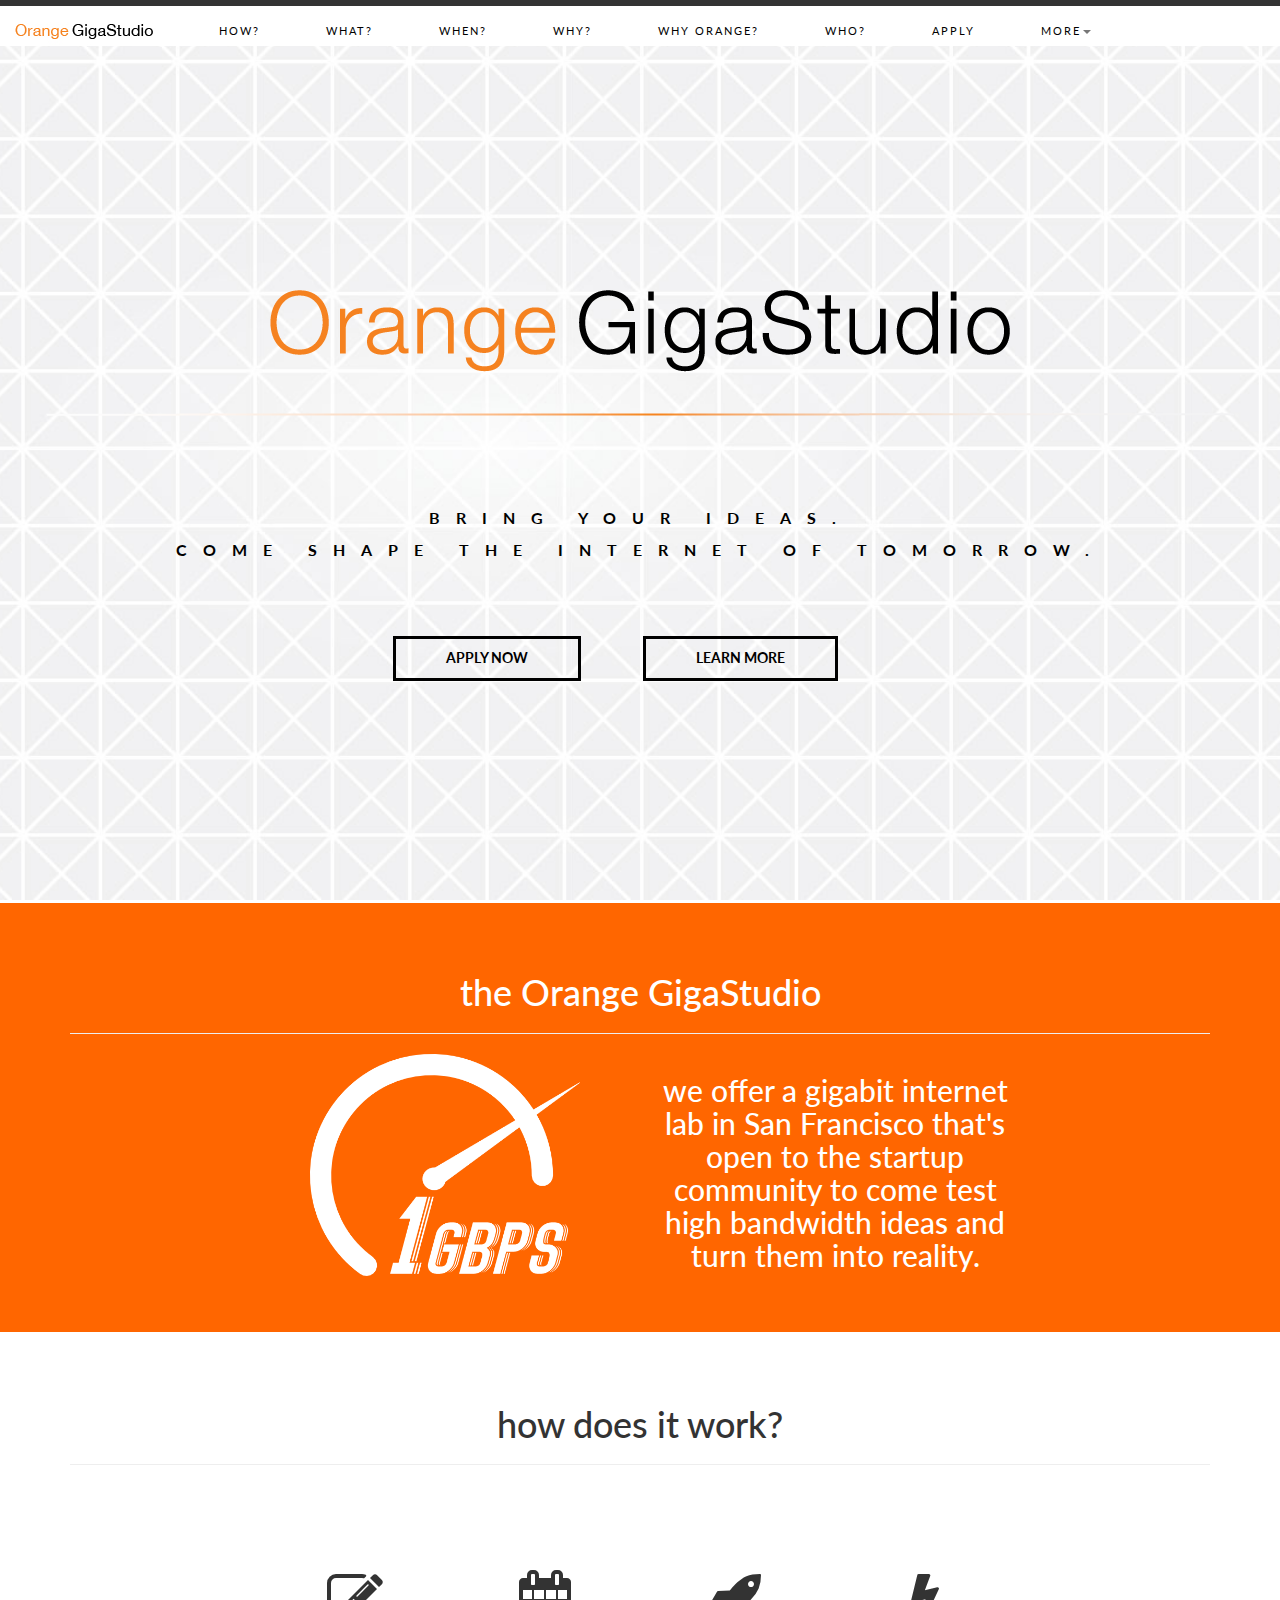
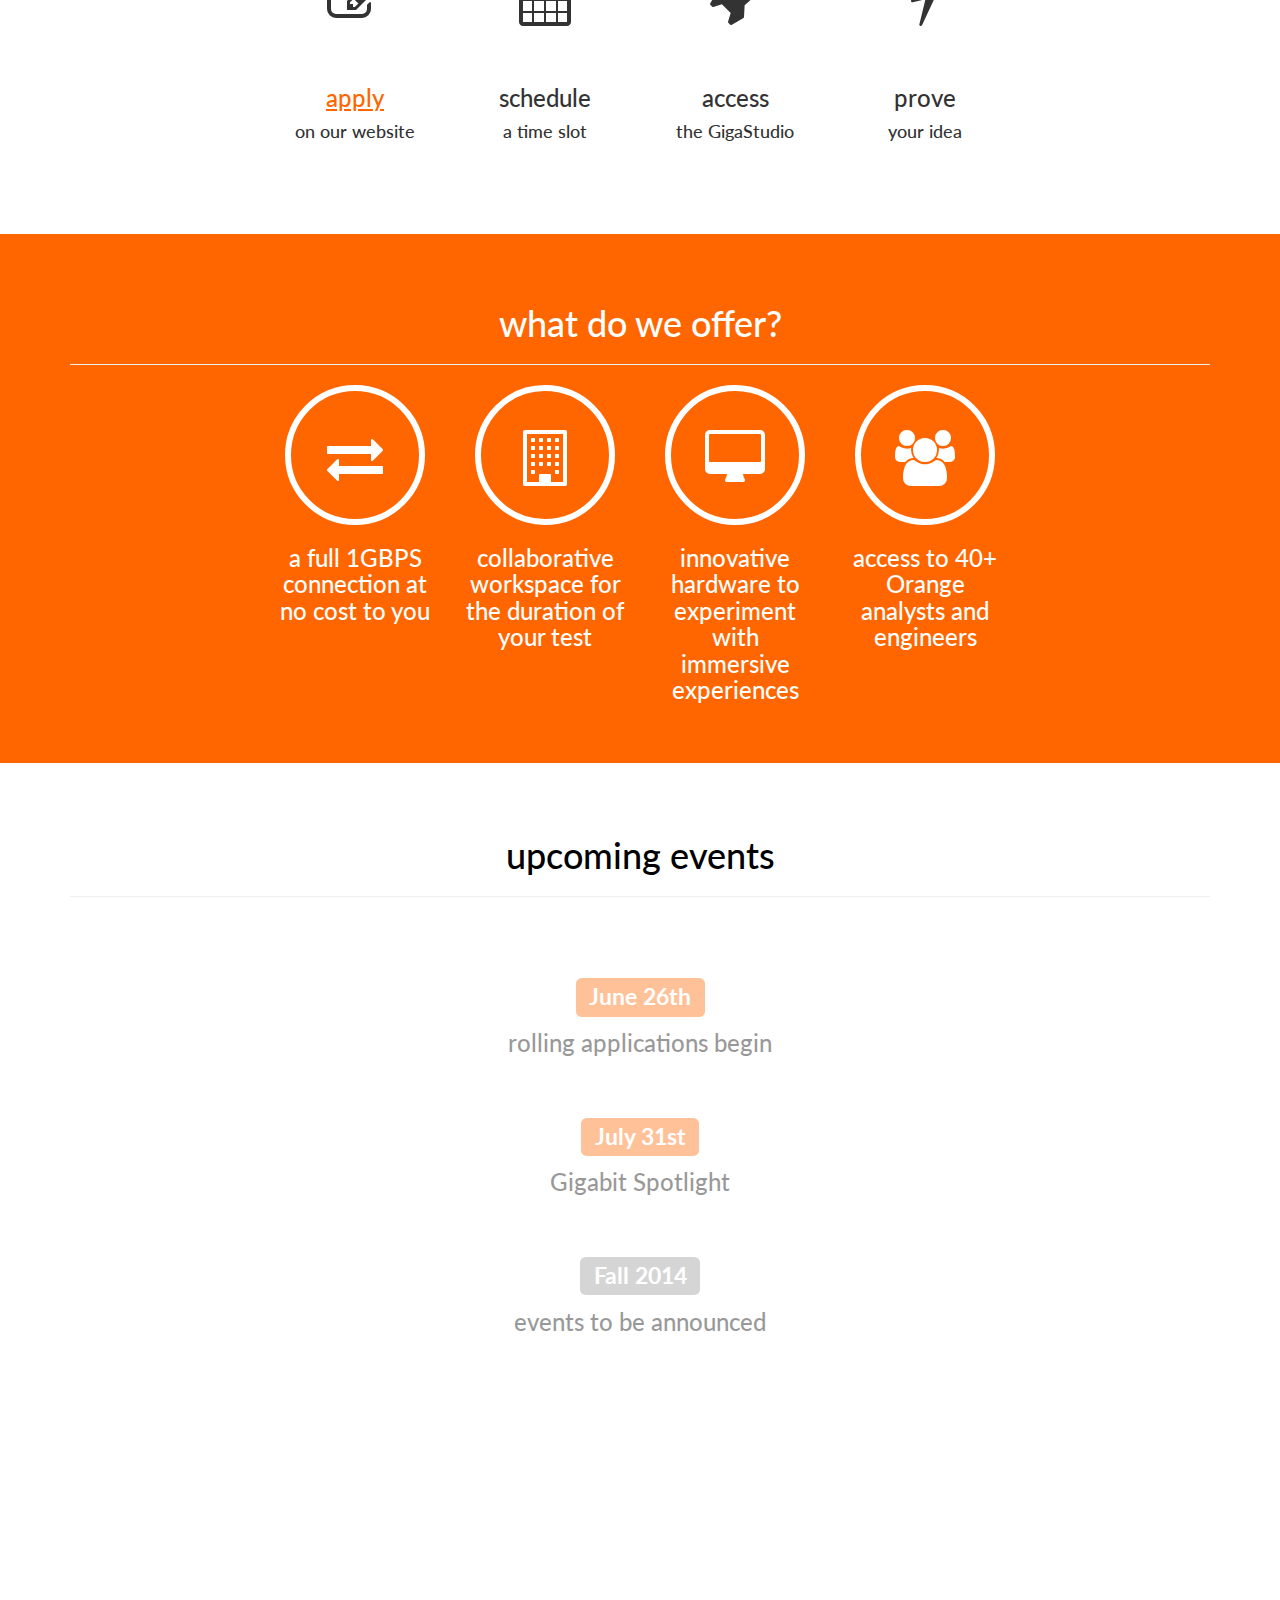
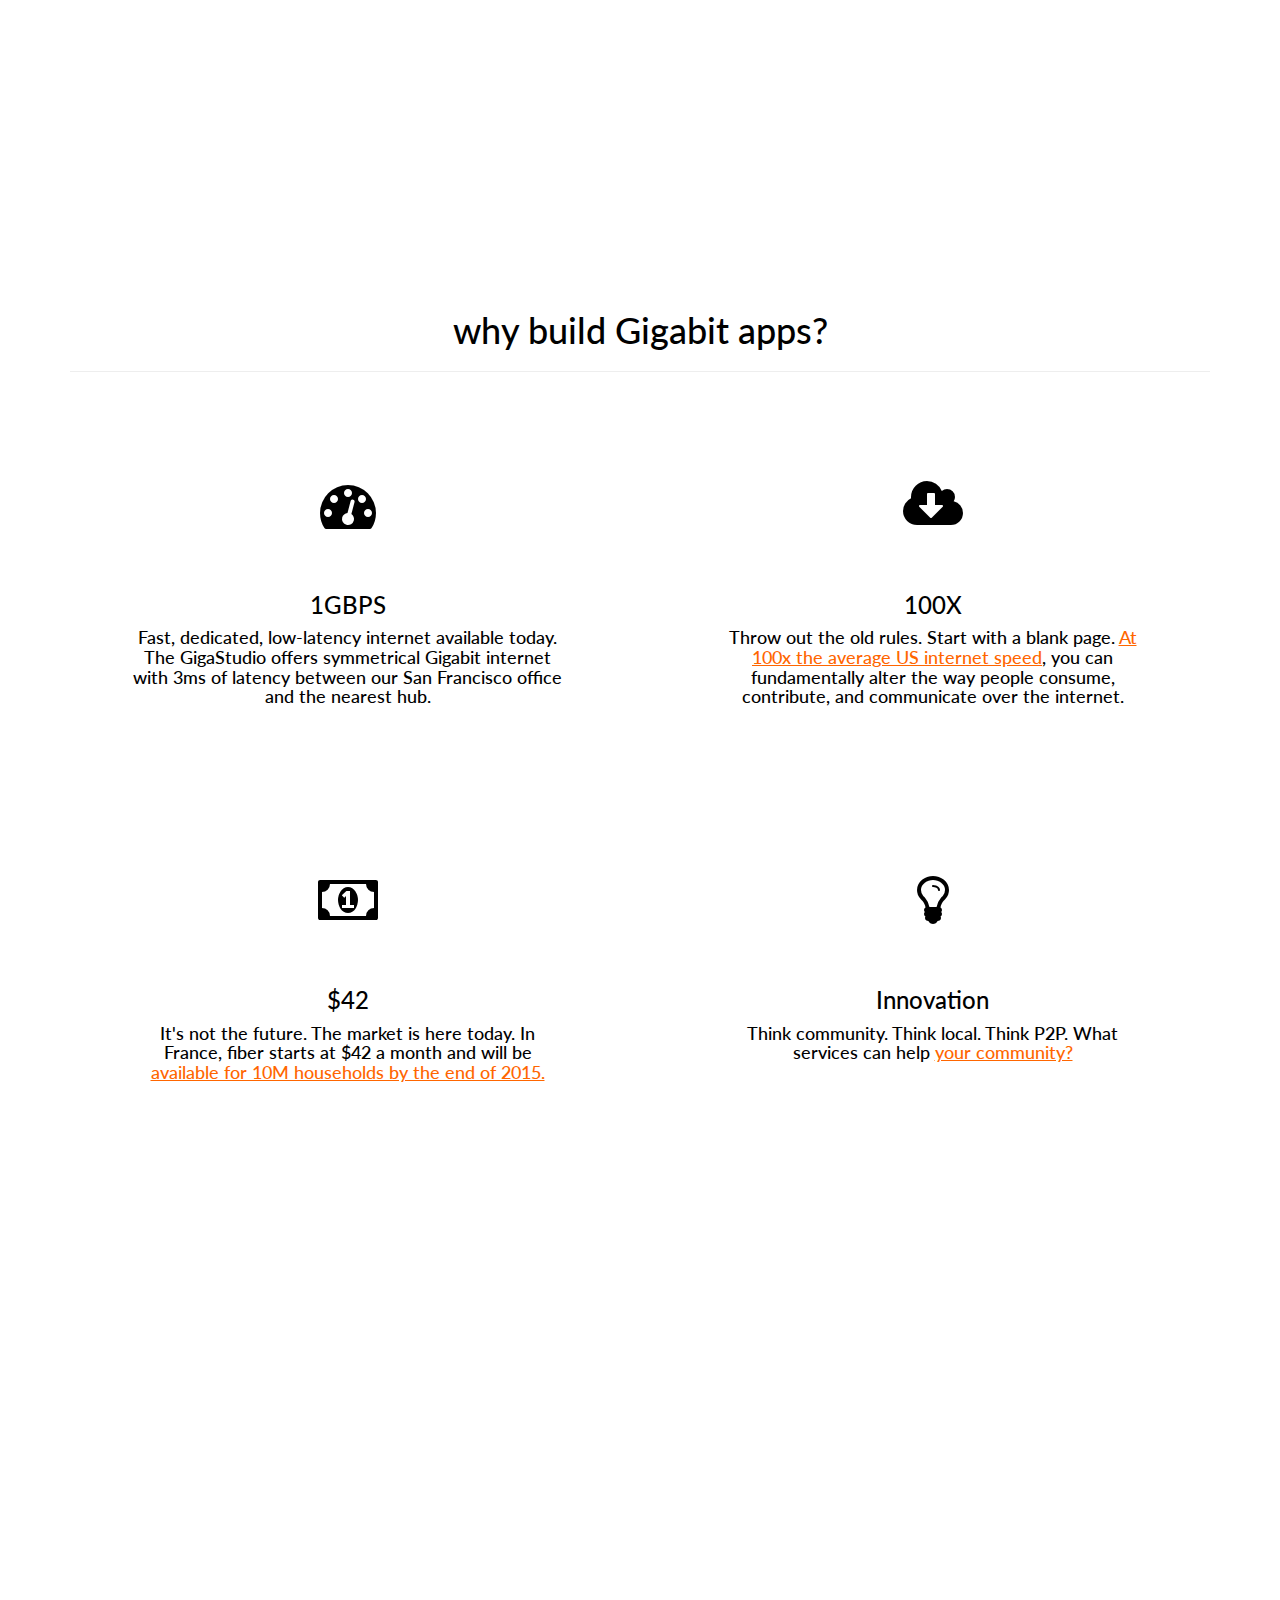
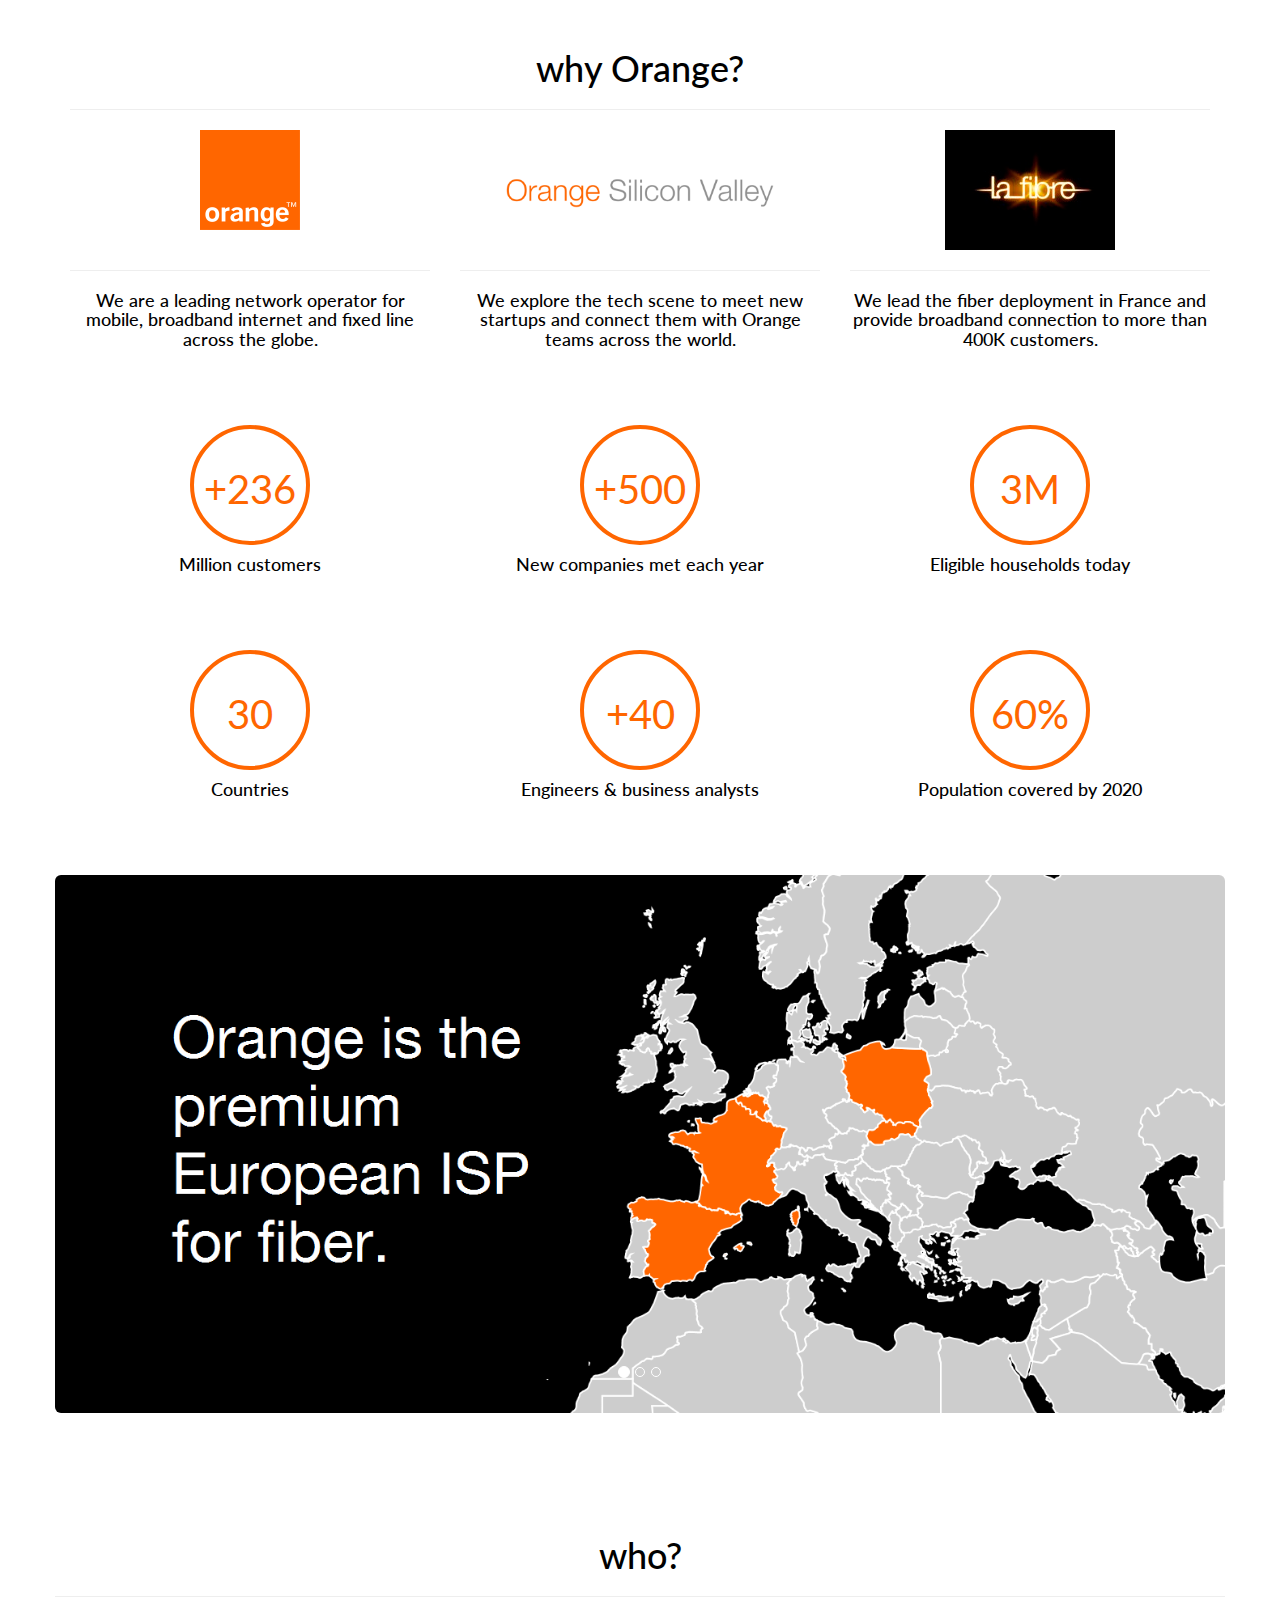
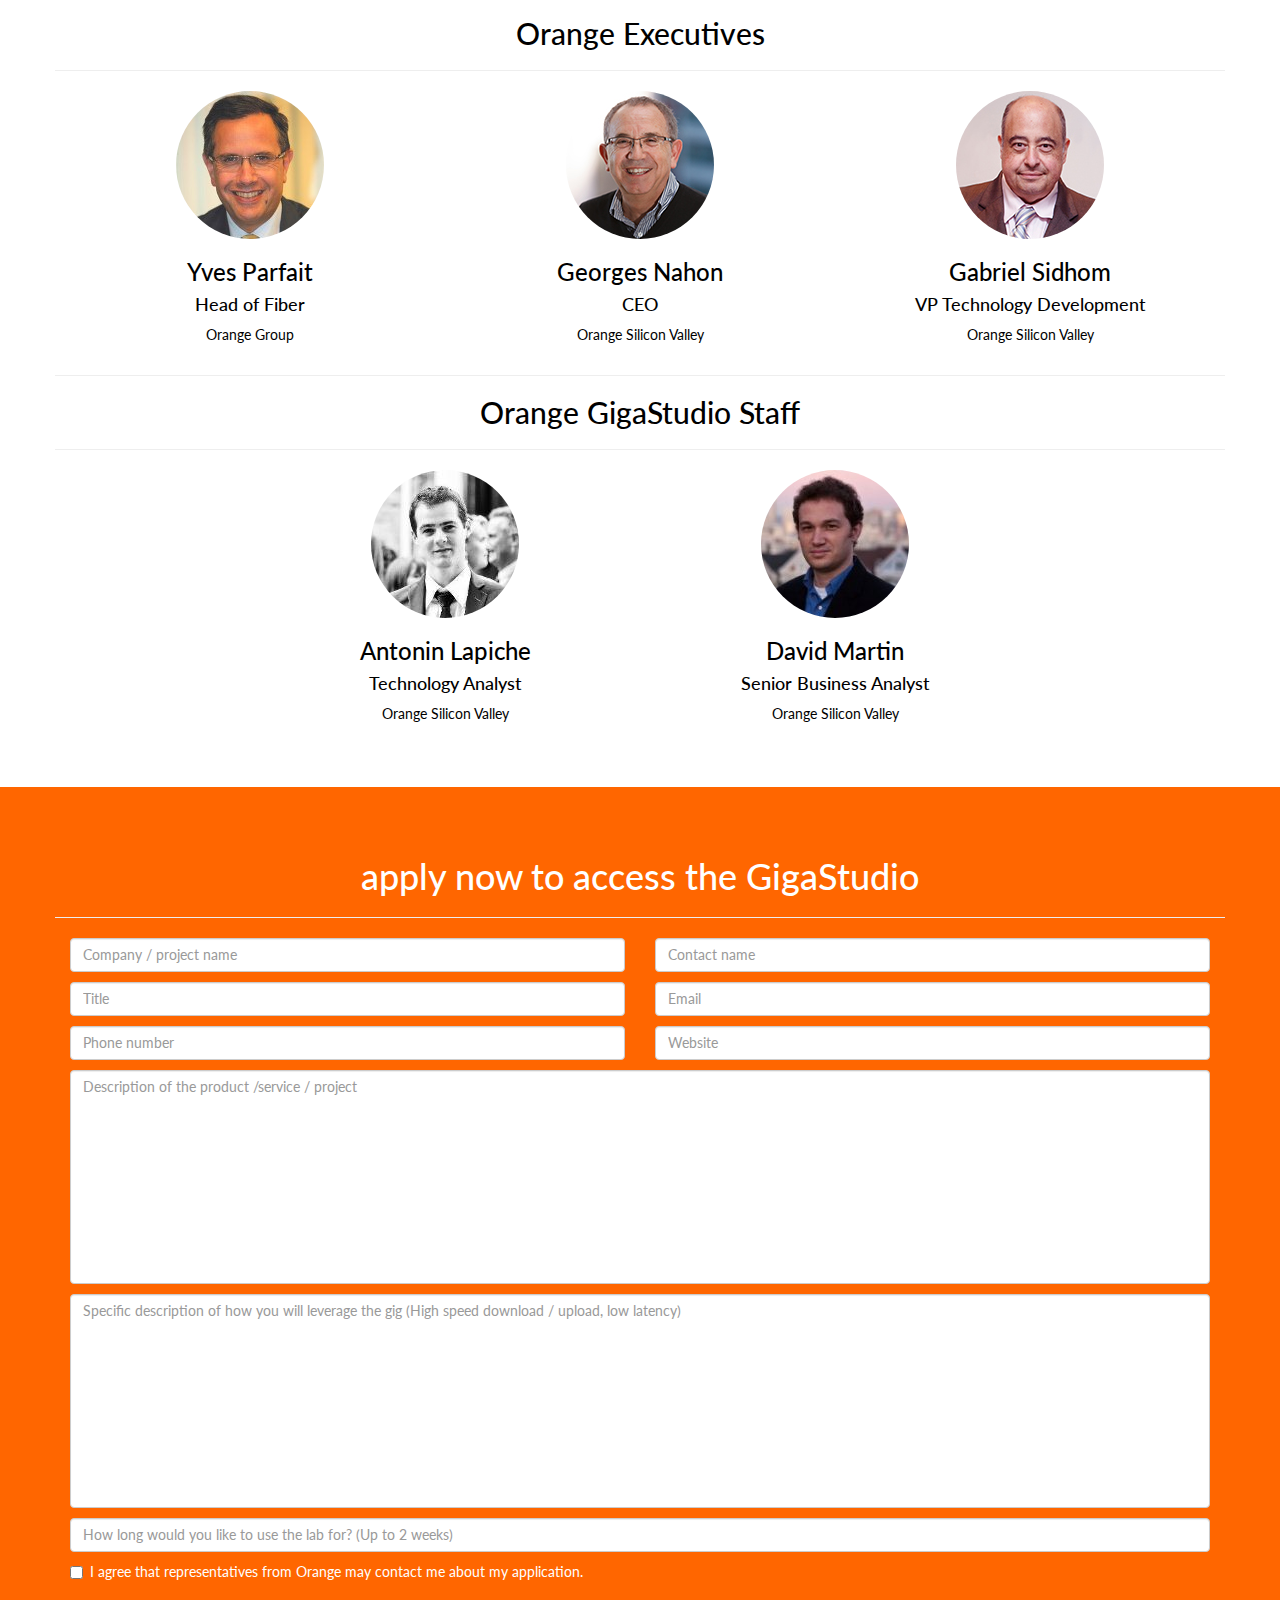
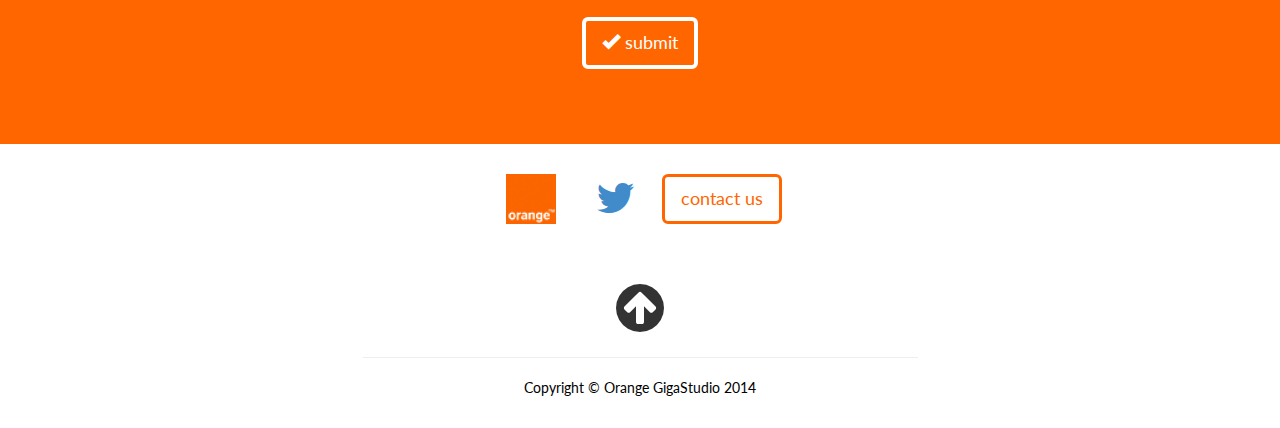
==== indexbk.html @ de0c8280 "First commit" ====
<!DOCTYPE html>
<html lang="en">

<head>
    <meta charset="utf-8">
    <meta name="viewport" content="width=device-width, initial-scale=1.0">
    <meta name="description" content="">
    <meta name="author" content="">
	<meta http-equiv="X-UA-Compatible" content="IE=edge">  
    <title>Orange GigaStudio</title>
	<link rel="shortcut icon" href= "img/logo.gif" alt="" width="3" height="3" border="0" type="image/x-icon">
    <!-- CSS -->
    <link href="css/bootstrap.css" rel="stylesheet">
    <link href="css/stylish-portfolio.css" rel="stylesheet">
	<link href="css/datepicker.css" rel="stylesheet">
    <link href="font-awesome/css/font-awesome.min.css" rel="stylesheet">
	<link href='http://fonts.googleapis.com/css?family=Roboto' rel='stylesheet' type='text/css'>
	<link href='http://fonts.googleapis.com/css?family=Lato:700,400,900,300' rel='stylesheet' type='text/css'>
	

</head>

<body data-spy="scroll" data-target=".navbar">

<!--[if lt IE 9]>
<script type="text/javascript">
        window.location = "unsupported.html";
    </script>
<![endif]-->

<!--<div class="modal fade" id="myModal" tabindex="-1" role="dialog" aria-labelledby="myModalLabel" aria-hidden="true">
		  <div class="modal-dialog modal-lg">
			<div class="modal-content">
			  <div class="modal-header">
				<button type="button" class="close" data-dismiss="modal" aria-hidden="true">&times;</button>
				<h3 class="modal-title" id="myModalLabel">GigaStudio Availabilities</h3>
			  </div>
				<div class="responsive-iframe-container">
					<iframe src="https://www.google.com/calendar/embed?showTitle=0&amp;showPrint=0&amp;height=600&amp;wkst=1&amp;hl=en&amp;bgcolor=%23ffffff&amp;src=5o7p84r78lrdc8ib83llf1d6do%40group.calendar.google.com&amp;color=%23A32929&amp;ctz=America%2FLos_Angeles" style=" border-width:0 " width="800" height="600" frameborder="0" scrolling="no"></iframe></div>
			</div>
		  </div>
</div>-->
	<!-- Menu -->
	
	<nav class="navbar navbar-default navbar-fixed-top navbar-inverse" role="navigation" id="myNavbar">
	<div id="blkline"></div>
		<div class="container-fluid">
		<!-- Brand and toggle get grouped for better mobile display -->
			<div class="navbar-header">
			  <button type="button" class="navbar-toggle" data-toggle="collapse" data-target="#bs-example-navbar-collapse-1">
				<span class="sr-only">Toggle navigation</span>
				<span class="icon-bar"></span>
				<span class="icon-bar"></span>
				<span class="icon-bar"></span>
			  </button>
			  <a class="navbar-brand pull-left" href="#top"><img src="./img/LP_logo.jpg" alt="Orange GigaStudio"></a>
			</div>

			<!-- Collect the nav links, forms, and other content for toggling -->
			<div class="collapse navbar-collapse" id="bs-example-navbar-collapse-1">
			  <ul class="nav navbar-nav">
				
				<li><a href="#how">HOW?</a></li>
				<li><a href="#offer">WHAT?</a></li>
				<li><a href="#event">WHEN?</a></li>
				<li><a href="#why">WHY?</a></li>
				<li><a href="#orange">WHY ORANGE?</a></li>
				<li><a href="#who">WHO?</a></li>
				<li><a href="#button">APPLY</a></li>   
				<li class="dropdown">
				  <a href="#" class="dropdown-toggle" data-toggle="dropdown">MORE<b class="caret"></b></a>
				  <ul class="dropdown-menu">
					<li><a href="http://orange.com/" target="_blank">Orange Group</a></li>
					<li><a href="http://orangefab.com/about-orange/#osv" target="_blank">Orange Silicon Valley</a></li>
					<li><a href="http://orangefab.com/" target="_blank">Orange Fab</a></li>					
				  </ul>
				</li>				
			 </ul>
			    
			</div><!-- /.navbar-collapse -->
		</div><!-- /.container-fluid -->
	</nav>
	<!-- /Menu -->

    <!-- Splash -->
    <div id="top" class="header">
        <div class="vert-text hidden-xs">
		<div id=main_logo>
			<img src="./img/LP_titletext.png" alt="Orange GigaStudio" > 
		</div>
        
                 <img src="./img/LP_linedecoration.png" alt="" ></br></br> 
                 
		<div id=subtitle>
           </br></br> 
			<h2>BRING YOUR IDEAS.
				<p>COME SHAPE THE INTERNET OF TOMORROW.</p>
			</h2>
		</div>
        
                
      
			 	
            <a href="#button" class="btn btn-lg btn-primary btn-black">APPLY NOW</a> &nbsp; <a href="#what" class="btn btn-lg btn-primary btn-black">LEARN MORE</a>
        </div>
		<div class="vert-text visible-xs">
			<!--<img src="./img/logo_smallbw.png" alt="Orange GigaStudio" style="padding-top:55px" >-->
            </br></br><h2>
                Bring your ideas. Connect to the Gig.
			<p>Come shape the internet of tomorrow.</p></h2></br></br>
            <a href="#button" class="btn btn-lg btn-primary btn-orange">Apply now</a> &nbsp; <a href="#what" class="btn btn-default btn-lg">Learn more</a>
        </div>
    </div>
    <!-- /Splash -->
	
	<!-- Callout 
    <div class="callout" id="callout1">
        <div class="vert-text">
            <h1>The future is closer than you think.</h1>
        </div>
    </div>
    <!--/Callout -->
	<!-- What? -->
	<div id="what" class="what">
        <div class="container">
                <div class="text-center">
                    <h1>the Orange GigaStudio</h1>
					<hr>
					<div class="row">
						<div class="col-md-4 col-md-offset-2">
							<img src="./img/speedometer.png" alt="1GBPS"  width="270">
						</div>
						<div class="col-md-4">
							<h2>we offer a gigabit internet lab in San Francisco that's open to the startup community to come test high bandwidth ideas and turn them into reality.</h2>
						</div>
					</div>  
                </div>
        </div>
    </div>
	<!-- /What? -->
	
     <!-- How? -->
    <div id="how" class="how">
        <div class="container">

			<div class="text-center">
				<h1>how does it work?</h1>
				<hr>
			</div>
			
			<div class="col-md-2 col-md-offset-2 text-center">
				<div class="why-item2" href="button">
					<i class="why-icon fa fa-edit"></i>
					<a href="#button" ><h3>apply</h3></a>
					<h4>on our website</h4>
				</div>
			</div>
			
			<div class="col-md-2 text-center">
				<div class="why-item2">
					<i class="why-icon fa fa-calendar"></i>
					<h3>schedule</h3>
					<h4>a time slot</h4>
				</div>
			</div>
			
			<div class="col-md-2 text-center">
				<div class="why-item2">
					<i class="why-icon fa fa-rocket"></i>
					<h3>access</h3>
					<h4>the GigaStudio</h4>
				</div>
			</div>
			
			<div class="col-md-2 text-center">
				<div class="why-item2">
					<i class="why-icon fa fa-flash"></i>
					<h3>prove</h3>
					<h4>your idea</h4>
				</div>
			</div>
            
        </div>
    </div>
    <!-- /how? -->
	
		<!-- Offer -->
	<div id="offer" class="offer">
        <div class="container">

                <div class="text-center">
                    <h1>what do we offer?</h1>
					<hr>
                </div>
				
				<div class="col-md-2 col-md-offset-2 text-center">
					<i class="why-icon fa fa-exchange"></i>
                    <h3>a full 1GBPS connection at no cost to you</h3>
                </div>
				
                <div class="col-md-2 text-center">
					<i class="why-icon fa fa-building-o"></i>
                    <h3>collaborative workspace for the duration of your test</h3>
                </div>
				
                <div class="col-md-2 text-center">
					<i class="why-icon fa fa-desktop"></i>
                    <h3>innovative hardware to experiment with immersive experiences</h3>
                </div>
				
                <div class="col-md-2 text-center">
					<i class="why-icon fa fa-users"></i>
                    <h3>access to 40+ Orange analysts and engineers </h3>
                </div>
            
        </div>
    </div>
	<!-- /Offer -->
	
	<!-- Event -->
	<div id="event" class="event">
        <div class="container">
			<div class="text-center">
				<h1>upcoming events</h1>
				<hr>
			</div>
			<br>
			<div class="col-md-6 col-md-offset-3 text-center" >
			<ul class="list-group">
			  <li class="list-group-item"><h2><span class="label label-success">June 26th</span></h2><h3> rolling applications begin</h3></li>
			  <li class="list-group-item"><h2><span class="label label-success">July 31st</span></h2><h3> Gigabit Spotlight</h3></li>
			  <li class="list-group-item"><h2><span class="label label-default">Fall 2014</span></h2><h3> events to be announced</h3></li>
			  <!--<li class="list-group-item"><h2><span class="label label-default">Fall 2014</span></h2><h3> Orange Fab / Orange GigaStudio mixer</h3></li>-->

			</ul>
			</div>
        </div>
    </div>
	<!-- Event -->
	
	<!-- Callout -->
	<div class="callout" id="callout2">
		<div class="vert-text hidden-xs">
			<h1>how does your app scale to the Gig?</h1>
		</div>
		<div class="vert-text visible-xs">
			<h2>how does your app scale to the Gig?<h2>
		</div>
	</div>
	<!-- /Callout -->
	
	<!-- Why? -->
    <div id="why" class="why">
        <div class="container">            
			<div class="text-center">
				<h1>why build Gigabit apps?</h1>
				<hr>
			</div>
            <div class="row">
                <div class="col-md-6 text-center text-center">
                    <div class="why-item">
                        <i class="why-icon fa fa-tachometer"></i>
                        <h3>1GBPS</h3>
                        <h4>Fast, dedicated, low-latency internet available today. The GigaStudio offers symmetrical Gigabit internet with 3ms of latency between our San Francisco office and the nearest hub.</h4>
                    </div>
                </div>
                <div class="col-md-6 text-center text-center">
                    <div class="why-item">
                        <i class="why-icon fa fa-cloud-download"></i>
                        <h3>100X</h3>
                        <h4>Throw out the old rules. Start with a blank page. <a href="http://www.cbsnews.com/news/google-fiber-shows-speeds-100-times-faster-than-regular-a-cable-internet/" target="_blank">At 100x the average US internet speed</a>, you can fundamentally alter the way people consume, contribute, and communicate over the internet.</h4>
                    </div>
                </div>
			</div>
			<div class="row">
			<div class="why-item">
			</div></div>
			<div class="row">
                <div class="col-md-6 text-center text-center">
                    <div class="why-item">
                        <i class="why-icon fa fa-money"></i>
                        <h3>$42</h3>
                        <h4>It's not the future.  The market is here today. In France, fiber starts at $42 a month and will be <a href="http://www.orange.com/en/innovation/networks/high-speed-and-very-high-speed-broadband-networks/fiber-optic" target="_blank">available for 10M households by the end of 2015.</a></h4>
                    </div>
                </div>
                <div class="col-md-6  text-center">
                    <div class="why-item">
                        <i class="why-icon fa fa-lightbulb-o"></i>
                        <h3>Innovation</h3>
                        <h4>Think community. Think local.  Think P2P. What services can help <a href="http://us-ignite.org/city-stories/" target="_blank">your community? </a></h4>
                    </div>
                </div>
            </div>
        </div>
    </div>
    <!-- /Why? -->
	
   
	
	<!-- Callout -->
	<div class="callout" id="callout3">
		<div class="vert-text hidden-xs">
			<h1>explore global distribution opportunities with Orange</h1>
		</div>
		<div class="vert-text visible-xs">
			<h2>explore global distribution opportunities with Orange</h2>
		</div>
	</div>
	<!-- /Callout -->
	
	<!-- Orange -->
    <div id="orange" class="orange">
        <div class="container">

			<div class="text-center">
				<h1>why Orange?</h1>
				<hr>
			</div>
			<div class="row">
			<div class="col-md-4 text-center">
				<div class="image_container">
					<img src="./img/logo_rgb.jpg" alt="Orange" height="100">
				</div>
				<hr>
				<h4>We are a leading network operator for mobile, broadband internet and fixed line across the globe.</h4>
				
				<div class="why-item-orange">
					<div class="rounded">+236</div>
					<h4>Million customers</h4>
				</div>
				<div class="why-item-orange">
					<div class="rounded">30</div>
					<h4>Countries</h4>
				</div>
			</div>

			<div class="col-md-4 text-center">
				
				<img src="./img/OSV.png" alt="Orange SV" height="120"> <hr>
				<h4>We explore the tech scene to meet new startups and connect them with Orange teams across the world.</h4>
				

				<div class="why-item-orange">
					<div class="rounded">+500</div>
					<h4>New companies met each year</h4>
				</div>
				<div class="why-item-orange">
					<div class="rounded">+40</div>
					<h4>Engineers & business analysts</h4>
				</div>
				
			</div>

			<div class="col-md-4 text-center">
				
				<img src="./img/la_fibre_bold FOND NOIR_2.jpg" alt="La Fibre" height="120"> <hr>
				<h4>We lead the fiber deployment in France and provide broadband connection to more than 400K customers.</h4>
				<div class="why-item-orange">
					<div class="rounded">3M</div>
					<h4>Eligible households today</h4>
				</div>
				<div class="why-item-orange">
					<div class="rounded">60%</div>
					<h4>Population covered by 2020</h4>
				</div>
			</div>
			</div>
			
			<div class="row">
			<div id="carousel-example-generic" class="carousel slide" data-ride="carousel" data-interval="4000">
			  <!-- Indicators -->
			  <ol class="carousel-indicators">
				<li data-target="#carousel-example-generic" data-slide-to="0" class="active"></li>
				<li data-target="#carousel-example-generic" data-slide-to="1"></li>
				<li data-target="#carousel-example-generic" data-slide-to="2"></li>
			  </ol>

			  <!-- Wrapper for slides -->
			  <div class="carousel-inner">
				<div class="item active">
				  <img src="./img/map_countries.png" alt="Countries" class="img-responsive img-rounded">
				</div>
				<div class="item ">
				  <img src="./img/view.JPG" alt="Countries" class="img-responsive img-rounded">
				</div>
				<div class="item ">
				  <img src="./img/people.png" alt="Countries" class="img-responsive img-rounded">
				</div>
				
			  </div>

			  <!-- Controls 
			  <a class="left carousel-control" href="#carousel-example-generic" data-slide="prev">
				<span class="glyphicon glyphicon-chevron-left"></span>
			  </a>
			  <a class="right carousel-control" href="#carousel-example-generic" data-slide="next">
				<span class="glyphicon glyphicon-chevron-right"></span>
			  </a>-->
			</div>
			</div>

		</div>
    </div>
    <!-- /Orange -->
	
	<!-- Who -->
    <div id="who" class="who">
        <div class="container">
			<div class="row">
				<div class="text-center">
					<h1>who?</h1>
					<hr><h2>Orange Executives</h2>
					<hr>
				</div>

				<div class="col-md-4 text-center">
					<img src="./img/yves-parfait_2010.jpg" alt="Yves Parfait" class="img-circle">
					<h3>Yves Parfait</h3>
					<h4>Head of Fiber</h4>
					<p>Orange Group</p>
					
				</div>

				<div class="col-md-4 text-center">
					
					<img src="./img/georges-nahon.jpg" alt="Georges Nahon" class="img-circle">
					<h3>Georges Nahon</h3>
					<h4>CEO</h4>
					<p>Orange Silicon Valley</p>
					
					
				</div>

				<div class="col-md-4 text-center">
					
					<img src="./img/gabriel-sidhom.jpg" alt="Gabriel Sidhom" class="img-circle">

					<h3>Gabriel Sidhom</h3>
					<h4>VP Technology Development</h4>
					<p>Orange Silicon Valley</p>
					
				</div>
			</div>
			<div class="row">
				<div class="text-center">
					<hr><h2>Orange GigaStudio Staff</h2>
					<hr>
				</div>

				<div class="col-md-4 col-md-offset-2 text-center">
					<img src="./img/666d941c8bfe8b92763709434b0b974a.jpeg" alt="Antonin Lapiche" class="img-circle">

					<h3>Antonin Lapiche</h3>
					<h4>Technology Analyst</h4>
					<p>Orange Silicon Valley</p>

				</div>
				<div class="col-md-4 text-center">
					<img src="./img/1b88f8a.jpg" alt="David Martin" class="img-circle">

					<h3>David Martin</h3>
					<h4>Senior Business Analyst</h4>
					<p>Orange Silicon Valley</p>

				</div>
			</div>
		</div>
    </div>
	<!-- /Who -->
	
	<!-- Callout 
	<div class="callout" id="callout4">
		<div class="vert-text hidden-xs">
			<h1>Google Quote</h1>
		</div>
		<div class="vert-text visible-xs">
			<h2>Google Quote</h2>
		</div>
	</div>
	<!-- /Callout -->

    <!-- Call to Action -->
    <div class="call-to-action" id="button">
        <div class="container">
            <div class="row">
                <div class="text-center">
                    <h1>apply now to access the GigaStudio</h1>	
					<hr>
					
				<!--	<button type="button" class="btn btn-lg btn-primary btn-orange" data-toggle="collapse" data-target="#apply_form"><span class="glyphicon glyphicon-play"></span> Apply now</button>
					<button type="button" class="btn btn-lg btn-primary btn-orange" data-toggle="modal" data-target="#myModal" > <span class="glyphicon glyphicon-calendar"></span> Availability</button>
				-->	
				</div>
			</div>
			
		
			
		<div id="apply_form" > 
		<form name="sentMessage"  id="contactForm"  novalidate>
		<div class="row">
		 <div class="control-group col-md-6">
           <div class="controls">
			<input type="text" class="form-control" 
			   	   placeholder="Company / project name" id="company_name" required
			           data-validation-required-message="Please enter your Company / project name" />
			  <p class="help-block"></p>
		   </div>
	     </div> 
		<div class="control-group col-md-6">
           <div class="controls">
			<input type="text" class="form-control" 
			   	   placeholder="Contact name" id="contact_name" required
			           data-validation-required-message="Please enter your contact name" />
			  <p class="help-block"></p>
			</div>
		</div>
	    <div class="control-group col-md-6">
			<div class="controls">
			 <input type="text" class="form-control" 
			   	   placeholder="Title" id="title" required
			           data-validation-required-message="Please enter your title" />
			  <p class="help-block"></p>
		   </div>
	     </div> 			 
        <div class="control-group col-md-6">
            <div class="controls">
			<input type="email" class="form-control" placeholder="Email" id="email_address" required
			   		   data-validation-required-message="Please enter your email" />
			</div>
	    </div> 	
		<div class="control-group col-md-6">
           <div class="controls">
			<input type="text" class="form-control" 
			   	   placeholder="Phone number" id="phone" required
			           data-validation-required-message="Please enter your phone number" />
			  <p class="help-block"></p>
		   </div>
	     </div> 
		 <div class="control-group col-md-6">
           <div class="controls">
			<input type="text" class="form-control" 
			   	   placeholder="Website" id="website"  />
			  <p class="help-block"></p>
		   </div>
	     </div> 
		 </div>
		 <div class="control-group">
            <div class="controls">
				 <textarea rows="10" cols="100" class="form-control" 
                       placeholder="Description of the product /service / project" id="project" required
		       data-validation-required-message="Please enter your description" minlength="140" 
                       data-validation-minlength-message="Min 140 characters" 
                        maxlength="999" style="resize:none"></textarea>
			</div>
        </div> 
		<div class="control-group">
            <div class="controls">
				 <textarea rows="10" cols="100" class="form-control" 
                       placeholder="Specific description of how you will leverage the gig (High speed download / upload, low latency)" id="leverage" required
		       data-validation-required-message="Please enter your description" minlength="140" 
                       data-validation-minlength-message="Min 140 characters" 
                        maxlength="999" style="resize:none"></textarea>
			</div>
        </div> 	
		
		 <div class="control-group">
           <div class="controls">
			<input type="text" class="form-control"  
			   	   placeholder="How long would you like to use the lab for? (Up to 2 weeks)" id="from" required
			           data-validation-required-message="Specify a duration" />
			  <p class="help-block"></p>
		   </div>
	     </div> 
		<!--<div class="control-group">
			<h4>What dates would you like to use the GigaStudio?</h4>
			<div class="controls">
				<div class="row">
					<div class="col-md-6"><label class="control-label" for="from">From</label><input type="text" class="datepicker form-control" id="from"></div>
					<div class="col-md-6"><label class="control-label" for="to">To</label><input type="text" class="datepicker form-control" id="to"></div>
				</div>
			</div>
		</div> -->
		
		<div class="control-group">
            <div class="controls">
				<div class="checkbox">
				  <label class="control-label">
					<input type="checkbox" id="agree" required data-validation-required-message= "You must agree that a representatives from Orange may contact you about your application. ">
					I agree that representatives from Orange may contact me about my application.
				  </label>
				</div>
			</div>
        </div> 
		<div id="success"> </div> <!-- For success/fail messages -->
	    <div class="text-center"><button type="submit" class="btn btn-primary  btn-lg"><span class="glyphicon glyphicon-ok"></span> submit</button><br /></div> 
		
        </form>
		</div>
    </div>
	</div>
    <!-- /Call to Action -->

    

    <!-- Footer -->
    <footer>
        <div class="container">
            <div class="row">
                <div class="col-md-6 col-md-offset-3 text-center">
                    <ul class="list-inline">
                        <li><a class="btn " href="http://orange.com/" target="_blank"><img src="./img/logo.gif" height="50" width="50" alt="Orange Group"></a>
                        </li>
                        <li><a class="btn " href="https://twitter.com/OSVGigaStudio"  target="_blank"><i class="fa fa-twitter fa-3x"></i></a>
                        </li>
						<li><button type="button" class="btn btn-lg btn-primary btn-orange" data-toggle="modal" data-target="#myModal" >contact us</button></li>
                    </ul>
                    <div class="top-scroll">
                        <a href="#top"><i class="fa fa-arrow-circle-up scroll fa-4x"></i></a>
                    </div>
                    <hr>
                    <p>Copyright &copy; Orange GigaStudio 2014</p>
                </div>
            </div>
        </div>
    </footer>
    <!-- /Footer -->
	
	<div class="modal fade" id="myModal" tabindex="-1" role="dialog" aria-labelledby="myModalLabel" aria-hidden="true">
		  <div class="modal-dialog modal-lg">
			<div class="modal-content">
			  <div class="modal-header">
				<button type="button" class="close" data-dismiss="modal" aria-hidden="true">&times;</button>
				<h3 class="modal-title" id="myModalLabel">Contact us</h3>
			  </div>
				<div id="modalContent">
					<form name="sentMessageModal" class="well" id="contactFormModal"  novalidate>
						<div class="control-group">
									<div class="controls">
							<input type="text" class="form-control" 
								   placeholder="Full Name" id="nameModal" required
									   data-validation-required-message="Please enter your name" />
							  <p class="help-block"></p>
						   </div>
						</div> 	
						
						<div class="control-group">
							<div class="controls">
							<input type="email" class="form-control" placeholder="Email" 
											id="emailModal" required
									   data-validation-required-message="Please enter your email" />
							</div>
						</div> 	
							  
						<div class="control-group">
							<div class="controls">
								 <textarea rows="10" cols="100" class="form-control" 
									   placeholder="Message" id="messageModal" required
							   data-validation-required-message="Please enter your message" minlength="5" 
									   data-validation-minlength-message="Min 5 characters" 
										maxlength="999" style="resize:none"></textarea>
							</div>
						</div> 	
						
						 <div id="successModal"> </div> <!-- For success/fail messages -->
						 
						<button type="submit" class="btn btn-primary pull-right">Send</button><br />
					</form>
				</div>
			</div>
		  </div>
	</div>

    <!-- JavaScript -->
    <script src="js/jquery-1.10.2.js"></script>
    <script src="js/bootstrap.js"></script>
	<script src="js/bootstrap-datepicker.js"></script>
	<script src="./js/jqBootstrapValidation.js"></script>
	<script src="./js/contact_me.js"></script>
	<script src="./js/contact_meModal.js"></script>
	<script src="./js/respond.js"></script>
    <!-- Custom JavaScript -->
	<script>
	  (function(i,s,o,g,r,a,m){i['GoogleAnalyticsObject']=r;i[r]=i[r]||function(){
	  (i[r].q=i[r].q||[]).push(arguments)},i[r].l=1*new Date();a=s.createElement(o),
	  m=s.getElementsByTagName(o)[0];a.async=1;a.src=g;m.parentNode.insertBefore(a,m)
	  })(window,document,'script','//www.google-analytics.com/analytics.js','ga');

	  ga('create', 'UA-52056705-1', 'orangegigastudio.com');
	  ga('send', 'pageview');

	</script>
	<script type="text/javascript">
	!function ($) {
		 var $window = $(window)

		$(document).ready(function() {
			$('.carousel').carousel();
		});
	} (window.jQuery)
	</script>
    <script>
    $(function() {
	
	
	
	$('a[href*=#]:not([href=#])').click(function() {
		if (location.pathname.replace(/^\//, '') == this.pathname.replace(/^\//, '') || location.hostname == this.hostname) {

			var target = $(this.hash);
			target = target.length ? target : $('[name=' + this.hash.slice(1) + ']');
			if (target.length) {
				$('html,body').animate({
					scrollTop: target.offset().top
				}, 1000);
				return false;
			}
		}
	});

    });
    </script>
	

</body>

</html>
---- css/stylish-portfolio.css ----
/* Global Styles */

html,
body {
font-family: 'Lato', sans-serif;
  height: 100%;
  width: 100%;
  background: url(../img/bkg_image.jpg) no-repeat center center fixed; 
  -webkit-background-size: cover;
  -moz-background-size: cover;
  -o-background-size: cover;
  background-size: cover;
  
}

#blkline{
	border-style: solid;
	z-index:9999;
}

#subtitle h2{
font-size:16px;
font-weight:700;
letter-spacing: 16px;
line-height: 200%;
padding-bottom:50px;

	
}

/* navbar */
.navbar-default {
	height:40px;
    background-color: #FFFFFF;
	border-bottom: none;
}
/* title */
.navbar-default .navbar-brand {
    color: #000000;
}
.navbar-default .navbar-brand:hover,
.navbar-default .navbar-brand:focus {
    color: #5E5E5E;
}
/* link */
.navbar-default .navbar-nav > li > a {
	height:40px;
	margin-left:30px;
	font-weight:400;
	font-size: 11px;
	letter-spacing: 2px;
    color: #000000;
	border-style: solid;
    background-color: #ffffff;
	border-bottom-color: #ffffff;
	border-left-color: #ffffff;
	border-right-color: #ffffff;
	border-top: none;
	box-sizing:border-box;
	-moz-box-sizing:border-box;
	-webkit-box-sizing:border-box;
}
.navbar-default .navbar-nav > li > a:hover,
.navbar-default .navbar-nav > li > a:focus {
    color: #000000;
	border-style: solid;
    background-color: #ffffff;
	border-bottom-color: #ff6600;
	border-left-color: #ff6600;
	border-right-color: #ff6600;
	border-top: none;
	box-sizing:border-box;
	-moz-box-sizing:border-box;
	-webkit-box-sizing:border-box;
}
.navbar-default .navbar-nav > .active > a, 
.navbar-default .navbar-nav > .active > a:hover, 
.navbar-default .navbar-nav > .active > a:focus {
    color: #000000;
	border-style: solid;
    background-color: #ffffff;
	border-bottom-color: #ff6600;
	border-left-color: #ff6600;
	border-right-color: #ff6600;
	border-top: none;
}
.navbar-default .navbar-nav > .open > a, 
.navbar-default .navbar-nav > .open > a:hover, 
.navbar-default .navbar-nav > .open > a:focus {
    color: #000000;
    background-color: #ffffff;
}
/* caret */
.navbar-default .navbar-nav > .dropdown > a .caret {
    border-top-color: #777;
    border-bottom-color: #777;
}
.navbar-default .navbar-nav > .dropdown > a:hover .caret,
.navbar-default .navbar-nav > .dropdown > a:focus .caret {
    border-top-color: #333;
    border-bottom-color: #333;
}
.navbar-default .navbar-nav > .open > a .caret, 
.navbar-default .navbar-nav > .open > a:hover .caret, 
.navbar-default .navbar-nav > .open > a:focus .caret {
    border-top-color: #ff6600;
    border-bottom-color: #ff6600;
}

.why  a{
  text-decoration: underline;
  color: #ff6600;
}

.how  a{
  text-decoration: underline;
  color: #ff6600;
}

.vert-text {
  display: table-cell;
  vertical-align: middle;
  text-align: center;
}

.vert-text h1 {
  padding: 0;
  margin: 0;
  font-size: 4.5em;
  font-weight: 700;
}

.btn-black {
	color: #000000;
	padding-left:50px;
	padding-right:50px;
	margin-right:50px;
	font-weight: bold;
	font-size:14px;
	border-color: #000000;
	border-width: 3px;
  	border-style: solid;
	background-color:transparent;
	-webkit-border-top-left-radius:0px;
	-moz-border-radius-topleft:0px;
	border-top-left-radius:0px;
	-webkit-border-top-right-radius:0px;
	-moz-border-radius-topright:0px;
	border-top-right-radius:0px;
	-webkit-border-bottom-right-radius:0px;
	-moz-border-radius-bottomright:0px;
	border-bottom-right-radius:0px;
	-webkit-border-bottom-left-radius:0px;
	-moz-border-radius-bottomleft:0px;
	border-bottom-left-radius:0px;
}

.btn-black:hover,
.btn-black:focus,
.btn-black:active,
.btn-black.active {
  background-color: #000000;
  color: #ffffff;
  border-color: #000000;
}

.btn-orange {
  background-color: transparent;
  border-color: #ff6600;
  border-width: 3px;
  color: #ff6600;
}
.btn-orange:hover,
.btn-orange:focus,
.btn-orange:active,
.btn-orange.active {
  color: #fff;
  background-color: #ff6600;
  border-color: #ff6600;
}
.btn-orange.disabled:hover,
.btn-orange.disabled:focus,
.btn-orange.disabled:active,
.btn-orange.disabled.active,
.btn-orange[disabled]:hover,
.btn-orange[disabled]:focus,
.btn-orange[disabled]:active,
.btn-orange[disabled].active,
fieldset[disabled] .btn-orange:hover,
fieldset[disabled] .btn-orange:focus,
fieldset[disabled] .btn-orange:active,
fieldset[disabled] .btn-orange.active {
  background-color: #ff6600;
  border-color: #ff6600;
}

/* Full Page Image Header Area */

.header {
  color: #000000;
  display: table;
  height: 100%;
  width: 100%;
  position: relative;
  background: url(../img/bkg_image.jpg) no-repeat center center fixed; 
  -webkit-background-size: cover;
  -moz-background-size: cover;
  -o-background-size: cover;
  background-size: cover;
  margin-bottom: 3px;
}


.image_container {
height: 120px;
vertical-align: middle; 
}

#main_logo {

padding-bottom: 30px;
padding-top: 70px;
}


/* why */

.why {
  padding: 50px 0;
  color: #000;
  margin-bottom: 3px;
}
@media (min-width: 768px) {
.why {
  /*height: 100%;*/
}


.why-item {
  margin-bottom: 40px;
  margin-top: 40px;
  padding-left: 60px;
  padding-right: 60px;
}

.why-item2 {
  margin-bottom: 40px;
  margin-top: 40px;
}
/*.why-item p{
  width:350px;
}*/
.why-item-orange {
  margin-bottom: 75px;
  margin-top: 75px;
}	
	
}



i.why-icon {
  border: 6px solid #fff;
  border-radius: 50%;
  display: inline-block;
  font-size: 56px;
  width: 140px;
  height: 140px;
  line-height: 136px;
  vertical-align: middle; 
  text-align: center;
}
.rounded-white {
  border: 3px solid #ffffff;
  border-radius: 50%;
  display: inline-block;
  font-size: 4px;
  width: 140px;
  height: 140px;
  line-height: 136px;
  vertical-align: middle; 
  text-align: center;
}
.rounded {
  color: #FF6600;
  border: 4px solid #FF6600;
  border-radius: 50%;
  display: inline-block;
  font-size: 40px;
  width: 120px;
  height: 120px;
  line-height: 120px;
  vertical-align: middle; 
  text-align: center;
}

/* Callout */

#callout1 {
	padding: 50px 0;
  color: #ffffff;
  display: table;
  height: 400px;
  width: 100%;
  background: black; 
  -webkit-background-size: cover;
  -moz-background-size: cover;
  -o-background-size: cover;
  background-size: cover;
  margin-bottom: 3px;
  vertical-align: middle;
}

#callout2 {
  color: #ffffff;
  display: table;
  height: 400px;
  width: 100%;
  background: url(../img/Orange_770754_01052014_small.jpg) no-repeat center center fixed; 
  -webkit-background-size: cover;
  -moz-background-size: cover;
  -o-background-size: cover;
  background-size: cover;
  margin-bottom: 3px;
  vertical-align: middle;
}

#callout3 {
  color: #ffffff;
  display: table;
  height: 400px;
  width: 100%;
  background: url(../img/Orange_770753_01052014_small.jpg) no-repeat center center fixed; 
  -webkit-background-size: cover;
  -moz-background-size: cover;
  -o-background-size: cover;
  background-size: cover;
  margin-bottom: 3px;
  vertical-align: middle;
}

#callout4 {
  color: #ffffff;
  display: table;
  height: 400px;
  width: 100%;
  background: url(../img/Orange_770752_01052014_small.jpg) no-repeat center center fixed; 
  -webkit-background-size: cover;
  -moz-background-size: cover;
  -o-background-size: cover;
  background-size: cover;
  margin-bottom: 3px;
  vertical-align: middle;
}

/* how */

.how {
  padding: 50px 0;
  margin-bottom: 3px;
}


.what {
  padding: 50px 0;
  margin-bottom: 3px;
  background: #ff6600; 
  color: #ffffff;
}

.event {
  padding: 50px 0;
  margin-bottom: 3px;
  color: #000000;
}

.event li{
color: #000000;
}


.offer {
  padding: 50px 0;
  margin-bottom: 3px;
  background: #FF6600; 
  color: #ffffff;
}

@media (min-width: 768px) {
.how {
  /*height: 100%;*/
}
	
}

.how-item {
  margin-bottom: 25px;
}

.img-how {
  margin: 0 auto;
}
/* orange */

.orange {
  padding: 50px 0;
  color: #000000;
  margin-bottom: 3px;
}


.who {
  background: #ffffff;
  padding: 50px 0;
  color: #000000;
    
}

.who {
  margin-bottom: 3px;
}


@media (min-width: 1201px) {
.orange {
  /*height: 100%;*/
}
	
}

.img-orange {
  margin: 0 auto;
}

/* Call to Action */

.call-to-action {
  color: #ffffff;
  background: #ff6600;
  padding: 50px 0;
  margin-bottom: 3px;
}

.call-to-action .btn {
  margin: 25px;
}

/* Map */

.map {
  height: 250px;
  margin-bottom: 3px;
}

/* Footer */

footer {
  padding: 20px 0;
  color: #000;
  border-bottom: #000000;
  border-bottom-width: 10px;
}

.top-scroll {
  margin-top: 50px;
}

.top-scroll a {
  text-decoration: none;
  color: inherit;
}

i.scroll {
  color: #333333;
}

i.scroll:hover {
  color: #0a5175;
}
/* Responsive */

@media (max-width: 768px) {
	
  .header {
	background-color:black; 
  }

  .callout {
	background: url(../img/callout.jpg) no-repeat center center scroll; 
  }
.why-item {
  margin-bottom: 15px;
  margin-top: 15px;
}
.why-item-orange {
  margin-bottom: 50px;
  margin-top: 50px;
}

  .map {
	height: 100%;
  }
  #callout1 {
	padding: 50px 0;
  color: #ffffff;
  display: table;
  height: 150px;
  width: 100%;
  background: black; 
  -webkit-background-size: cover;
  -moz-background-size: cover;
  -o-background-size: cover;
  background-size: cover;
  margin-bottom: 3px;
  vertical-align: middle;
}

#callout2 {
  color: #ffffff;
  display: table;
  height: 150px;
  width: 100%;
  background: url(../img/Orange_770754_01052014_small.jpg) no-repeat center center fixed; 
  -webkit-background-size: cover;
  -moz-background-size: cover;
  -o-background-size: cover;
  background-size: cover;
  margin-bottom: 3px;
  vertical-align: middle;
}

#callout3 {
  color: #ffffff;
  display: table;
  height: 150px;
  width: 100%;
  background: url(../img/Orange_770753_01052014_small.jpg) no-repeat center center fixed; 
  -webkit-background-size: cover;
  -moz-background-size: cover;
  -o-background-size: cover;
  background-size: cover;
  margin-bottom: 3px;
  vertical-align: middle;
}

#callout4 {
  color: #ffffff;
  display: table;
  height: 150px;
  width: 100%;
  background: url(../img/Orange_770752_01052014_small.jpg) no-repeat center center fixed; 
  -webkit-background-size: cover;
  -moz-background-size: cover;
  -o-background-size: cover;
  background-size: cover;
  margin-bottom: 3px;
  vertical-align: middle;
}

}

.responsive-iframe-container {
    position: relative;
    padding-bottom: 56.25%;
    padding-top: 30px;
    height: 0;
    overflow: hidden;
}
 
.responsive-iframe-container iframe,  
.vresponsive-iframe-container object, 
.vresponsive-iframe-container embed {
    position: absolute;
    top: 0;
    left: 0;
    width: 100%;
    height: 100%;
}

.modal-header {
 text-align: center;
   background:#ff6600;
   color: #ffffff;
   border-top-left-radius: 5px;
   border-top-right-radius: 5px;
}

.help-block {
    color: white;
}

#contactFormModal .help-block {
  color: #666;
}


/*@media (min-width: 768px) {
    .navbar .navbar-nav {
        display: inline-block;
        float: none;
    }

    .navbar .navbar-collapse {
        text-align: center;
    }
}*/
---- css/datepicker.css ----
/*!
 * Datepicker for Bootstrap
 *
 * Copyright 2012 Stefan Petre
 * Licensed under the Apache License v2.0
 * http://www.apache.org/licenses/LICENSE-2.0
 *
 */
.datepicker {
color:#555;
  top: 0;
  left: 0;
  padding: 4px;
  margin-top: 1px;
  -webkit-border-radius: 4px;
  -moz-border-radius: 4px;
  border-radius: 4px;
  /*.dow {
    border-top: 1px solid #ddd !important;
  }*/

}
.datepicker:before {
  content: '';
  display: inline-block;
  border-left: 7px solid transparent;
  border-right: 7px solid transparent;
  border-bottom: 7px solid #ccc;
  border-bottom-color: rgba(0, 0, 0, 0.2);
  position: absolute;
  top: -7px;
  left: 6px;
}
.datepicker:after {
  content: '';
  display: inline-block;
  border-left: 6px solid transparent;
  border-right: 6px solid transparent;
  border-bottom: 6px solid #ffffff;
  position: absolute;
  top: -6px;
  left: 7px;
}
.datepicker > div {
  display: none;
}
.datepicker table {
  width: 100%;
  margin: 0;
}
.datepicker td,
.datepicker th {
  text-align: center;
  width: 20px;
  height: 20px;
  -webkit-border-radius: 4px;
  -moz-border-radius: 4px;
  border-radius: 4px;
}
.datepicker td.day:hover {
  background: #eeeeee;
  cursor: pointer;
}
.datepicker td.day.disabled {
  color: #eeeeee;
}
.datepicker td.old,
.datepicker td.new {
  color: #999999;
}
.datepicker td.active,
.datepicker td.active:hover {
  color: #ffffff;
  background-color: #006dcc;
  background-image: -moz-linear-gradient(top, #0088cc, #0044cc);
  background-image: -webkit-gradient(linear, 0 0, 0 100%, from(#0088cc), to(#0044cc));
  background-image: -webkit-linear-gradient(top, #0088cc, #0044cc);
  background-image: -o-linear-gradient(top, #0088cc, #0044cc);
  background-image: linear-gradient(to bottom, #0088cc, #0044cc);
  background-repeat: repeat-x;
  filter: progid:DXImageTransform.Microsoft.gradient(startColorstr='#ff0088cc', endColorstr='#ff0044cc', GradientType=0);
  border-color: #0044cc #0044cc #002a80;
  border-color: rgba(0, 0, 0, 0.1) rgba(0, 0, 0, 0.1) rgba(0, 0, 0, 0.25);
  *background-color: #0044cc;
  /* Darken IE7 buttons by default so they stand out more given they won't have borders */

  filter: progid:DXImageTransform.Microsoft.gradient(enabled = false);
  color: #fff;
  text-shadow: 0 -1px 0 rgba(0, 0, 0, 0.25);
}
.datepicker td.active:hover,
.datepicker td.active:hover:hover,
.datepicker td.active:focus,
.datepicker td.active:hover:focus,
.datepicker td.active:active,
.datepicker td.active:hover:active,
.datepicker td.active.active,
.datepicker td.active:hover.active,
.datepicker td.active.disabled,
.datepicker td.active:hover.disabled,
.datepicker td.active[disabled],
.datepicker td.active:hover[disabled] {
  color: #ffffff;
  background-color: #0044cc;
  *background-color: #003bb3;
}
.datepicker td.active:active,
.datepicker td.active:hover:active,
.datepicker td.active.active,
.datepicker td.active:hover.active {
  background-color: #003399 \9;
}
.datepicker td span {
  display: block;
  width: 47px;
  height: 54px;
  line-height: 54px;
  float: left;
  margin: 2px;
  cursor: pointer;
  -webkit-border-radius: 4px;
  -moz-border-radius: 4px;
  border-radius: 4px;
}
.datepicker td span:hover {
  background: #eeeeee;
}
.datepicker td span.active {
  color: #ffffff;
  background-color: #006dcc;
  background-image: -moz-linear-gradient(top, #0088cc, #0044cc);
  background-image: -webkit-gradient(linear, 0 0, 0 100%, from(#0088cc), to(#0044cc));
  background-image: -webkit-linear-gradient(top, #0088cc, #0044cc);
  background-image: -o-linear-gradient(top, #0088cc, #0044cc);
  background-image: linear-gradient(to bottom, #0088cc, #0044cc);
  background-repeat: repeat-x;
  filter: progid:DXImageTransform.Microsoft.gradient(startColorstr='#ff0088cc', endColorstr='#ff0044cc', GradientType=0);
  border-color: #0044cc #0044cc #002a80;
  border-color: rgba(0, 0, 0, 0.1) rgba(0, 0, 0, 0.1) rgba(0, 0, 0, 0.25);
  *background-color: #0044cc;
  /* Darken IE7 buttons by default so they stand out more given they won't have borders */

  filter: progid:DXImageTransform.Microsoft.gradient(enabled = false);
  color: #fff;
  text-shadow: 0 -1px 0 rgba(0, 0, 0, 0.25);
}
.datepicker td span.active:hover,
.datepicker td span.active:focus,
.datepicker td span.active:active,
.datepicker td span.active.active,
.datepicker td span.active.disabled,
.datepicker td span.active[disabled] {
  color: #ffffff;
  background-color: #0044cc;
  *background-color: #003bb3;
}
.datepicker td span.active:active,
.datepicker td span.active.active {
  background-color: #003399 \9;
}
.datepicker td span.old {
  color: #999999;
}
.datepicker th.switch {
  width: 145px;
}
.datepicker th.next,
.datepicker th.prev {
  font-size: 21px;
}
.datepicker thead tr:first-child th {
  cursor: pointer;
}
.datepicker thead tr:first-child th:hover {
  background: #eeeeee;
}
.input-append.date .add-on i,
.input-prepend.date .add-on i {
  display: block;
  cursor: pointer;
  width: 16px;
  height: 16px;
}
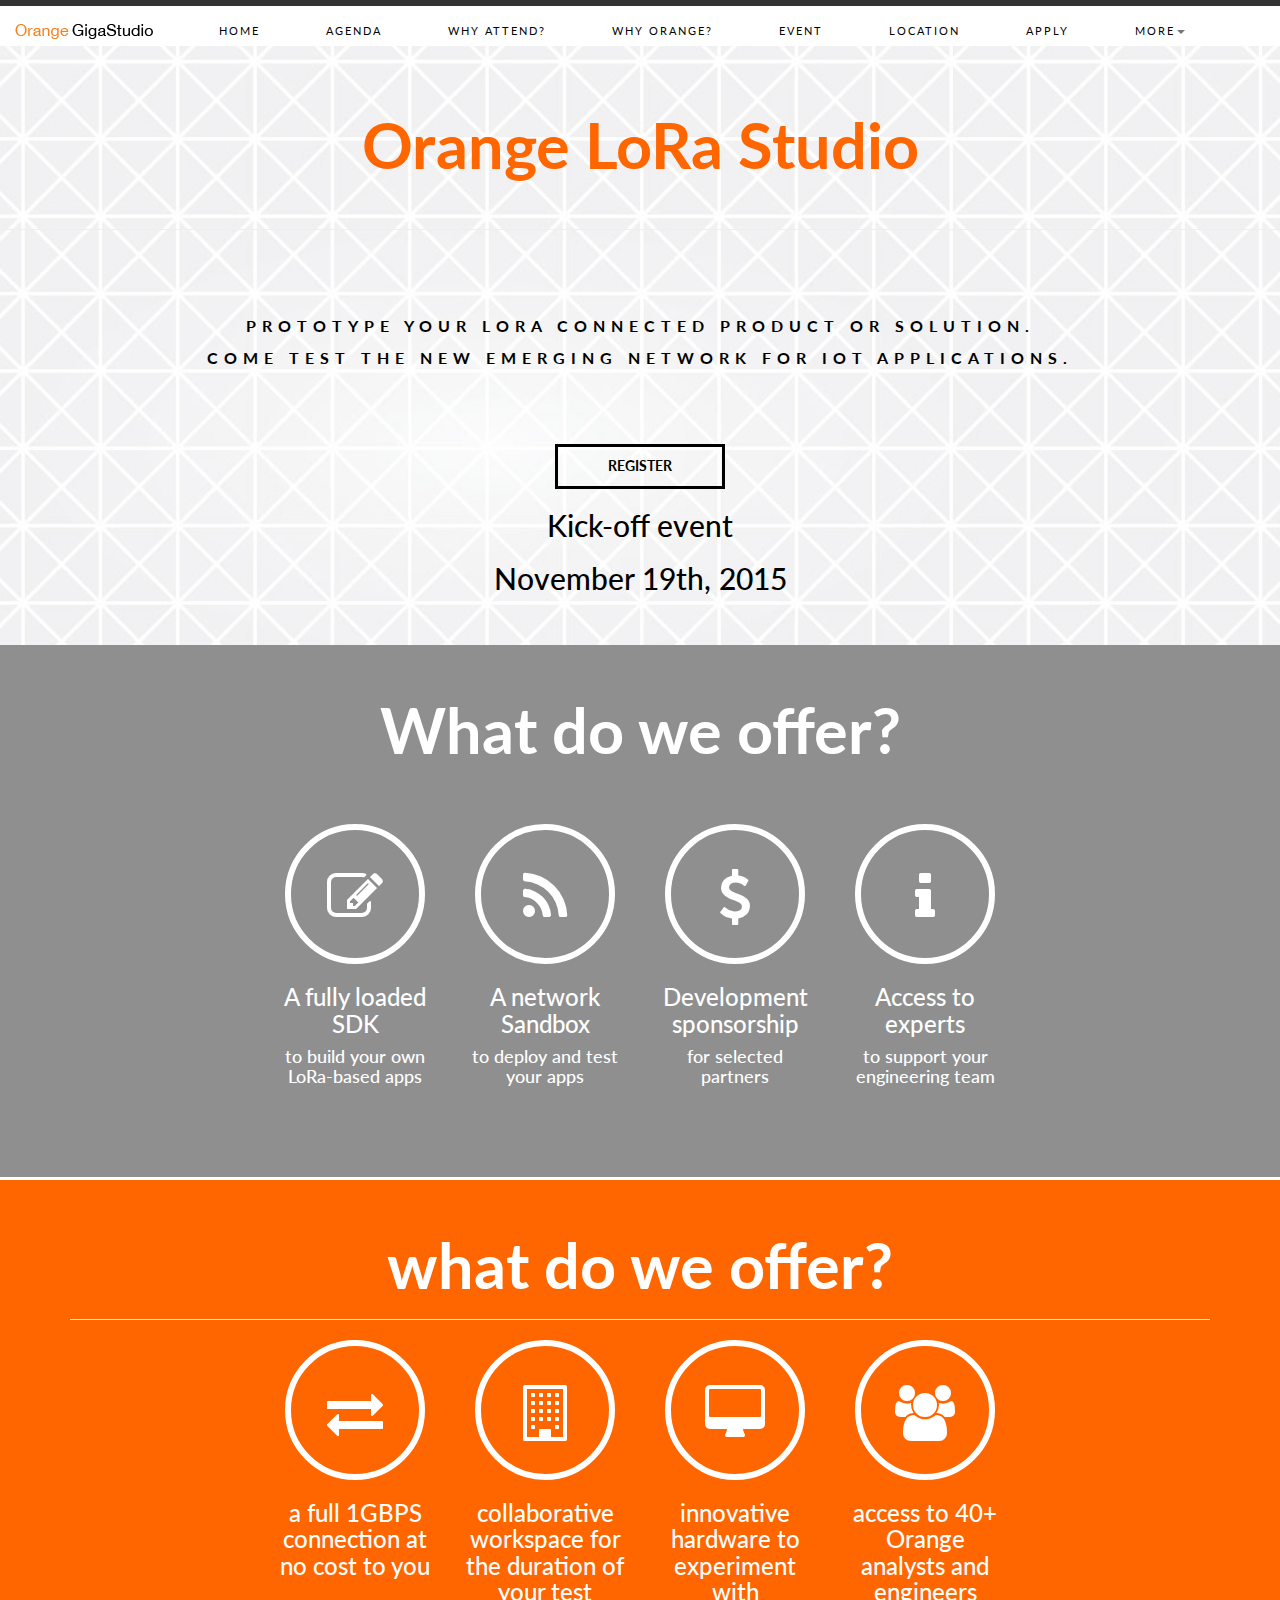
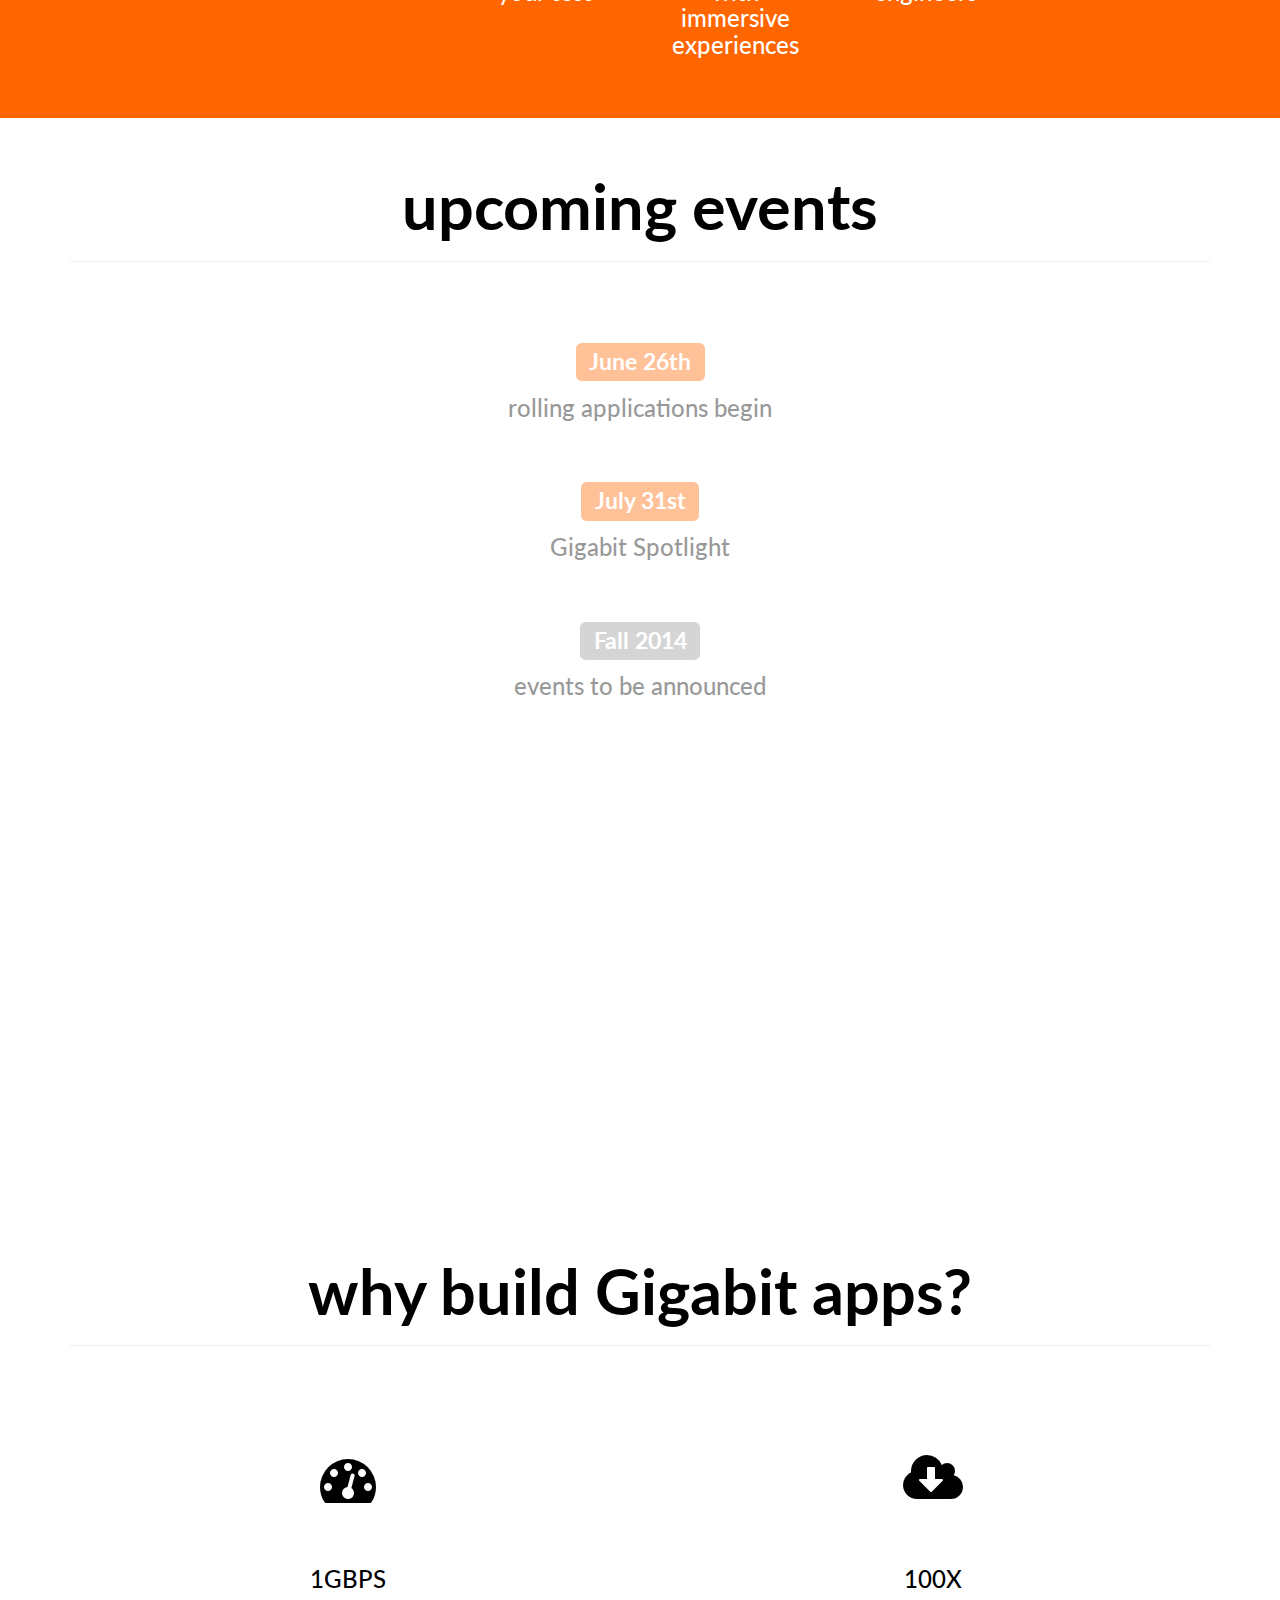
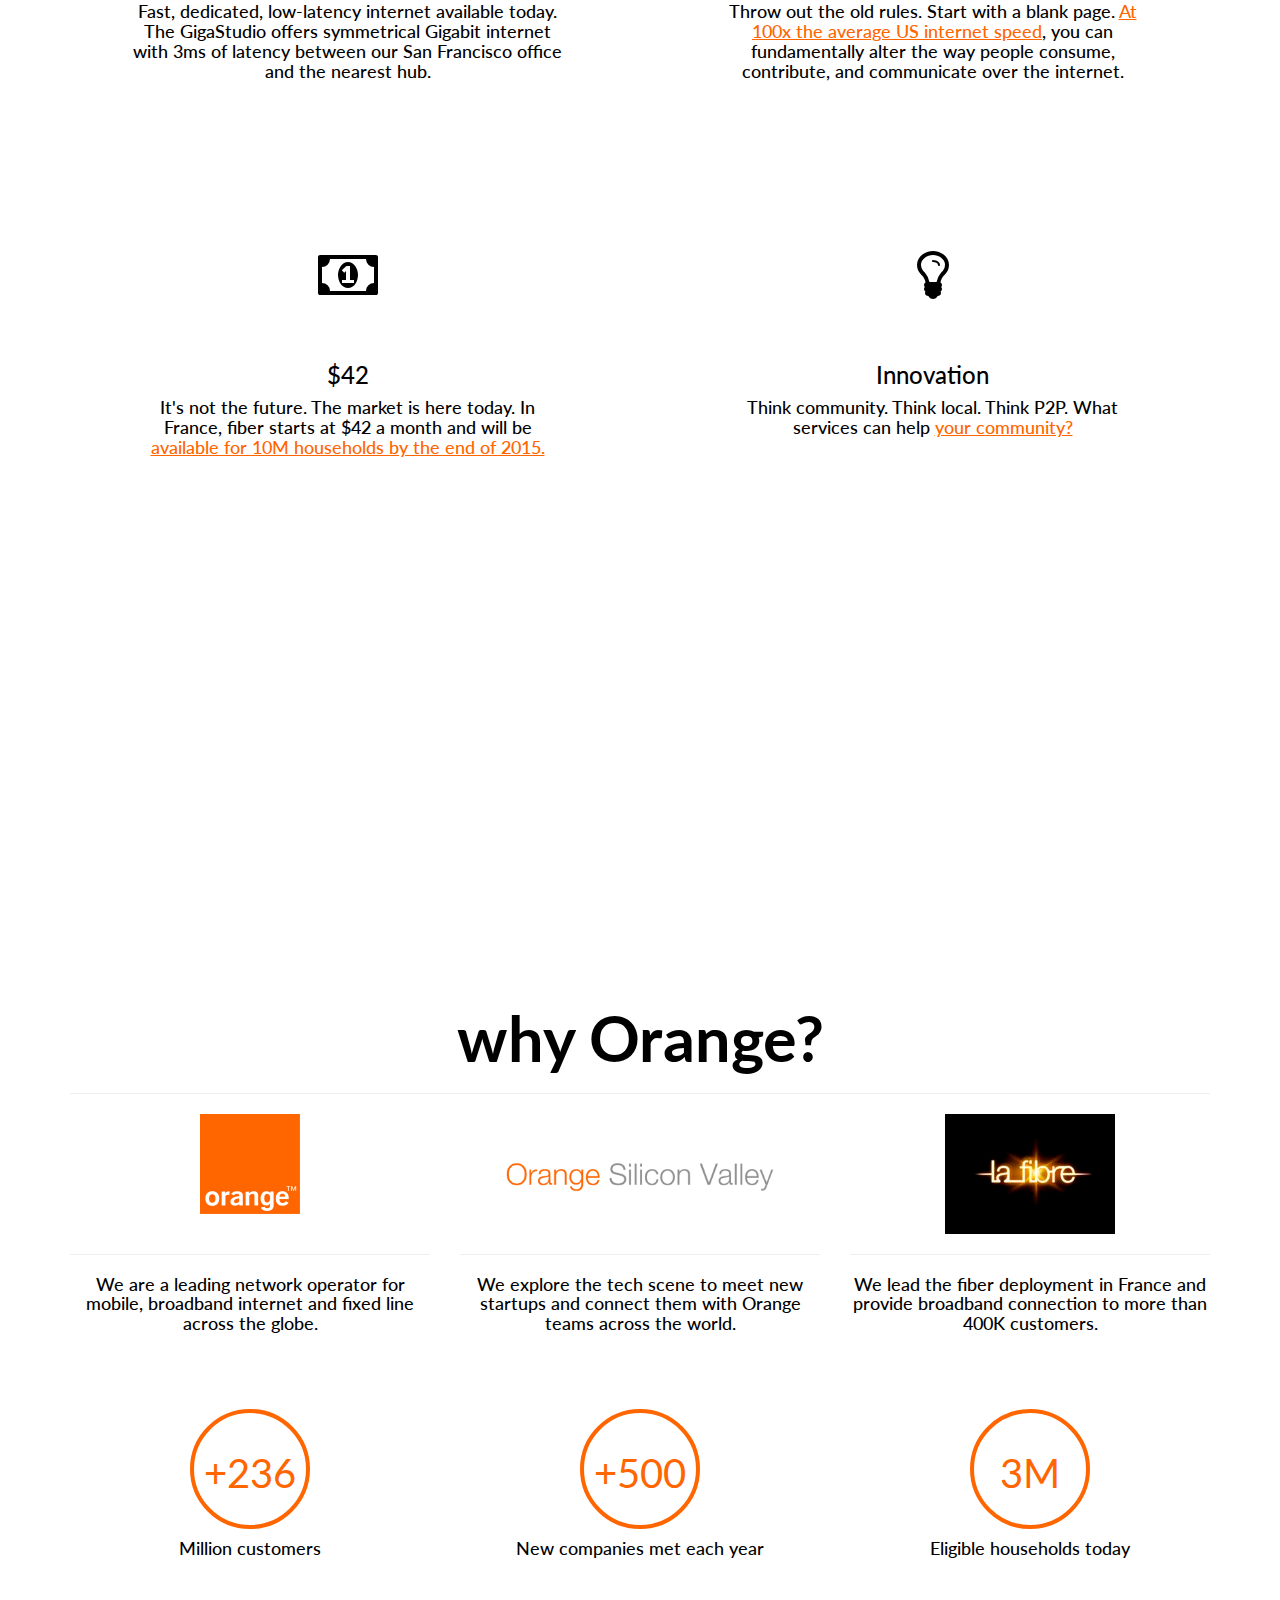
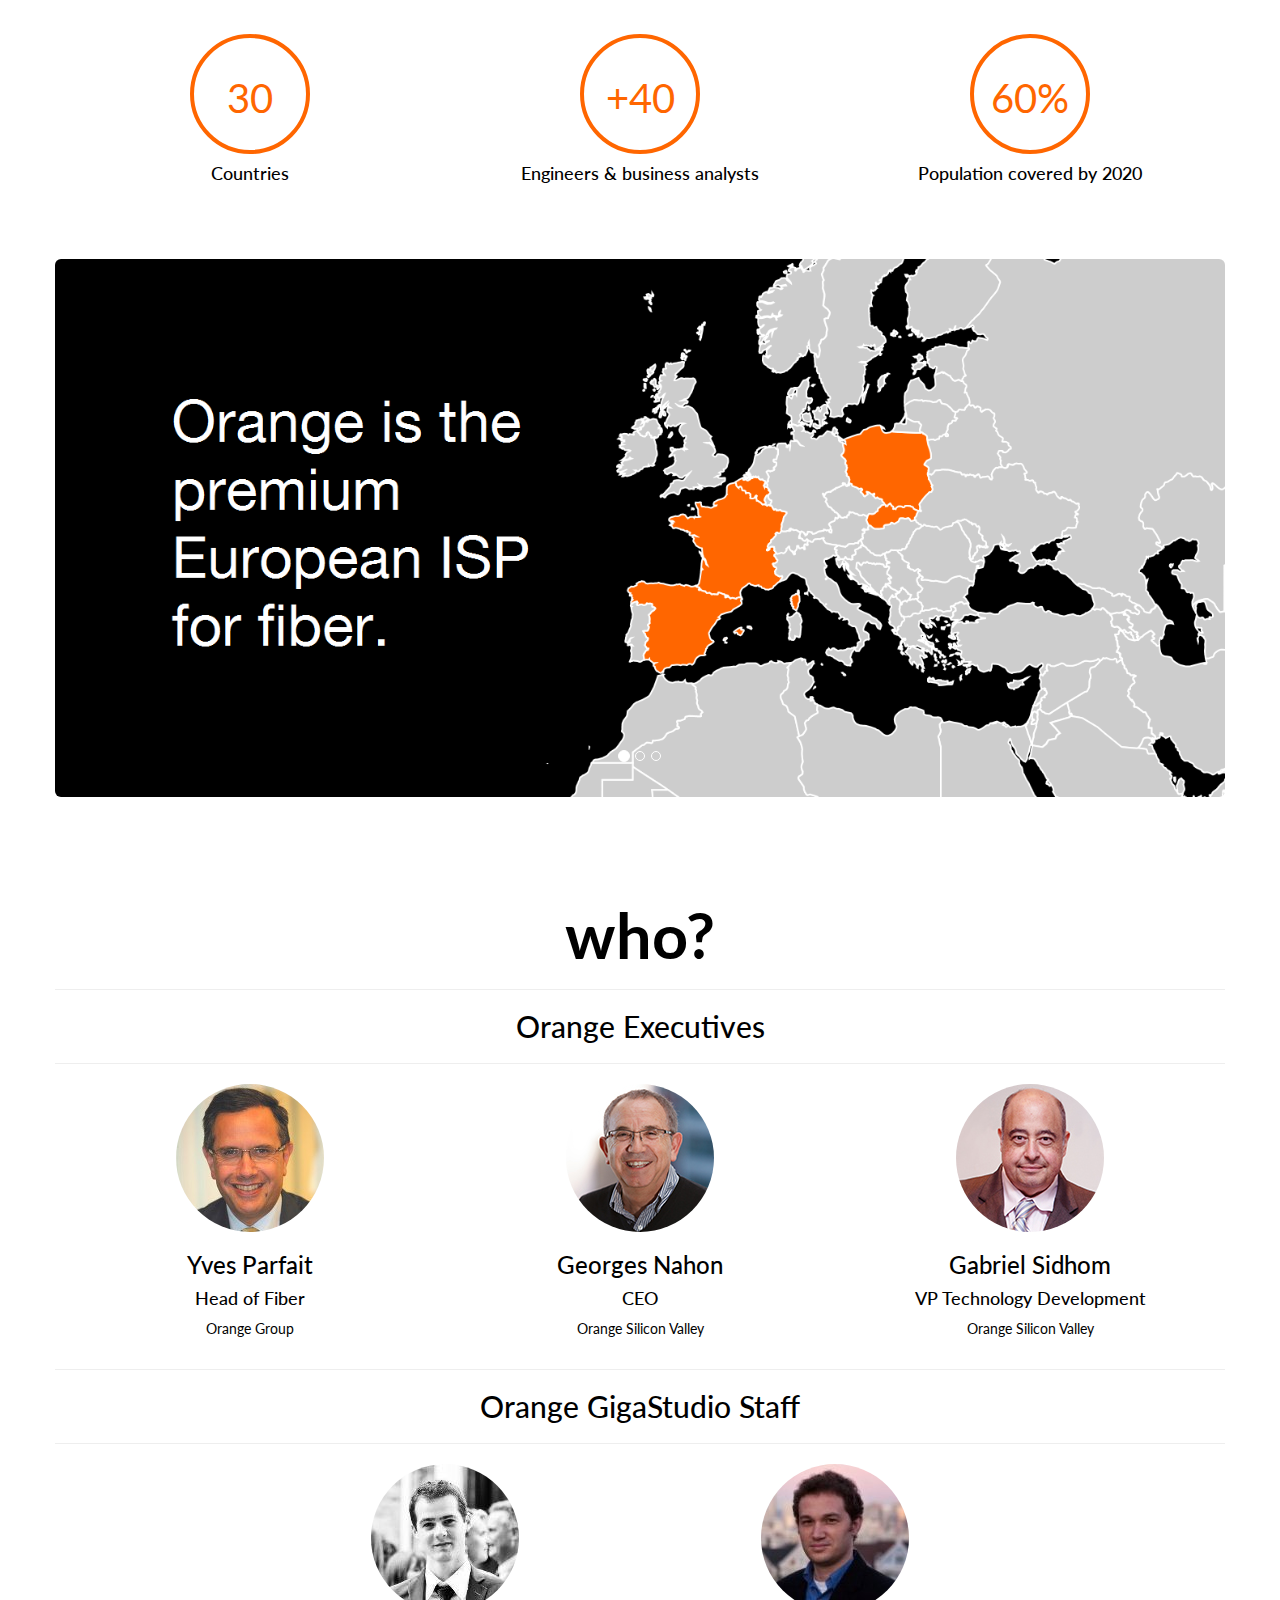
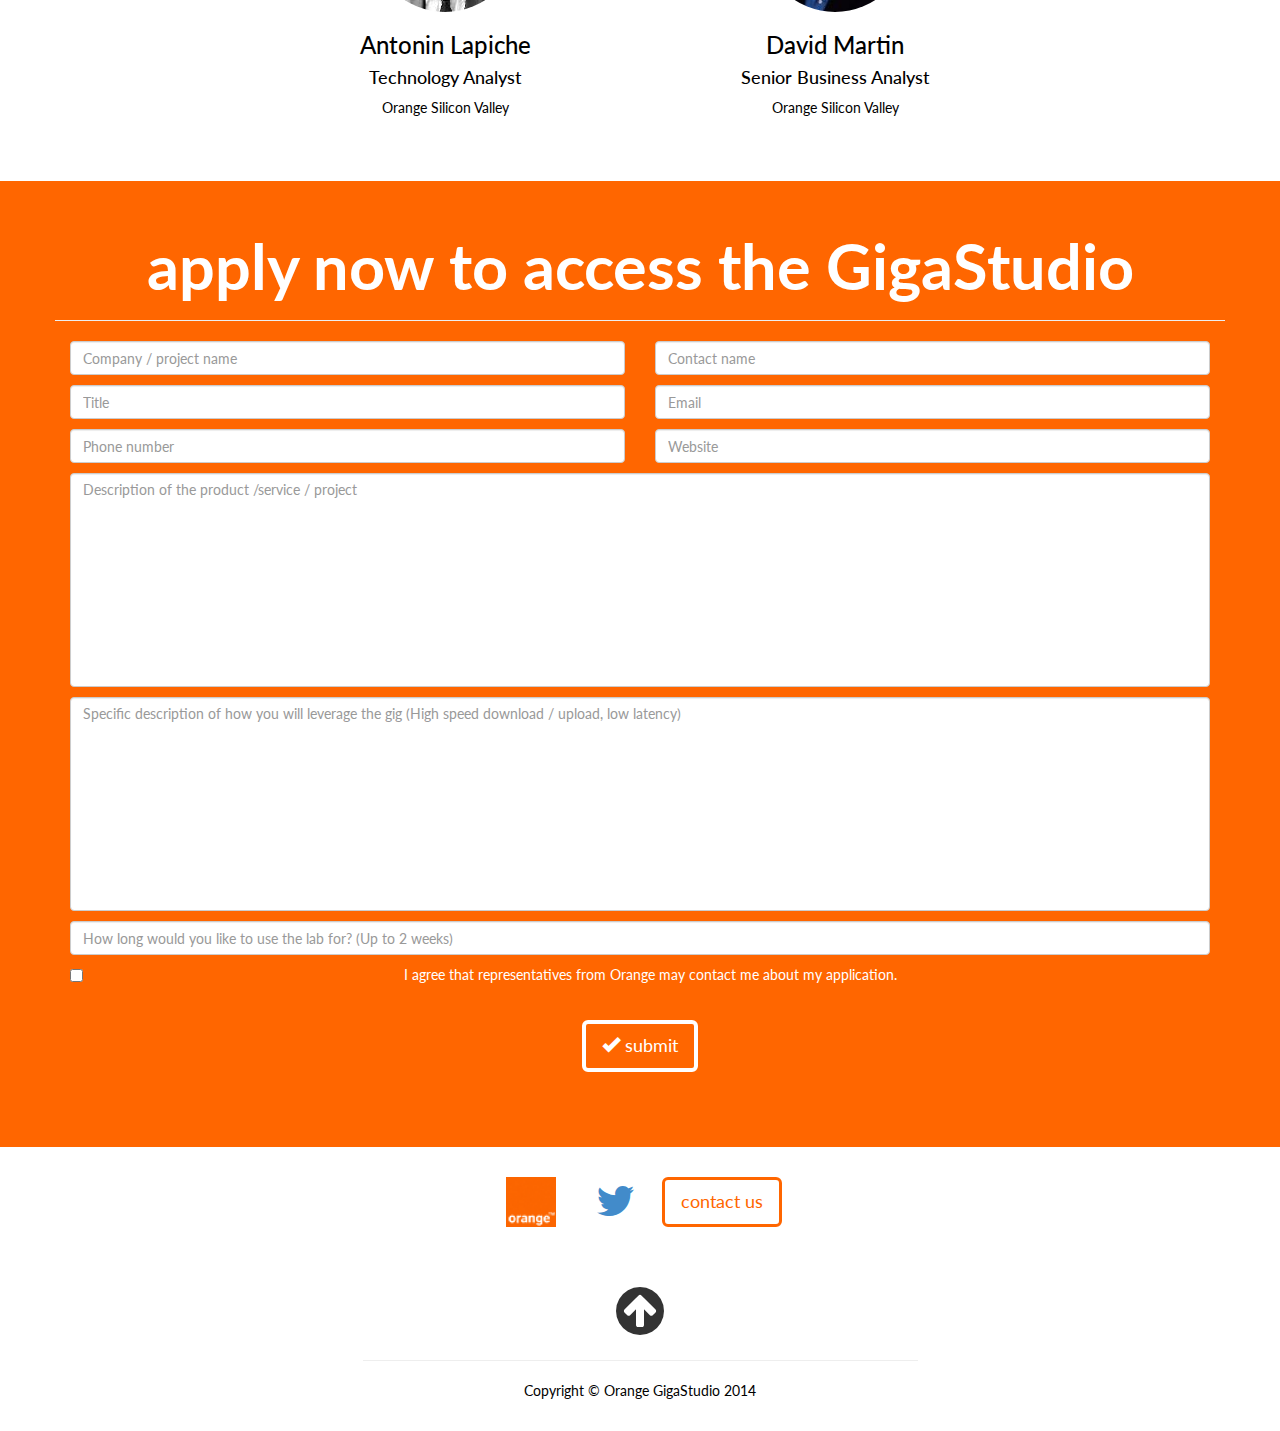
==== commit f91fafbb: "changed first sections of the website" ====
--- a/indexbk.html
+++ b/indexbk.html
@@ -6,7 +6,7 @@
     <meta name="viewport" content="width=device-width, initial-scale=1.0">
     <meta name="description" content="">
     <meta name="author" content="">
-	<meta http-equiv="X-UA-Compatible" content="IE=edge">  
+	<meta http-equiv="X-UA-Compatible" content="IE=edge">
     <title>Orange GigaStudio</title>
 	<link rel="shortcut icon" href= "img/logo.gif" alt="" width="3" height="3" border="0" type="image/x-icon">
     <!-- CSS -->
@@ -16,7 +16,7 @@
     <link href="font-awesome/css/font-awesome.min.css" rel="stylesheet">
 	<link href='http://fonts.googleapis.com/css?family=Roboto' rel='stylesheet' type='text/css'>
 	<link href='http://fonts.googleapis.com/css?family=Lato:700,400,900,300' rel='stylesheet' type='text/css'>
-	
+
 
 </head>
 
@@ -41,7 +41,7 @@
 		  </div>
 </div>-->
 	<!-- Menu -->
-	
+
 	<nav class="navbar navbar-default navbar-fixed-top navbar-inverse" role="navigation" id="myNavbar">
 	<div id="blkline"></div>
 		<div class="container-fluid">
@@ -59,24 +59,24 @@
 			<!-- Collect the nav links, forms, and other content for toggling -->
 			<div class="collapse navbar-collapse" id="bs-example-navbar-collapse-1">
 			  <ul class="nav navbar-nav">
-				
-				<li><a href="#how">HOW?</a></li>
-				<li><a href="#offer">WHAT?</a></li>
-				<li><a href="#event">WHEN?</a></li>
-				<li><a href="#why">WHY?</a></li>
-				<li><a href="#orange">WHY ORANGE?</a></li>
-				<li><a href="#who">WHO?</a></li>
-				<li><a href="#button">APPLY</a></li>   
+
+				<li><a href="#how">HOME</a></li>
+				<li><a href="#offer">AGENDA</a></li>
+				<li><a href="#event">WHY ATTEND?</a></li>
+				<li><a href="#why">WHY ORANGE?</a></li>
+				<li><a href="#orange">EVENT</a></li>
+				<li><a href="#who">LOCATION</a></li>
+				<li><a href="#button">APPLY</a></li>
 				<li class="dropdown">
 				  <a href="#" class="dropdown-toggle" data-toggle="dropdown">MORE<b class="caret"></b></a>
 				  <ul class="dropdown-menu">
 					<li><a href="http://orange.com/" target="_blank">Orange Group</a></li>
 					<li><a href="http://orangefab.com/about-orange/#osv" target="_blank">Orange Silicon Valley</a></li>
-					<li><a href="http://orangefab.com/" target="_blank">Orange Fab</a></li>					
+					<li><a href="http://orangefab.com/" target="_blank">Orange Fab</a></li>
 				  </ul>
-				</li>				
+				</li>
 			 </ul>
-			    
+
 			</div><!-- /.navbar-collapse -->
 		</div><!-- /.container-fluid -->
 	</nav>
@@ -85,105 +85,71 @@
     <!-- Splash -->
     <div id="top" class="header">
         <div class="vert-text hidden-xs">
-		<div id=main_logo>
-			<img src="./img/LP_titletext.png" alt="Orange GigaStudio" > 
-		</div>
-        
-                 <img src="./img/LP_linedecoration.png" alt="" ></br></br> 
-                 
-		<div id=subtitle>
-           </br></br> 
-			<h2>BRING YOUR IDEAS.
-				<p>COME SHAPE THE INTERNET OF TOMORROW.</p>
-			</h2>
-		</div>
-        
-                
-      
-			 	
-            <a href="#button" class="btn btn-lg btn-primary btn-black">APPLY NOW</a> &nbsp; <a href="#what" class="btn btn-lg btn-primary btn-black">LEARN MORE</a>
-        </div>
-		<div class="vert-text visible-xs">
-			<!--<img src="./img/logo_smallbw.png" alt="Orange GigaStudio" style="padding-top:55px" >-->
-            </br></br><h2>
-                Bring your ideas. Connect to the Gig.
-			<p>Come shape the internet of tomorrow.</p></h2></br></br>
-            <a href="#button" class="btn btn-lg btn-primary btn-orange">Apply now</a> &nbsp; <a href="#what" class="btn btn-default btn-lg">Learn more</a>
-        </div>
-    </div>
-    <!-- /Splash -->
-	
-	<!-- Callout 
-    <div class="callout" id="callout1">
-        <div class="vert-text">
-            <h1>The future is closer than you think.</h1>
-        </div>
-    </div>
-    <!--/Callout -->
-	<!-- What? -->
-	<div id="what" class="what">
-        <div class="container">
-                <div class="text-center">
-                    <h1>the Orange GigaStudio</h1>
-					<hr>
-					<div class="row">
-						<div class="col-md-4 col-md-offset-2">
-							<img src="./img/speedometer.png" alt="1GBPS"  width="270">
-						</div>
-						<div class="col-md-4">
-							<h2>we offer a gigabit internet lab in San Francisco that's open to the startup community to come test high bandwidth ideas and turn them into reality.</h2>
-						</div>
-					</div>  
-                </div>
-        </div>
-    </div>
-	<!-- /What? -->
-	
+        		<br>
+            <br>
+            <div id=main_logo>
+        			<h1>Orange LoRa Studio</h1>
+        		</div>
+            <hr>
+        		<div id=subtitle>
+                   </br></br>
+        			<h2>PROTOTYPE YOUR LORA CONNECTED PRODUCT OR SOLUTION.
+        				<p>COME TEST THE NEW EMERGING NETWORK FOR IOT APPLICATIONS.</p>
+        			</h2>
+        		</div>
+                    <a href="#button" class="btn btn-lg btn-primary btn-black">REGISTER</a>
+            <div class="text center">
+                <h2>Kick-off event</h2>
+                <h2>November 19th, 2015</h2>
+                <br>
+                <br>
+                </div>
+
      <!-- How? -->
-    <div id="how" class="how">
+    <div id="What" class="what">
         <div class="container">
 
 			<div class="text-center">
-				<h1>how does it work?</h1>
-				<hr>
-			</div>
-			
+				<h1>What do we offer?</h1>
+				<br>
+			</div>
+
 			<div class="col-md-2 col-md-offset-2 text-center">
 				<div class="why-item2" href="button">
 					<i class="why-icon fa fa-edit"></i>
-					<a href="#button" ><h3>apply</h3></a>
-					<h4>on our website</h4>
-				</div>
-			</div>
-			
+					<h3>A fully loaded SDK</h3>
+					<h4>to build your own LoRa-based apps</h4>
+				</div>
+			</div>
+
 			<div class="col-md-2 text-center">
 				<div class="why-item2">
-					<i class="why-icon fa fa-calendar"></i>
-					<h3>schedule</h3>
-					<h4>a time slot</h4>
-				</div>
-			</div>
-			
+					<i class="why-icon fa fa-rss"></i>
+					<h3>A network Sandbox</h3>
+					<h4>to deploy and test your apps</h4>
+				</div>
+			</div>
+
 			<div class="col-md-2 text-center">
 				<div class="why-item2">
-					<i class="why-icon fa fa-rocket"></i>
-					<h3>access</h3>
-					<h4>the GigaStudio</h4>
-				</div>
-			</div>
-			
+					<i class="why-icon fa fa-usd"></i>
+					<h3>Development sponsorship</h3>
+					<h4>for selected partners</h4>
+				</div>
+			</div>
+
 			<div class="col-md-2 text-center">
 				<div class="why-item2">
-					<i class="why-icon fa fa-flash"></i>
-					<h3>prove</h3>
-					<h4>your idea</h4>
-				</div>
-			</div>
-            
+					<i class="why-icon fa fa-info"></i>
+					<h3>Access to experts</h3>
+					<h4>to support your engineering team</h4>
+				</div>
+			</div>
+
         </div>
     </div>
     <!-- /how? -->
-	
+
 		<!-- Offer -->
 	<div id="offer" class="offer">
         <div class="container">
@@ -192,31 +158,31 @@
                     <h1>what do we offer?</h1>
 					<hr>
                 </div>
-				
+
 				<div class="col-md-2 col-md-offset-2 text-center">
 					<i class="why-icon fa fa-exchange"></i>
                     <h3>a full 1GBPS connection at no cost to you</h3>
                 </div>
-				
+
                 <div class="col-md-2 text-center">
 					<i class="why-icon fa fa-building-o"></i>
                     <h3>collaborative workspace for the duration of your test</h3>
                 </div>
-				
+
                 <div class="col-md-2 text-center">
 					<i class="why-icon fa fa-desktop"></i>
                     <h3>innovative hardware to experiment with immersive experiences</h3>
                 </div>
-				
+
                 <div class="col-md-2 text-center">
 					<i class="why-icon fa fa-users"></i>
                     <h3>access to 40+ Orange analysts and engineers </h3>
                 </div>
-            
+
         </div>
     </div>
 	<!-- /Offer -->
-	
+
 	<!-- Event -->
 	<div id="event" class="event">
         <div class="container">
@@ -237,7 +203,7 @@
         </div>
     </div>
 	<!-- Event -->
-	
+
 	<!-- Callout -->
 	<div class="callout" id="callout2">
 		<div class="vert-text hidden-xs">
@@ -248,10 +214,10 @@
 		</div>
 	</div>
 	<!-- /Callout -->
-	
+
 	<!-- Why? -->
     <div id="why" class="why">
-        <div class="container">            
+        <div class="container">
 			<div class="text-center">
 				<h1>why build Gigabit apps?</h1>
 				<hr>
@@ -294,9 +260,9 @@
         </div>
     </div>
     <!-- /Why? -->
-	
-   
-	
+
+
+
 	<!-- Callout -->
 	<div class="callout" id="callout3">
 		<div class="vert-text hidden-xs">
@@ -307,7 +273,7 @@
 		</div>
 	</div>
 	<!-- /Callout -->
-	
+
 	<!-- Orange -->
     <div id="orange" class="orange">
         <div class="container">
@@ -323,7 +289,7 @@
 				</div>
 				<hr>
 				<h4>We are a leading network operator for mobile, broadband internet and fixed line across the globe.</h4>
-				
+
 				<div class="why-item-orange">
 					<div class="rounded">+236</div>
 					<h4>Million customers</h4>
@@ -335,10 +301,10 @@
 			</div>
 
 			<div class="col-md-4 text-center">
-				
+
 				<img src="./img/OSV.png" alt="Orange SV" height="120"> <hr>
 				<h4>We explore the tech scene to meet new startups and connect them with Orange teams across the world.</h4>
-				
+
 
 				<div class="why-item-orange">
 					<div class="rounded">+500</div>
@@ -348,11 +314,11 @@
 					<div class="rounded">+40</div>
 					<h4>Engineers & business analysts</h4>
 				</div>
-				
+
 			</div>
 
 			<div class="col-md-4 text-center">
-				
+
 				<img src="./img/la_fibre_bold FOND NOIR_2.jpg" alt="La Fibre" height="120"> <hr>
 				<h4>We lead the fiber deployment in France and provide broadband connection to more than 400K customers.</h4>
 				<div class="why-item-orange">
@@ -365,7 +331,7 @@
 				</div>
 			</div>
 			</div>
-			
+
 			<div class="row">
 			<div id="carousel-example-generic" class="carousel slide" data-ride="carousel" data-interval="4000">
 			  <!-- Indicators -->
@@ -386,10 +352,10 @@
 				<div class="item ">
 				  <img src="./img/people.png" alt="Countries" class="img-responsive img-rounded">
 				</div>
-				
+
 			  </div>
 
-			  <!-- Controls 
+			  <!-- Controls
 			  <a class="left carousel-control" href="#carousel-example-generic" data-slide="prev">
 				<span class="glyphicon glyphicon-chevron-left"></span>
 			  </a>
@@ -402,7 +368,7 @@
 		</div>
     </div>
     <!-- /Orange -->
-	
+
 	<!-- Who -->
     <div id="who" class="who">
         <div class="container">
@@ -418,27 +384,27 @@
 					<h3>Yves Parfait</h3>
 					<h4>Head of Fiber</h4>
 					<p>Orange Group</p>
-					
+
 				</div>
 
 				<div class="col-md-4 text-center">
-					
+
 					<img src="./img/georges-nahon.jpg" alt="Georges Nahon" class="img-circle">
 					<h3>Georges Nahon</h3>
 					<h4>CEO</h4>
 					<p>Orange Silicon Valley</p>
-					
-					
+
+
 				</div>
 
 				<div class="col-md-4 text-center">
-					
+
 					<img src="./img/gabriel-sidhom.jpg" alt="Gabriel Sidhom" class="img-circle">
 
 					<h3>Gabriel Sidhom</h3>
 					<h4>VP Technology Development</h4>
 					<p>Orange Silicon Valley</p>
-					
+
 				</div>
 			</div>
 			<div class="row">
@@ -467,8 +433,8 @@
 		</div>
     </div>
 	<!-- /Who -->
-	
-	<!-- Callout 
+
+	<!-- Callout
 	<div class="callout" id="callout4">
 		<div class="vert-text hidden-xs">
 			<h1>Google Quote</h1>
@@ -484,31 +450,31 @@
         <div class="container">
             <div class="row">
                 <div class="text-center">
-                    <h1>apply now to access the GigaStudio</h1>	
+                    <h1>apply now to access the GigaStudio</h1>
 					<hr>
-					
+
 				<!--	<button type="button" class="btn btn-lg btn-primary btn-orange" data-toggle="collapse" data-target="#apply_form"><span class="glyphicon glyphicon-play"></span> Apply now</button>
 					<button type="button" class="btn btn-lg btn-primary btn-orange" data-toggle="modal" data-target="#myModal" > <span class="glyphicon glyphicon-calendar"></span> Availability</button>
-				-->	
-				</div>
-			</div>
-			
-		
-			
-		<div id="apply_form" > 
+				-->
+				</div>
+			</div>
+
+
+
+		<div id="apply_form" >
 		<form name="sentMessage"  id="contactForm"  novalidate>
 		<div class="row">
 		 <div class="control-group col-md-6">
            <div class="controls">
-			<input type="text" class="form-control" 
+			<input type="text" class="form-control"
 			   	   placeholder="Company / project name" id="company_name" required
 			           data-validation-required-message="Please enter your Company / project name" />
 			  <p class="help-block"></p>
 		   </div>
-	     </div> 
+	     </div>
 		<div class="control-group col-md-6">
            <div class="controls">
-			<input type="text" class="form-control" 
+			<input type="text" class="form-control"
 			   	   placeholder="Contact name" id="contact_name" required
 			           data-validation-required-message="Please enter your contact name" />
 			  <p class="help-block"></p>
@@ -516,61 +482,61 @@
 		</div>
 	    <div class="control-group col-md-6">
 			<div class="controls">
-			 <input type="text" class="form-control" 
+			 <input type="text" class="form-control"
 			   	   placeholder="Title" id="title" required
 			           data-validation-required-message="Please enter your title" />
 			  <p class="help-block"></p>
 		   </div>
-	     </div> 			 
+	     </div>
         <div class="control-group col-md-6">
             <div class="controls">
 			<input type="email" class="form-control" placeholder="Email" id="email_address" required
 			   		   data-validation-required-message="Please enter your email" />
 			</div>
-	    </div> 	
+	    </div>
 		<div class="control-group col-md-6">
            <div class="controls">
-			<input type="text" class="form-control" 
+			<input type="text" class="form-control"
 			   	   placeholder="Phone number" id="phone" required
 			           data-validation-required-message="Please enter your phone number" />
 			  <p class="help-block"></p>
 		   </div>
-	     </div> 
+	     </div>
 		 <div class="control-group col-md-6">
            <div class="controls">
-			<input type="text" class="form-control" 
+			<input type="text" class="form-control"
 			   	   placeholder="Website" id="website"  />
 			  <p class="help-block"></p>
 		   </div>
-	     </div> 
+	     </div>
 		 </div>
 		 <div class="control-group">
             <div class="controls">
-				 <textarea rows="10" cols="100" class="form-control" 
+				 <textarea rows="10" cols="100" class="form-control"
                        placeholder="Description of the product /service / project" id="project" required
-		       data-validation-required-message="Please enter your description" minlength="140" 
-                       data-validation-minlength-message="Min 140 characters" 
+		       data-validation-required-message="Please enter your description" minlength="140"
+                       data-validation-minlength-message="Min 140 characters"
                         maxlength="999" style="resize:none"></textarea>
 			</div>
-        </div> 
+        </div>
 		<div class="control-group">
             <div class="controls">
-				 <textarea rows="10" cols="100" class="form-control" 
+				 <textarea rows="10" cols="100" class="form-control"
                        placeholder="Specific description of how you will leverage the gig (High speed download / upload, low latency)" id="leverage" required
-		       data-validation-required-message="Please enter your description" minlength="140" 
-                       data-validation-minlength-message="Min 140 characters" 
+		       data-validation-required-message="Please enter your description" minlength="140"
+                       data-validation-minlength-message="Min 140 characters"
                         maxlength="999" style="resize:none"></textarea>
 			</div>
-        </div> 	
-		
+        </div>
+
 		 <div class="control-group">
            <div class="controls">
-			<input type="text" class="form-control"  
+			<input type="text" class="form-control"
 			   	   placeholder="How long would you like to use the lab for? (Up to 2 weeks)" id="from" required
 			           data-validation-required-message="Specify a duration" />
 			  <p class="help-block"></p>
 		   </div>
-	     </div> 
+	     </div>
 		<!--<div class="control-group">
 			<h4>What dates would you like to use the GigaStudio?</h4>
 			<div class="controls">
@@ -580,7 +546,7 @@
 				</div>
 			</div>
 		</div> -->
-		
+
 		<div class="control-group">
             <div class="controls">
 				<div class="checkbox">
@@ -590,17 +556,17 @@
 				  </label>
 				</div>
 			</div>
-        </div> 
+        </div>
 		<div id="success"> </div> <!-- For success/fail messages -->
-	    <div class="text-center"><button type="submit" class="btn btn-primary  btn-lg"><span class="glyphicon glyphicon-ok"></span> submit</button><br /></div> 
-		
+	    <div class="text-center"><button type="submit" class="btn btn-primary  btn-lg"><span class="glyphicon glyphicon-ok"></span> submit</button><br /></div>
+
         </form>
 		</div>
     </div>
 	</div>
     <!-- /Call to Action -->
 
-    
+
 
     <!-- Footer -->
     <footer>
@@ -624,7 +590,7 @@
         </div>
     </footer>
     <!-- /Footer -->
-	
+
 	<div class="modal fade" id="myModal" tabindex="-1" role="dialog" aria-labelledby="myModalLabel" aria-hidden="true">
 		  <div class="modal-dialog modal-lg">
 			<div class="modal-content">
@@ -636,33 +602,33 @@
 					<form name="sentMessageModal" class="well" id="contactFormModal"  novalidate>
 						<div class="control-group">
 									<div class="controls">
-							<input type="text" class="form-control" 
+							<input type="text" class="form-control"
 								   placeholder="Full Name" id="nameModal" required
 									   data-validation-required-message="Please enter your name" />
 							  <p class="help-block"></p>
 						   </div>
-						</div> 	
-						
+						</div>
+
 						<div class="control-group">
 							<div class="controls">
-							<input type="email" class="form-control" placeholder="Email" 
+							<input type="email" class="form-control" placeholder="Email"
 											id="emailModal" required
 									   data-validation-required-message="Please enter your email" />
 							</div>
-						</div> 	
-							  
+						</div>
+
 						<div class="control-group">
 							<div class="controls">
-								 <textarea rows="10" cols="100" class="form-control" 
+								 <textarea rows="10" cols="100" class="form-control"
 									   placeholder="Message" id="messageModal" required
-							   data-validation-required-message="Please enter your message" minlength="5" 
-									   data-validation-minlength-message="Min 5 characters" 
+							   data-validation-required-message="Please enter your message" minlength="5"
+									   data-validation-minlength-message="Min 5 characters"
 										maxlength="999" style="resize:none"></textarea>
 							</div>
-						</div> 	
-						
+						</div>
+
 						 <div id="successModal"> </div> <!-- For success/fail messages -->
-						 
+
 						<button type="submit" class="btn btn-primary pull-right">Send</button><br />
 					</form>
 				</div>
@@ -700,9 +666,9 @@
 	</script>
     <script>
     $(function() {
-	
-	
-	
+
+
+
 	$('a[href*=#]:not([href=#])').click(function() {
 		if (location.pathname.replace(/^\//, '') == this.pathname.replace(/^\//, '') || location.hostname == this.hostname) {
 
@@ -719,7 +685,7 @@
 
     });
     </script>
-	
+
 
 </body>
 
--- a/css/stylish-portfolio.css
+++ b/css/stylish-portfolio.css
@@ -5,12 +5,12 @@
 font-family: 'Lato', sans-serif;
   height: 100%;
   width: 100%;
-  background: url(../img/bkg_image.jpg) no-repeat center center fixed; 
-  -webkit-background-size: cover;
-  -moz-background-size: cover;
-  -o-background-size: cover;
-  background-size: cover;
-  
+  background: url(../img/bkg_image.jpg) no-repeat center center fixed;
+  -webkit-background-size: cover;
+  -moz-background-size: cover;
+  -o-background-size: cover;
+  background-size: cover;
+
 }
 
 #blkline{
@@ -21,11 +21,11 @@
 #subtitle h2{
 font-size:16px;
 font-weight:700;
-letter-spacing: 16px;
+letter-spacing: 6px;
 line-height: 200%;
 padding-bottom:50px;
 
-	
+
 }
 
 /* navbar */
@@ -73,8 +73,8 @@
 	-moz-box-sizing:border-box;
 	-webkit-box-sizing:border-box;
 }
-.navbar-default .navbar-nav > .active > a, 
-.navbar-default .navbar-nav > .active > a:hover, 
+.navbar-default .navbar-nav > .active > a,
+.navbar-default .navbar-nav > .active > a:hover,
 .navbar-default .navbar-nav > .active > a:focus {
     color: #000000;
 	border-style: solid;
@@ -84,8 +84,8 @@
 	border-right-color: #ff6600;
 	border-top: none;
 }
-.navbar-default .navbar-nav > .open > a, 
-.navbar-default .navbar-nav > .open > a:hover, 
+.navbar-default .navbar-nav > .open > a,
+.navbar-default .navbar-nav > .open > a:hover,
 .navbar-default .navbar-nav > .open > a:focus {
     color: #000000;
     background-color: #ffffff;
@@ -100,8 +100,8 @@
     border-top-color: #333;
     border-bottom-color: #333;
 }
-.navbar-default .navbar-nav > .open > a .caret, 
-.navbar-default .navbar-nav > .open > a:hover .caret, 
+.navbar-default .navbar-nav > .open > a .caret,
+.navbar-default .navbar-nav > .open > a:hover .caret,
 .navbar-default .navbar-nav > .open > a:focus .caret {
     border-top-color: #ff6600;
     border-bottom-color: #ff6600;
@@ -134,7 +134,6 @@
 	color: #000000;
 	padding-left:50px;
 	padding-right:50px;
-	margin-right:50px;
 	font-weight: bold;
 	font-size:14px;
 	border-color: #000000;
@@ -202,7 +201,7 @@
   height: 100%;
   width: 100%;
   position: relative;
-  background: url(../img/bkg_image.jpg) no-repeat center center fixed; 
+  background: url(../img/bkg_image.jpg) no-repeat center center fixed;
   -webkit-background-size: cover;
   -moz-background-size: cover;
   -o-background-size: cover;
@@ -213,11 +212,11 @@
 
 .image_container {
 height: 120px;
-vertical-align: middle; 
+vertical-align: middle;
 }
 
 #main_logo {
-
+color: #ff6600;
 padding-bottom: 30px;
 padding-top: 70px;
 }
@@ -253,8 +252,8 @@
 .why-item-orange {
   margin-bottom: 75px;
   margin-top: 75px;
-}	
-	
+}
+
 }
 
 
@@ -267,7 +266,7 @@
   width: 140px;
   height: 140px;
   line-height: 136px;
-  vertical-align: middle; 
+  vertical-align: middle;
   text-align: center;
 }
 .rounded-white {
@@ -278,7 +277,7 @@
   width: 140px;
   height: 140px;
   line-height: 136px;
-  vertical-align: middle; 
+  vertical-align: middle;
   text-align: center;
 }
 .rounded {
@@ -290,7 +289,7 @@
   width: 120px;
   height: 120px;
   line-height: 120px;
-  vertical-align: middle; 
+  vertical-align: middle;
   text-align: center;
 }
 
@@ -302,7 +301,7 @@
   display: table;
   height: 400px;
   width: 100%;
-  background: black; 
+  background: black;
   -webkit-background-size: cover;
   -moz-background-size: cover;
   -o-background-size: cover;
@@ -316,7 +315,7 @@
   display: table;
   height: 400px;
   width: 100%;
-  background: url(../img/Orange_770754_01052014_small.jpg) no-repeat center center fixed; 
+  background: url(../img/Orange_770754_01052014_small.jpg) no-repeat center center fixed;
   -webkit-background-size: cover;
   -moz-background-size: cover;
   -o-background-size: cover;
@@ -330,7 +329,7 @@
   display: table;
   height: 400px;
   width: 100%;
-  background: url(../img/Orange_770753_01052014_small.jpg) no-repeat center center fixed; 
+  background: url(../img/Orange_770753_01052014_small.jpg) no-repeat center center fixed;
   -webkit-background-size: cover;
   -moz-background-size: cover;
   -o-background-size: cover;
@@ -344,7 +343,7 @@
   display: table;
   height: 400px;
   width: 100%;
-  background: url(../img/Orange_770752_01052014_small.jpg) no-repeat center center fixed; 
+  background: url(../img/Orange_770752_01052014_small.jpg) no-repeat center center fixed;
   -webkit-background-size: cover;
   -moz-background-size: cover;
   -o-background-size: cover;
@@ -364,7 +363,7 @@
 .what {
   padding: 50px 0;
   margin-bottom: 3px;
-  background: #ff6600; 
+  background: #8F8F8F;
   color: #ffffff;
 }
 
@@ -382,7 +381,7 @@
 .offer {
   padding: 50px 0;
   margin-bottom: 3px;
-  background: #FF6600; 
+  background: #FF6600;
   color: #ffffff;
 }
 
@@ -390,7 +389,7 @@
 .how {
   /*height: 100%;*/
 }
-	
+
 }
 
 .how-item {
@@ -413,7 +412,7 @@
   background: #ffffff;
   padding: 50px 0;
   color: #000000;
-    
+
 }
 
 .who {
@@ -425,7 +424,7 @@
 .orange {
   /*height: 100%;*/
 }
-	
+
 }
 
 .img-orange {
@@ -480,13 +479,13 @@
 /* Responsive */
 
 @media (max-width: 768px) {
-	
+
   .header {
-	background-color:black; 
+	background-color:black;
   }
 
   .callout {
-	background: url(../img/callout.jpg) no-repeat center center scroll; 
+	background: url(../img/callout.jpg) no-repeat center center scroll;
   }
 .why-item {
   margin-bottom: 15px;
@@ -506,7 +505,7 @@
   display: table;
   height: 150px;
   width: 100%;
-  background: black; 
+  background: black;
   -webkit-background-size: cover;
   -moz-background-size: cover;
   -o-background-size: cover;
@@ -520,7 +519,7 @@
   display: table;
   height: 150px;
   width: 100%;
-  background: url(../img/Orange_770754_01052014_small.jpg) no-repeat center center fixed; 
+  background: url(../img/Orange_770754_01052014_small.jpg) no-repeat center center fixed;
   -webkit-background-size: cover;
   -moz-background-size: cover;
   -o-background-size: cover;
@@ -534,7 +533,7 @@
   display: table;
   height: 150px;
   width: 100%;
-  background: url(../img/Orange_770753_01052014_small.jpg) no-repeat center center fixed; 
+  background: url(../img/Orange_770753_01052014_small.jpg) no-repeat center center fixed;
   -webkit-background-size: cover;
   -moz-background-size: cover;
   -o-background-size: cover;
@@ -548,7 +547,7 @@
   display: table;
   height: 150px;
   width: 100%;
-  background: url(../img/Orange_770752_01052014_small.jpg) no-repeat center center fixed; 
+  background: url(../img/Orange_770752_01052014_small.jpg) no-repeat center center fixed;
   -webkit-background-size: cover;
   -moz-background-size: cover;
   -o-background-size: cover;
@@ -566,9 +565,9 @@
     height: 0;
     overflow: hidden;
 }
- 
-.responsive-iframe-container iframe,  
-.vresponsive-iframe-container object, 
+
+.responsive-iframe-container iframe,
+.vresponsive-iframe-container object,
 .vresponsive-iframe-container embed {
     position: absolute;
     top: 0;
@@ -604,4 +603,3 @@
         text-align: center;
     }
 }*/
-
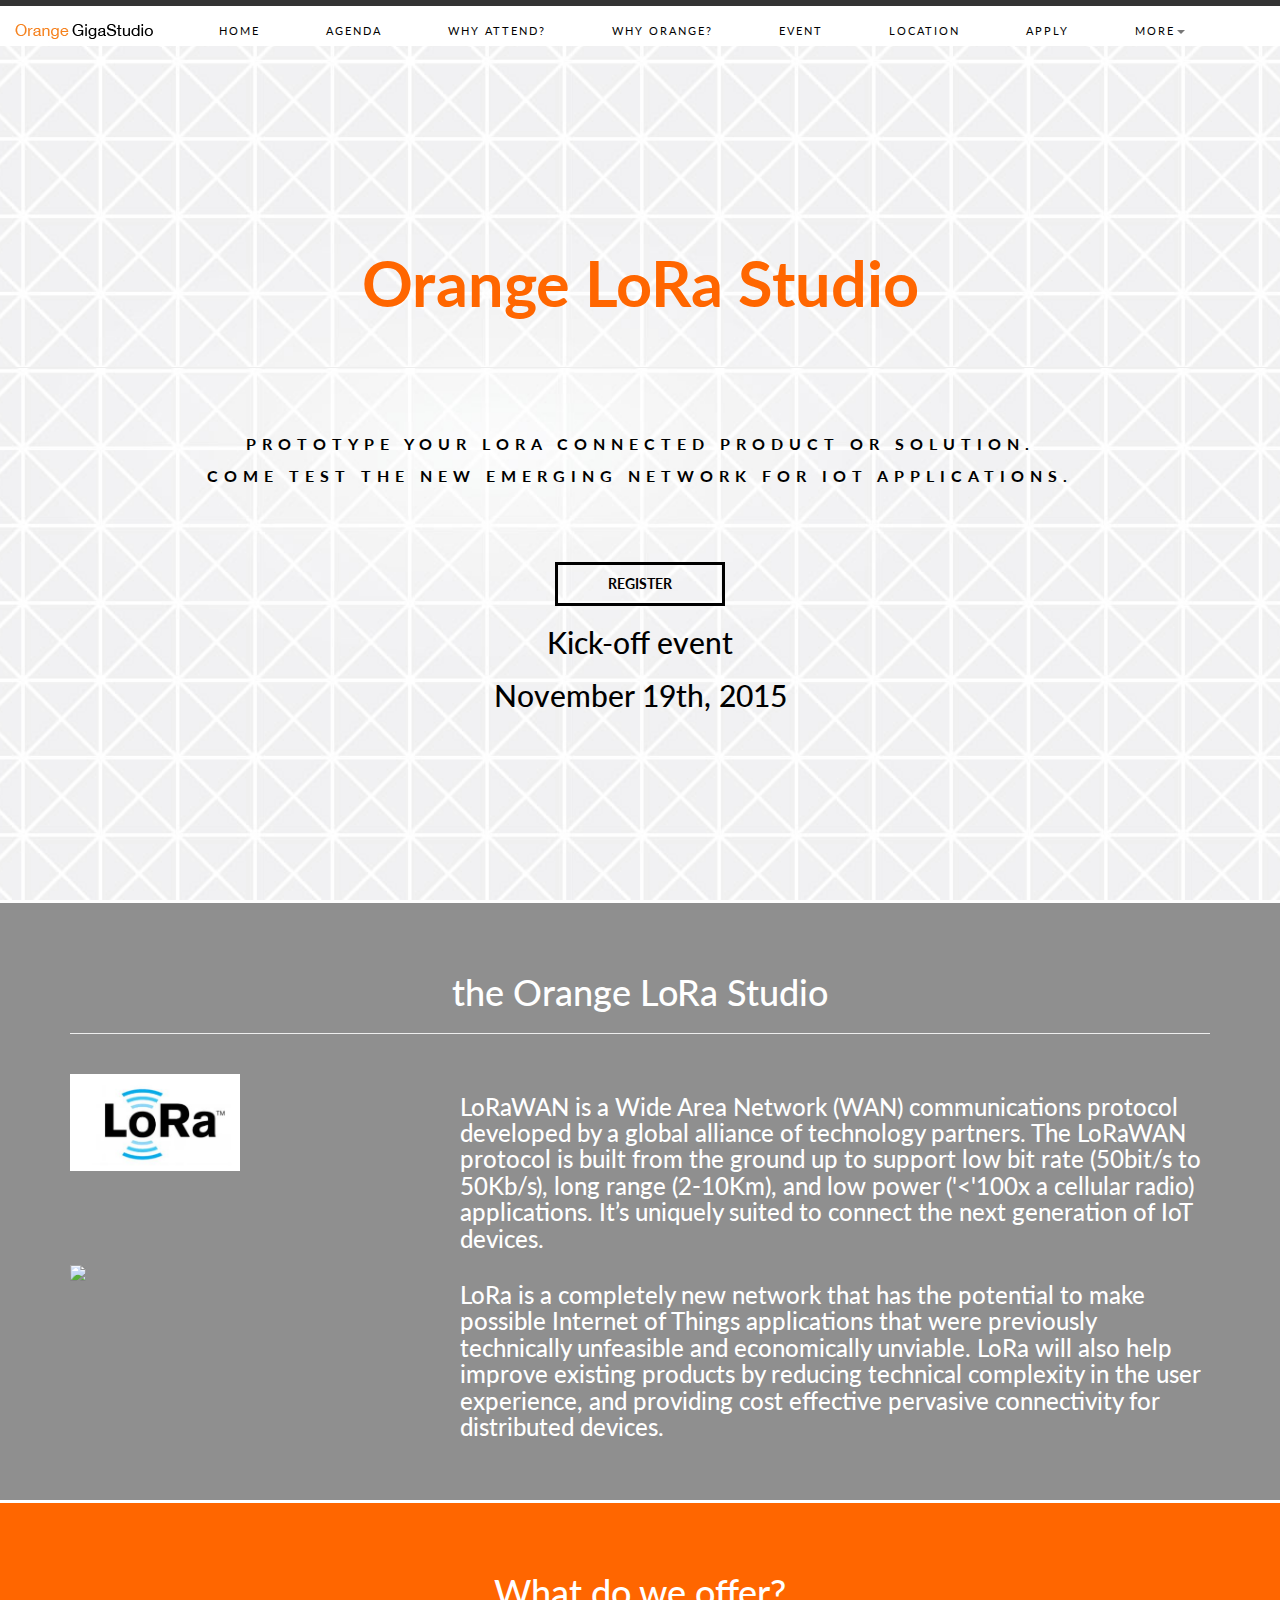
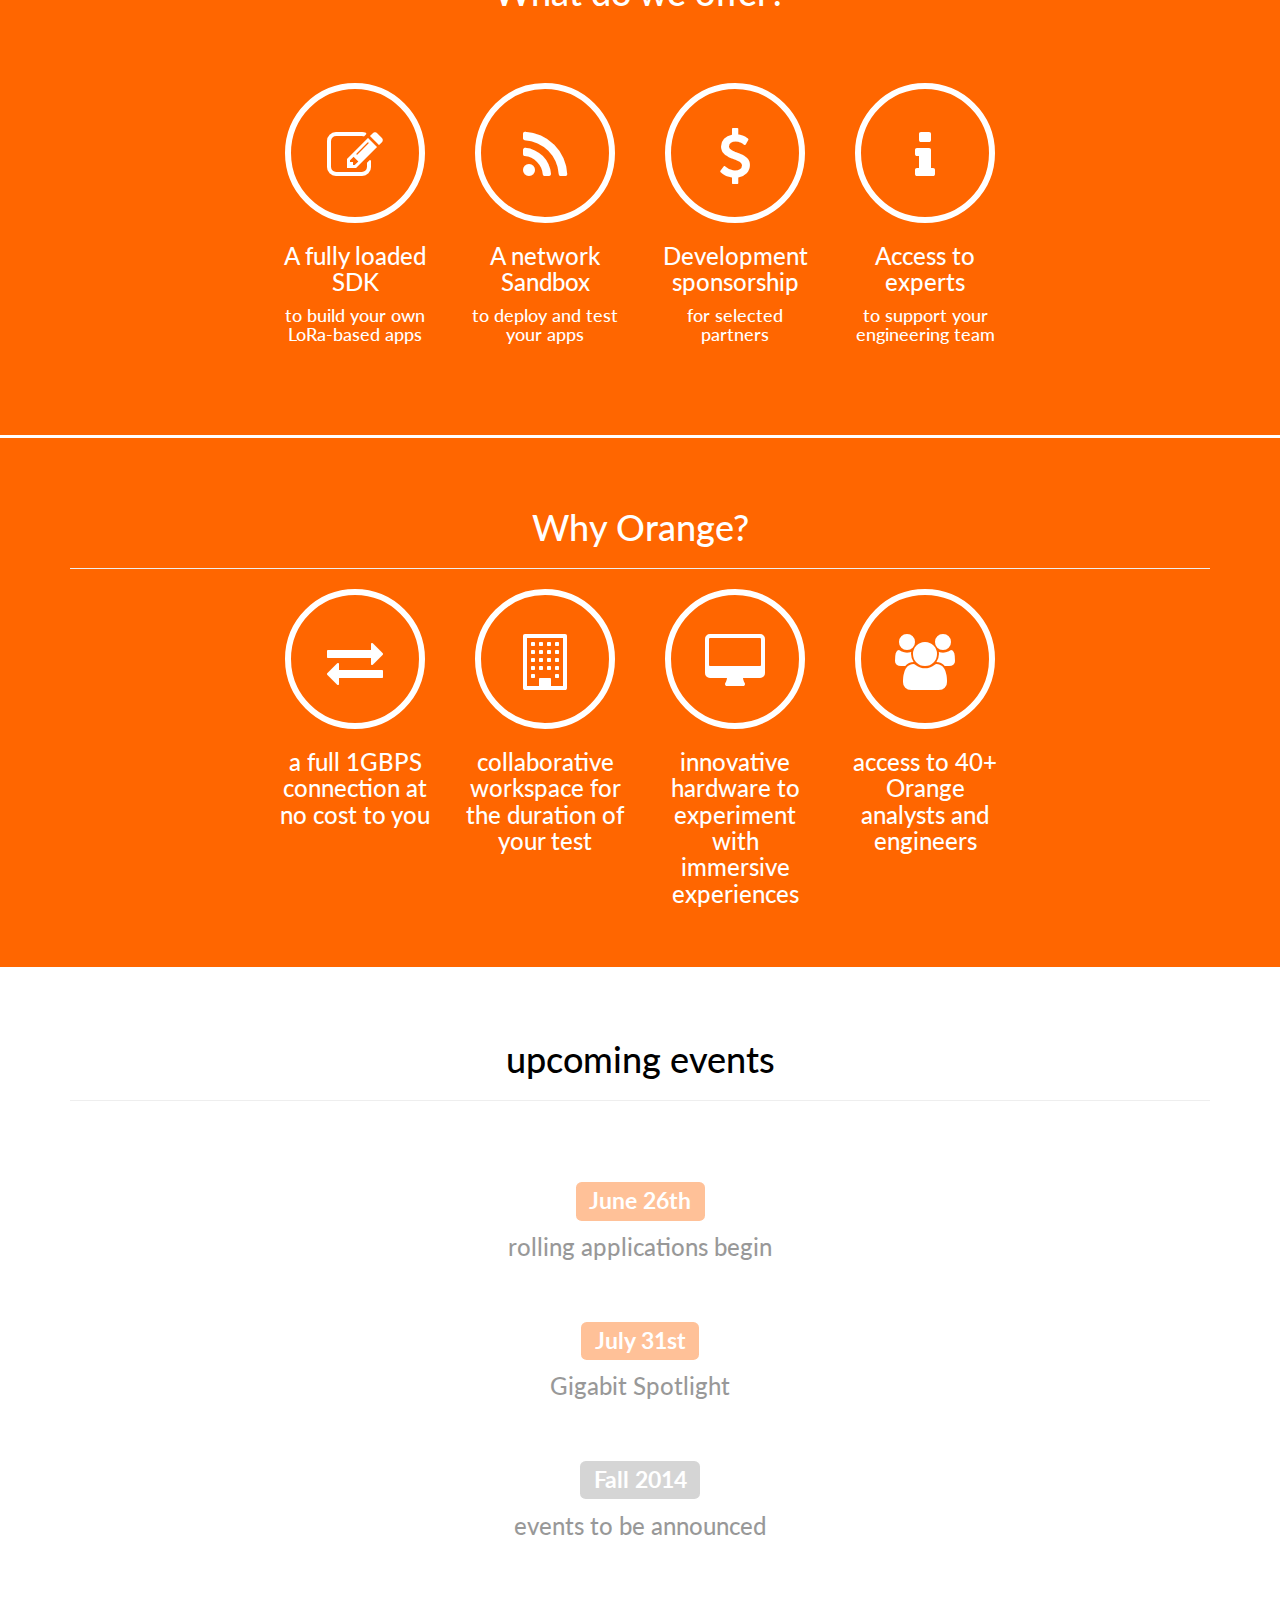
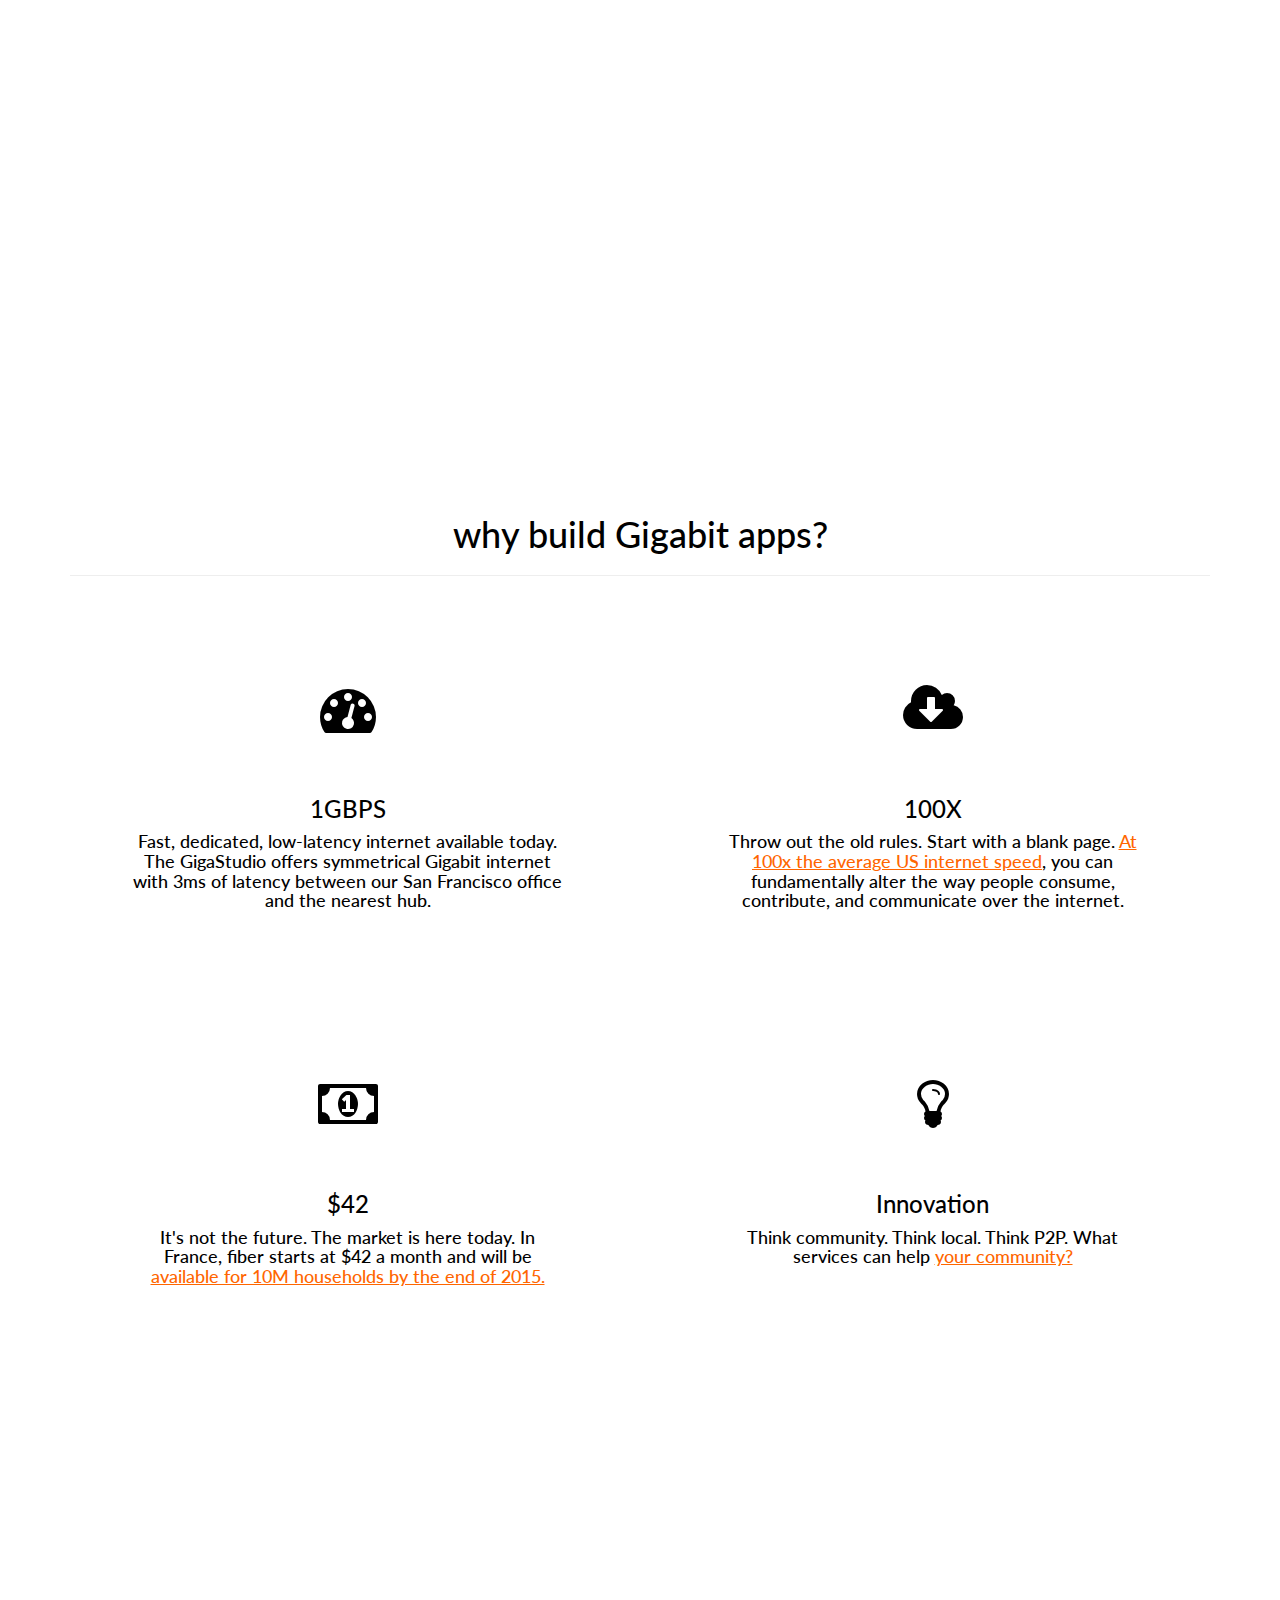
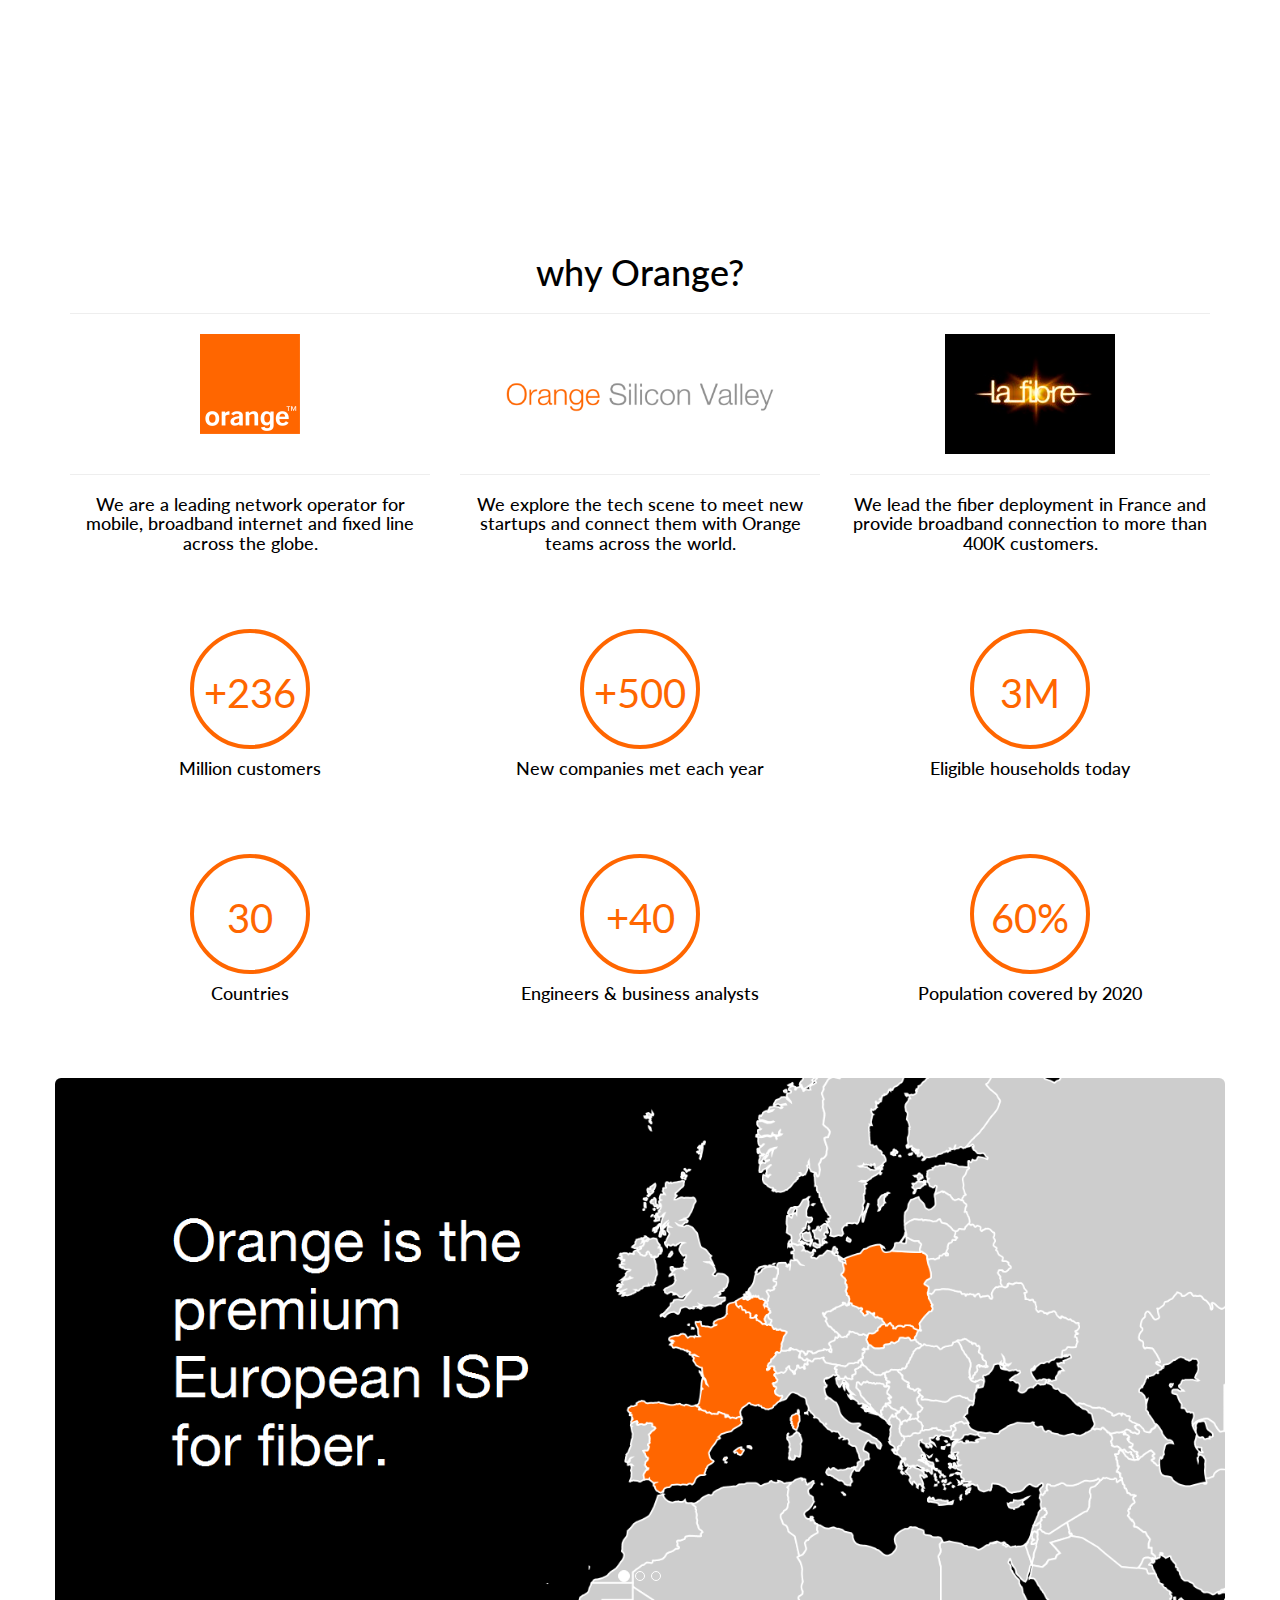
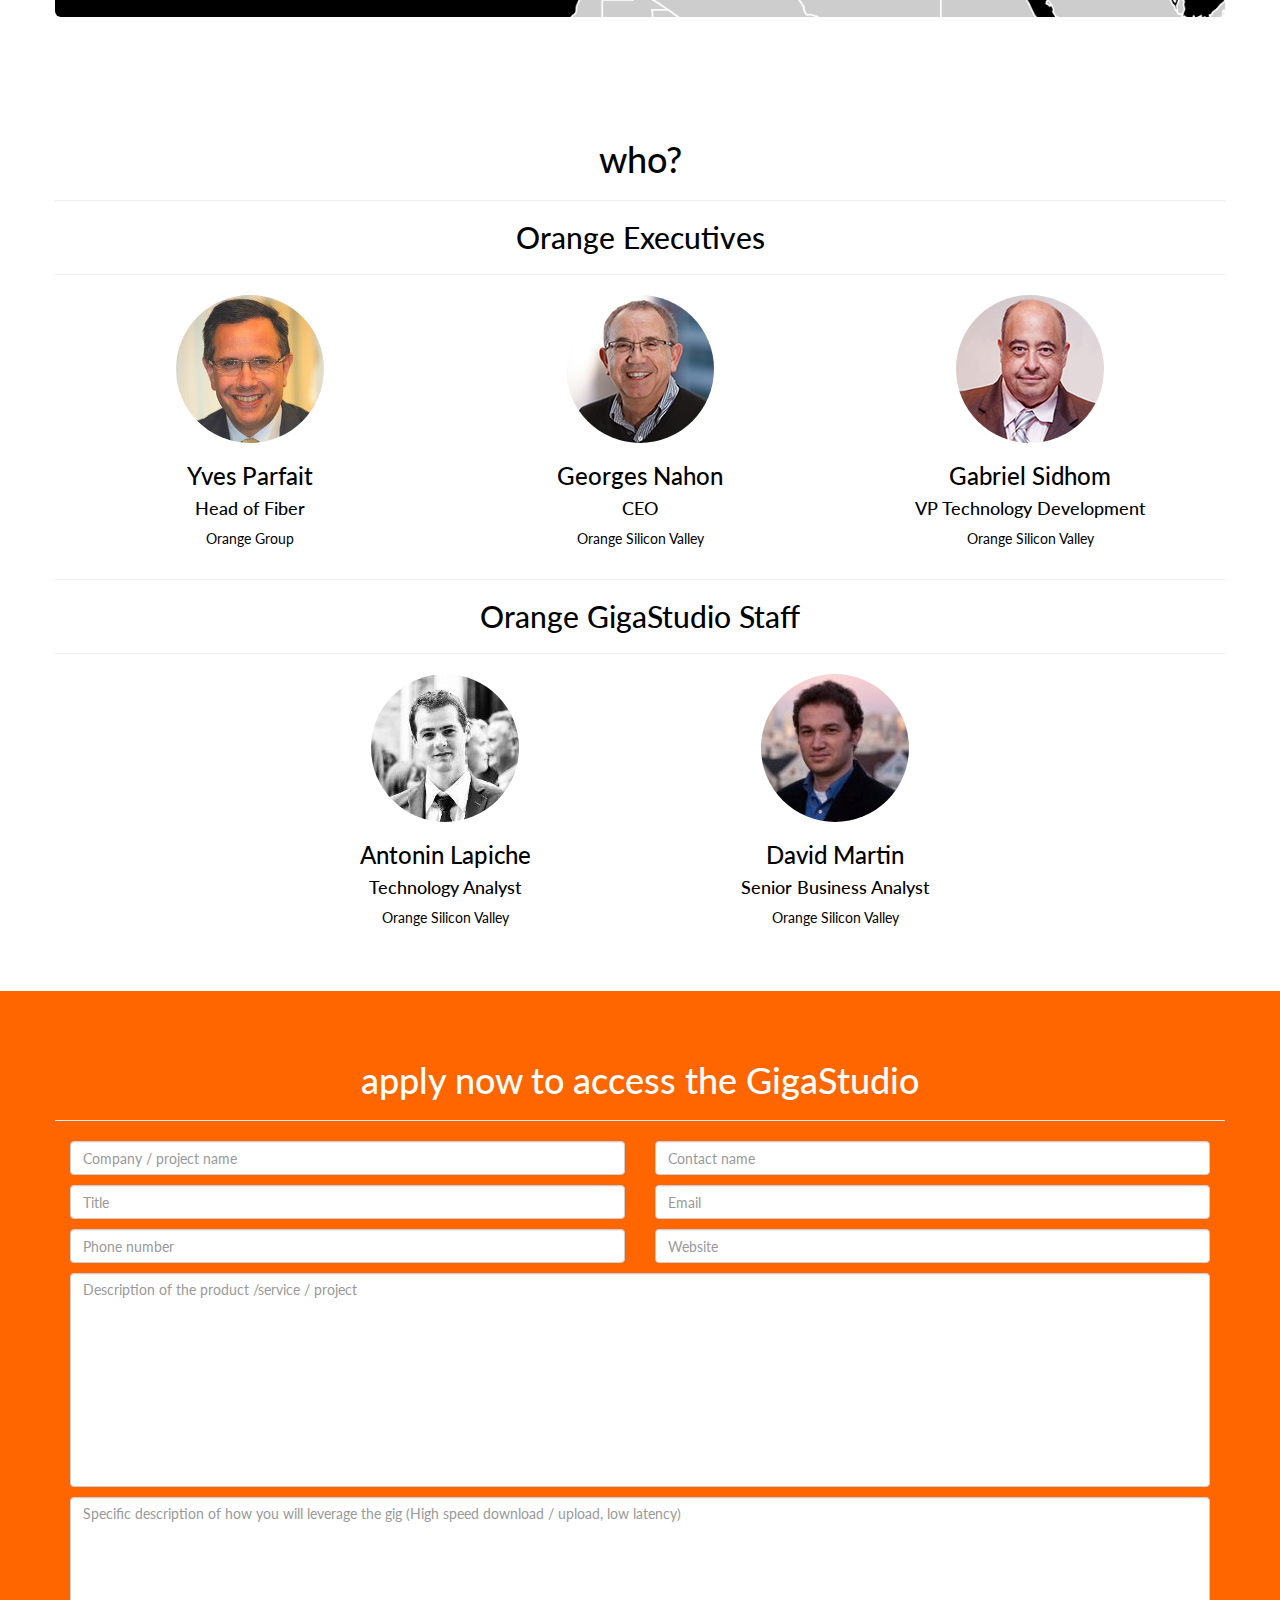
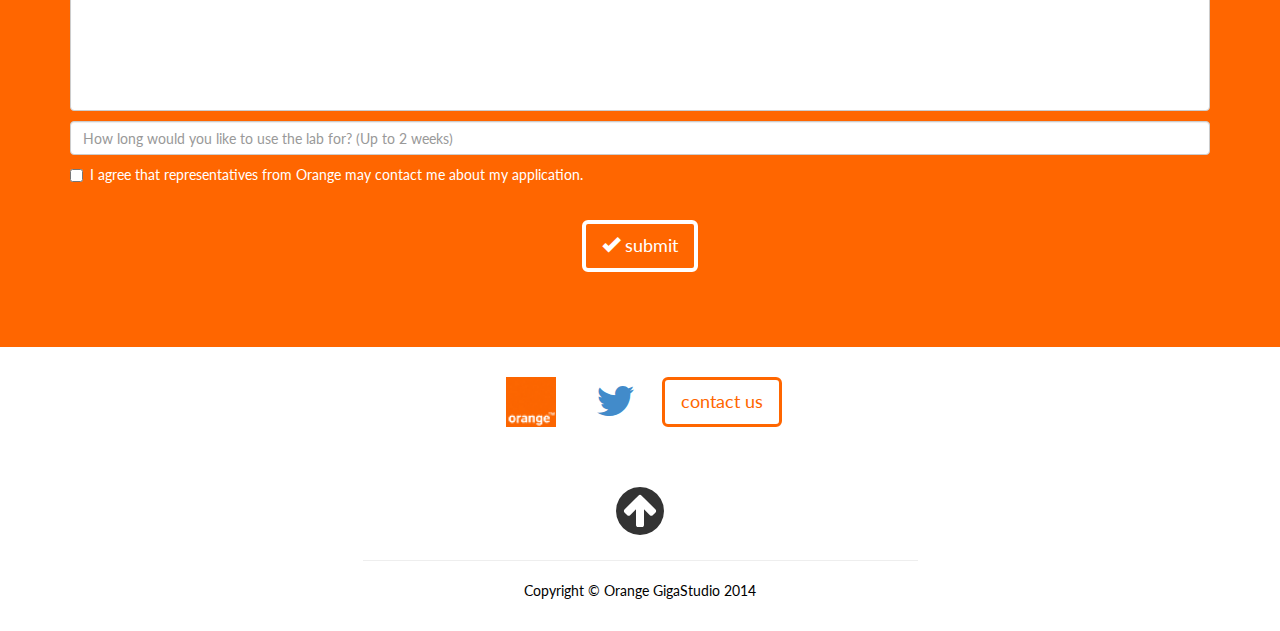
==== commit 81283582: "add intro section" ====
--- a/indexbk.html
+++ b/indexbk.html
@@ -92,20 +92,57 @@
         		</div>
             <hr>
         		<div id=subtitle>
-                   </br></br>
+              </br>
         			<h2>PROTOTYPE YOUR LORA CONNECTED PRODUCT OR SOLUTION.
         				<p>COME TEST THE NEW EMERGING NETWORK FOR IOT APPLICATIONS.</p>
         			</h2>
         		</div>
-                    <a href="#button" class="btn btn-lg btn-primary btn-black">REGISTER</a>
+
+              <a href="#button" class="btn btn-lg btn-primary btn-black">REGISTER</a>
+
             <div class="text center">
                 <h2>Kick-off event</h2>
                 <h2>November 19th, 2015</h2>
                 <br>
                 <br>
-                </div>
-
-     <!-- How? -->
+            </div>
+        </div>
+    </div>
+
+     <!-- Orange Lora Studio Intro -->
+            <div id="intro" class="intro">
+                <div class="container">
+
+                      <div class="text-center">
+                        <h1>the Orange LoRa Studio</h1>
+                      </div>
+
+                			<hr>
+                      <br>
+
+                      <div class="row">
+            				  	<div class="col-md-4">
+          					  		<img src="./img/Lora.jpg" width="170">
+          				  	 </div>
+                        <div class="col-md-8">
+              						<h3> LoRaWAN is a Wide Area Network (WAN) communications protocol developed by a global alliance of technology partners. The LoRaWAN protocol is built from the ground up to support low bit rate (50bit/s to 50Kb/s), long range (2-10Km), and low power ('<'100x a cellular radio) applications. It’s uniquely suited to connect the next generation of IoT devices.</h3>
+                        </div>
+              				</div>
+
+                      <div class="row">
+                          <div class="col-md-4">
+                              <img src="./img/crane.png" width="170">
+                          </div>
+                          <div class="col-md-8">
+                            <h3> LoRa is a completely new network that has the potential to make possible Internet of Things applications that were previously technically unfeasible and economically unviable. LoRa will also help improve existing products by reducing technical complexity in the user experience, and providing cost effective pervasive connectivity for distributed devices.</h3>
+                          </div>
+                      </div>
+
+                </div>
+            </div>
+
+
+     <!-- what? -->
     <div id="What" class="what">
         <div class="container">
 
@@ -155,7 +192,7 @@
         <div class="container">
 
                 <div class="text-center">
-                    <h1>what do we offer?</h1>
+                    <h1>Why Orange?</h1>
 					<hr>
                 </div>
 
--- a/css/stylish-portfolio.css
+++ b/css/stylish-portfolio.css
@@ -352,18 +352,20 @@
   vertical-align: middle;
 }
 
-/* how */
-
-.how {
-  padding: 50px 0;
-  margin-bottom: 3px;
+
+.intro {
+  padding: 50px 0;
+  margin-bottom: 3px;
+  background: #8F8F8F;
+  color: #ffffff;
+
 }
 
 
 .what {
   padding: 50px 0;
   margin-bottom: 3px;
-  background: #8F8F8F;
+  background: #FF6600;
   color: #ffffff;
 }
 
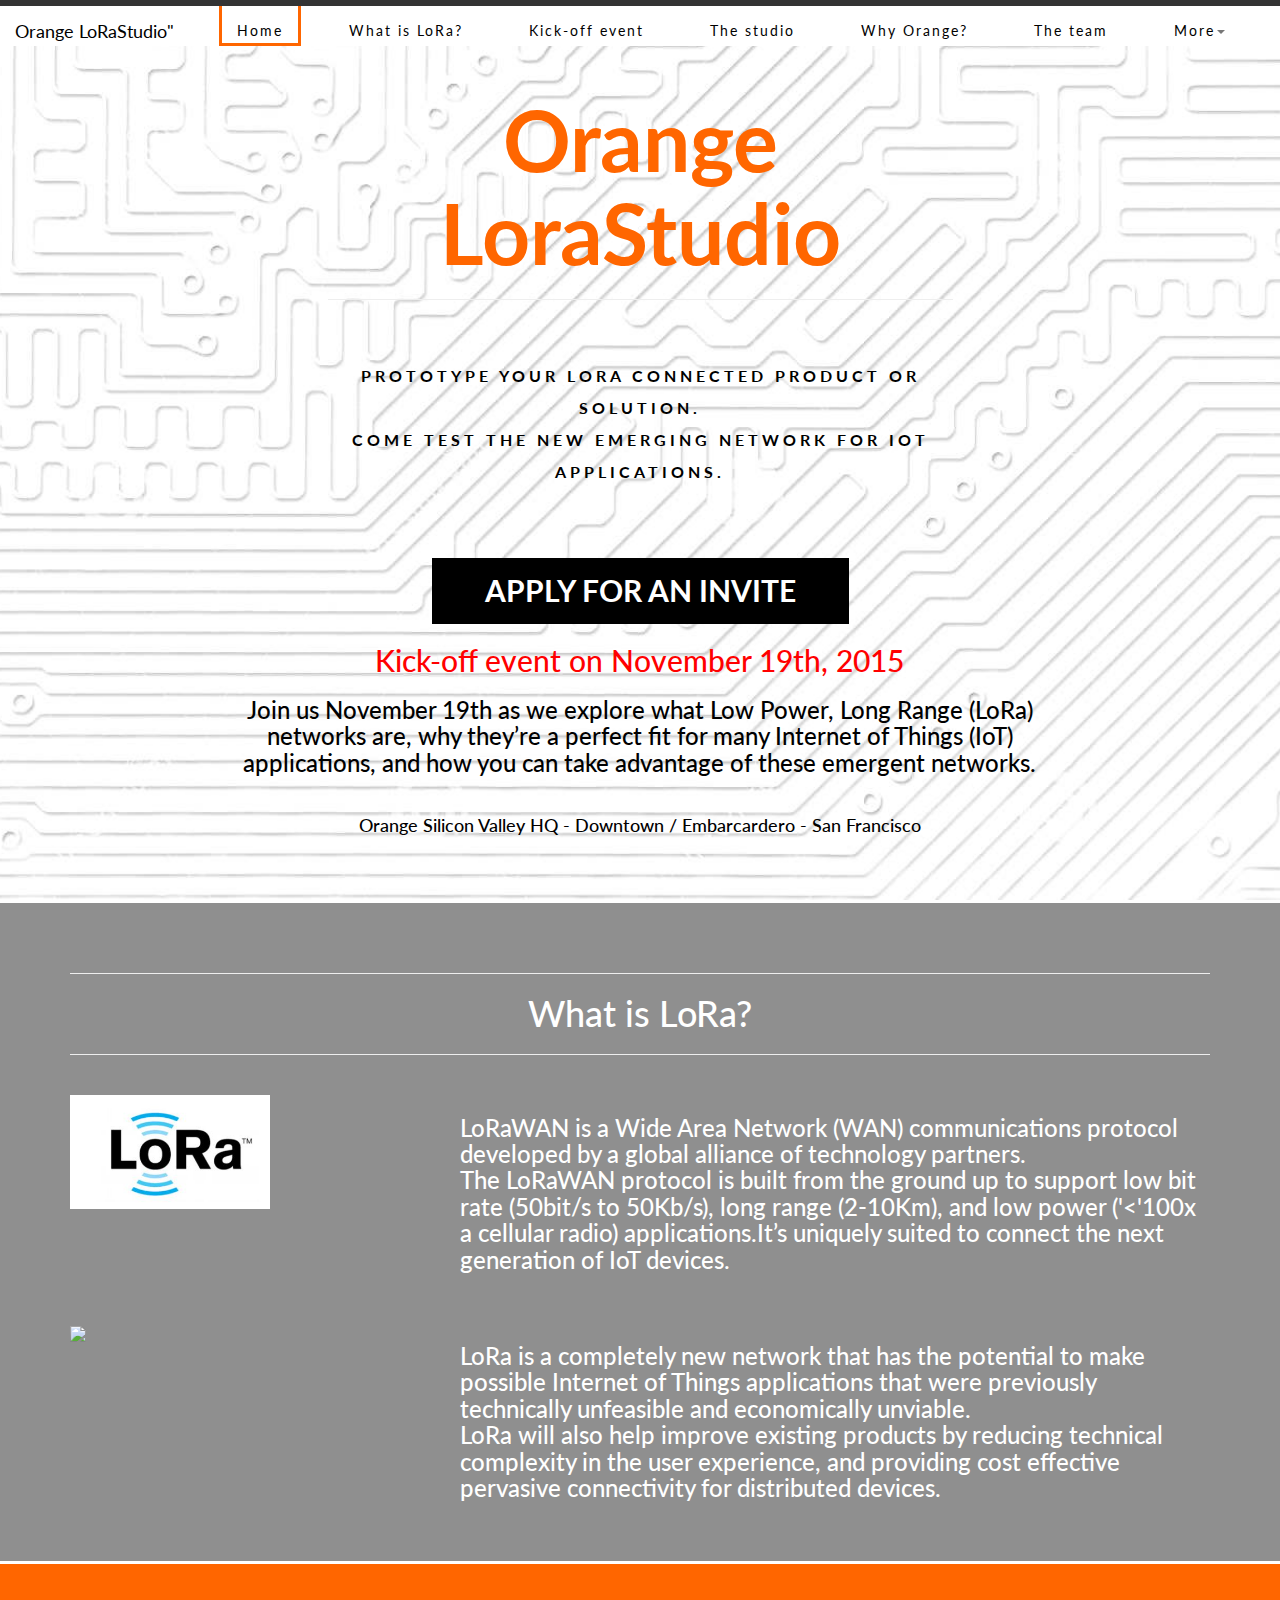
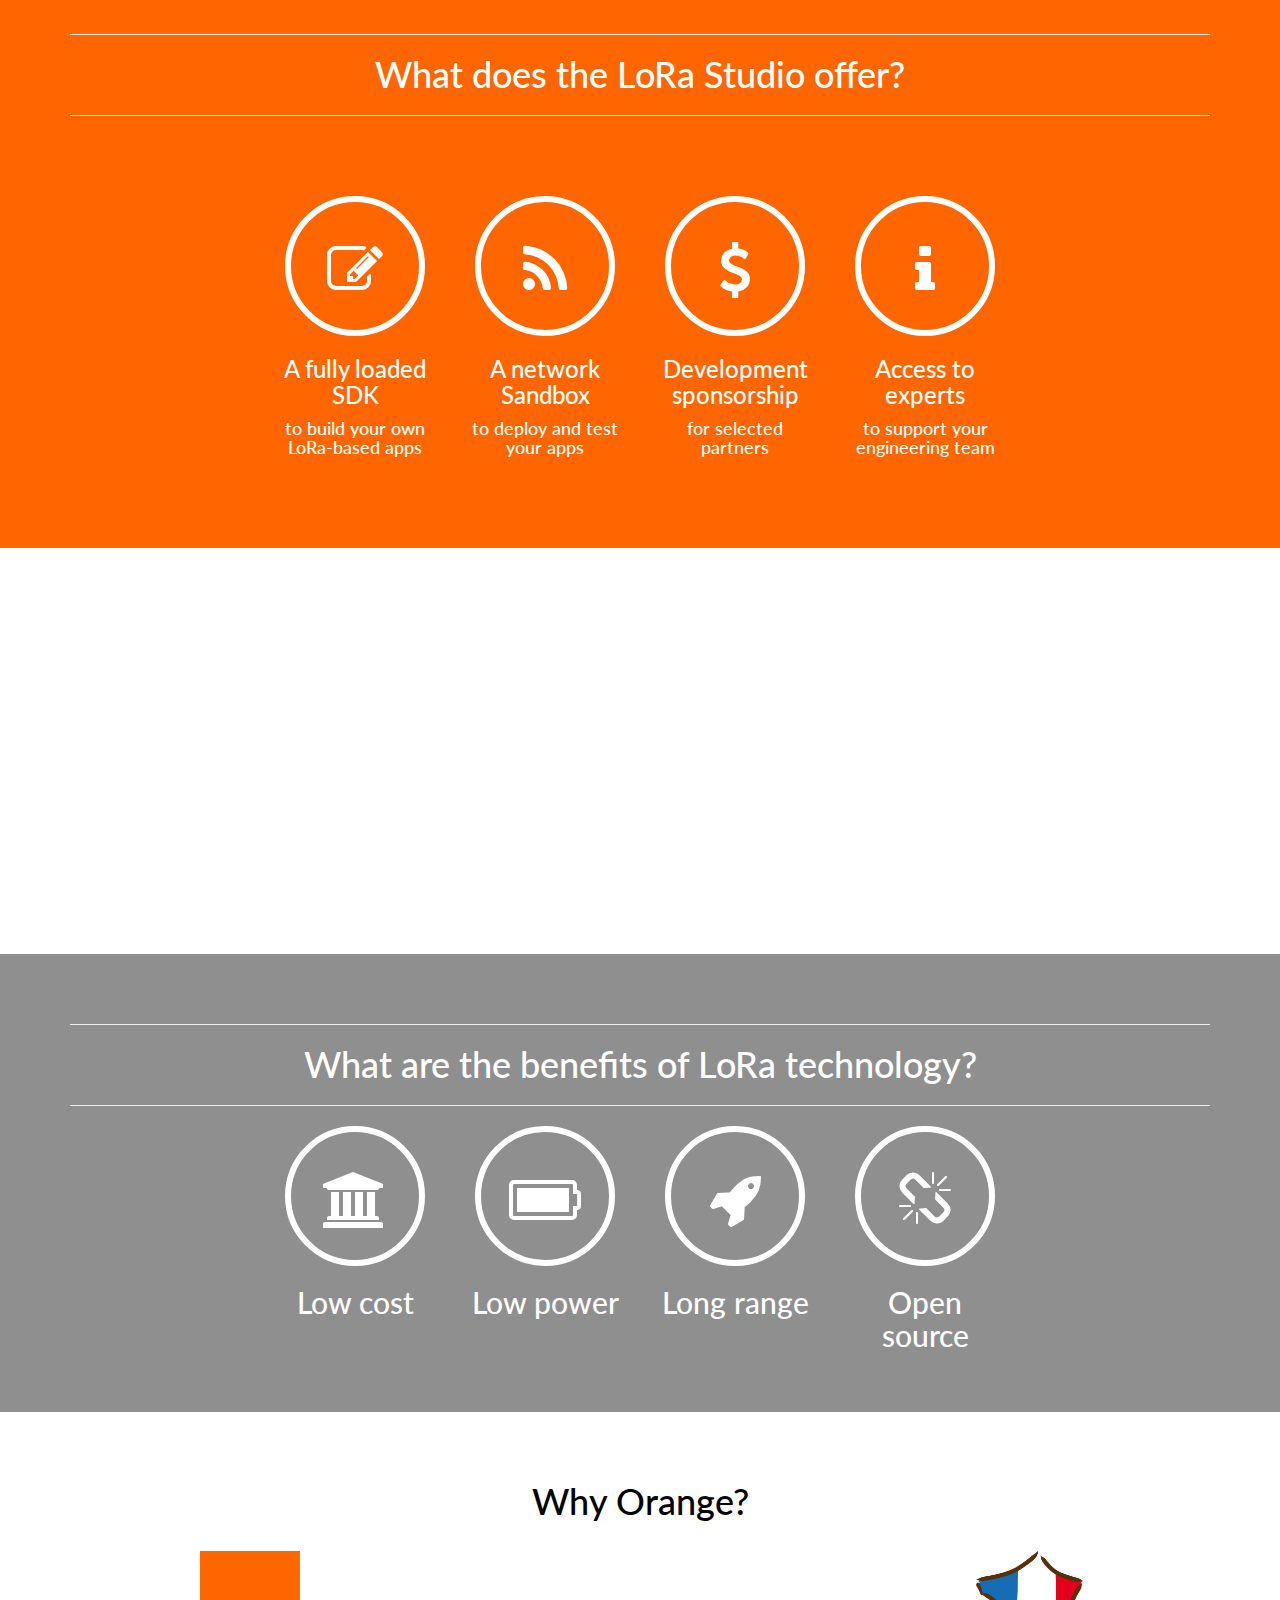
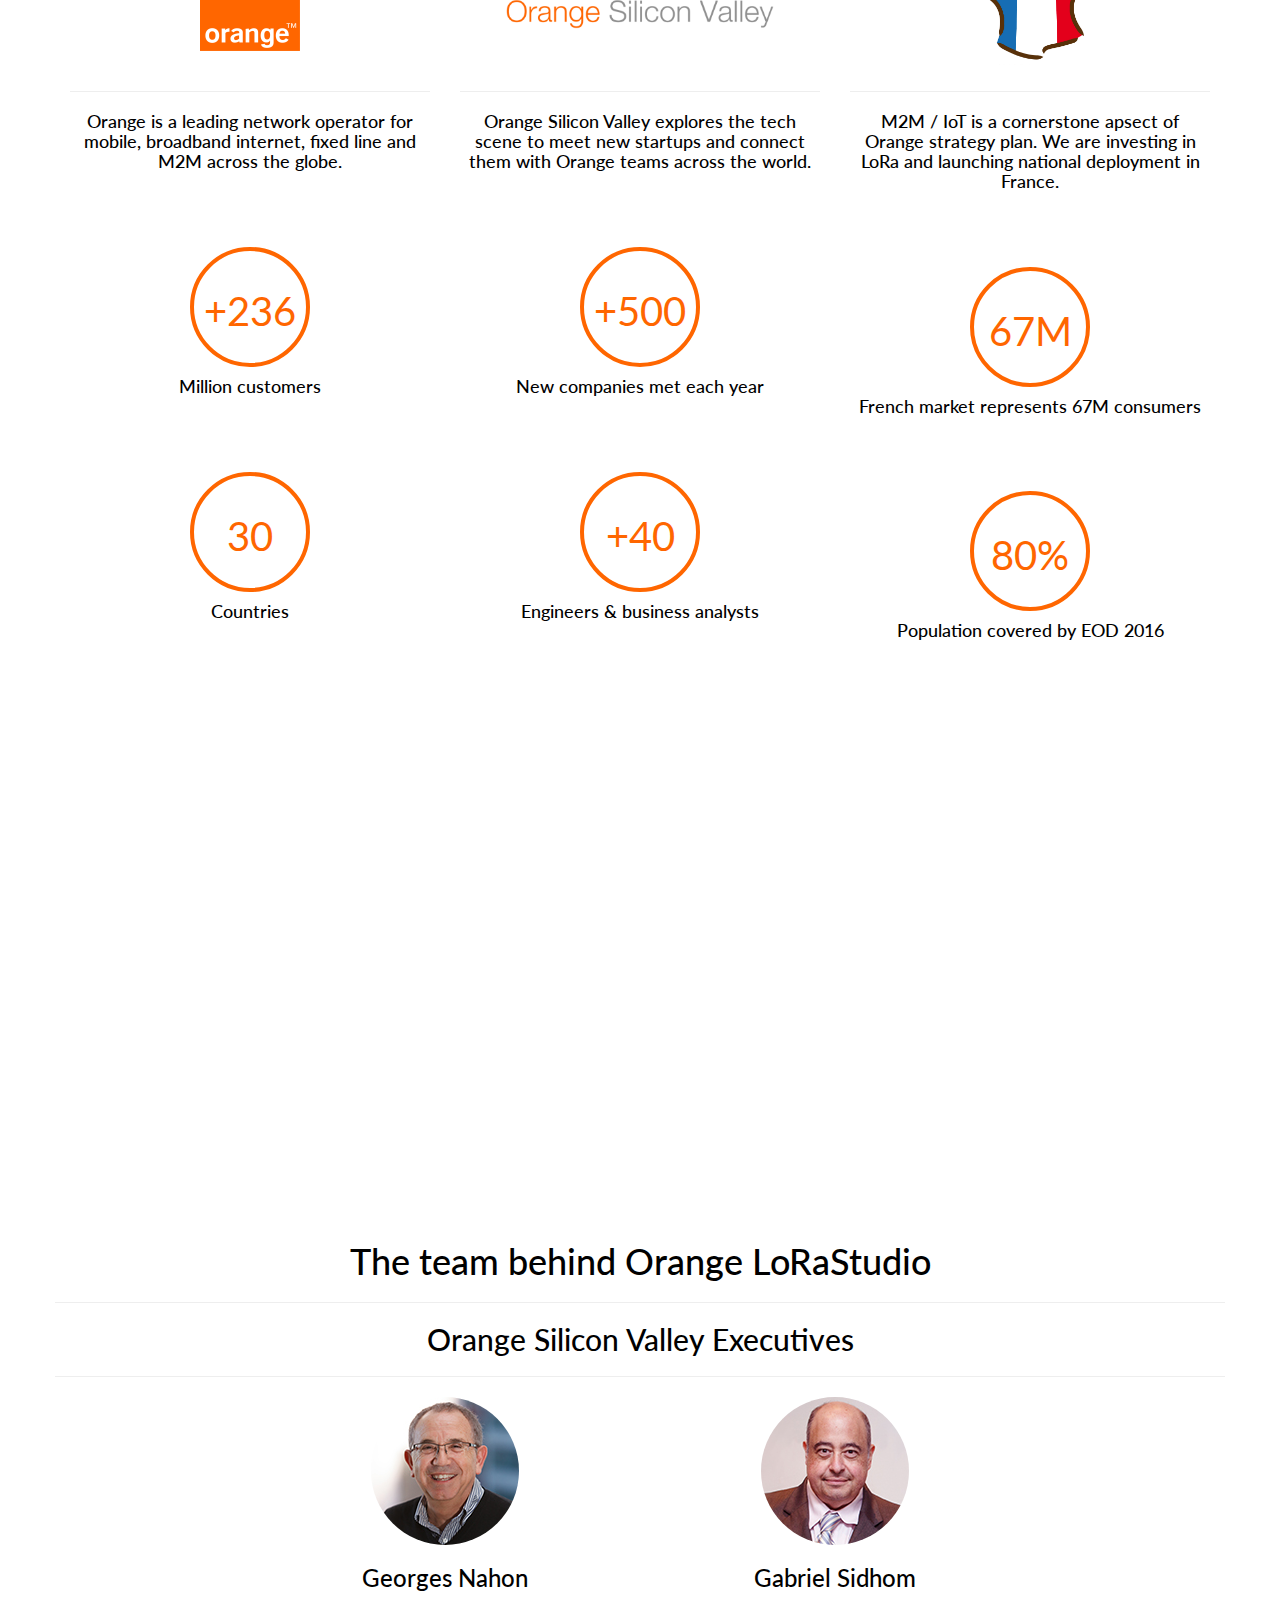
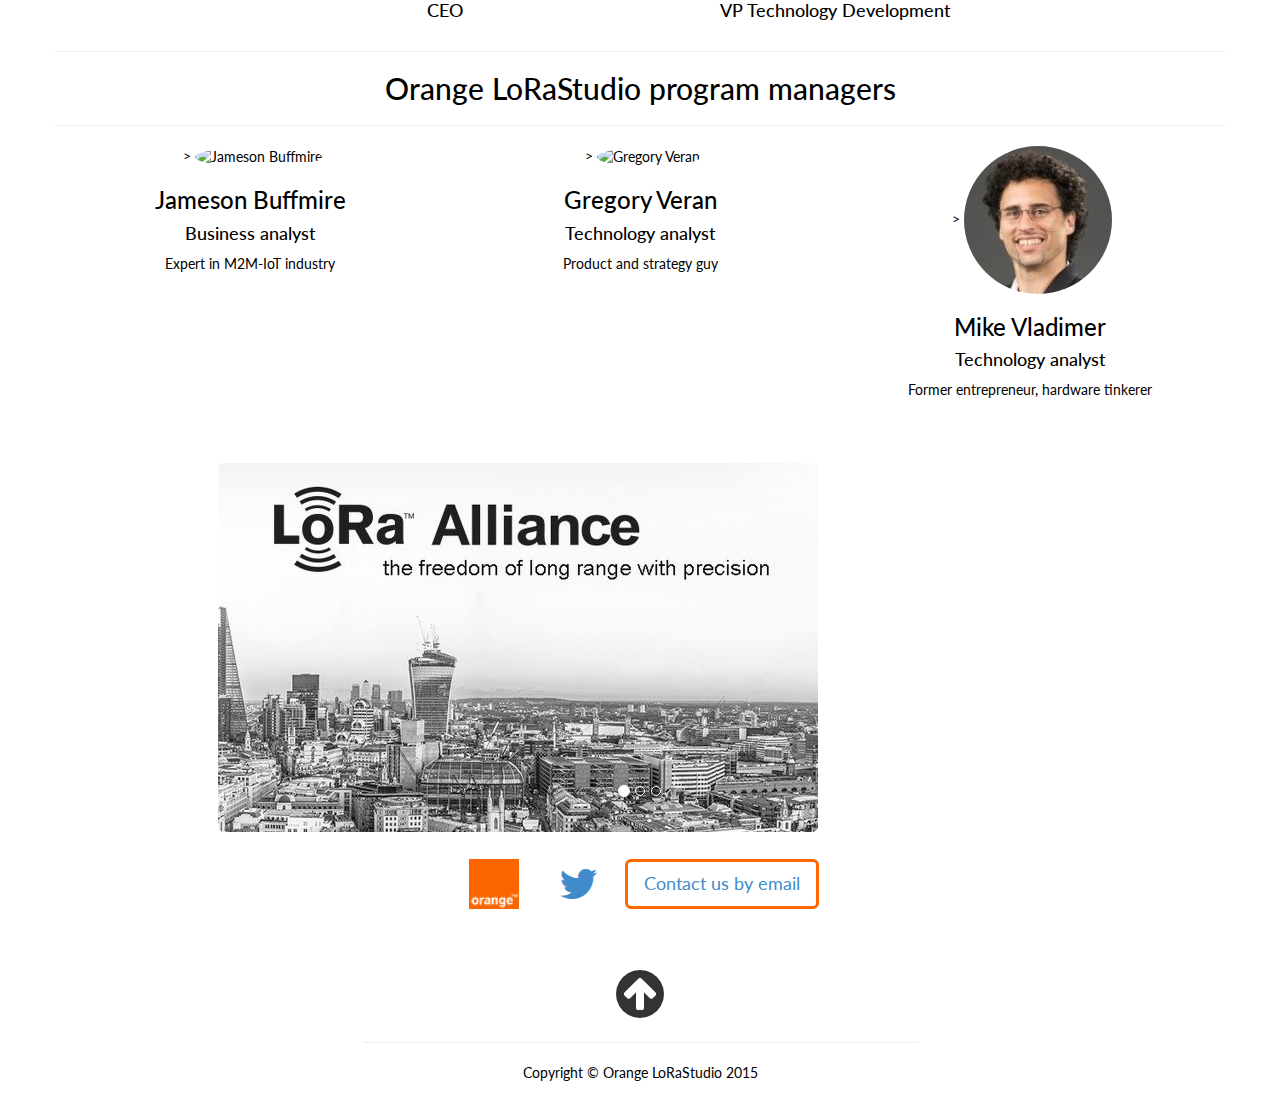
==== commit 60634786: "Rework lots of elements before deploying" ====
--- a/indexbk.html
+++ b/indexbk.html
@@ -22,132 +22,131 @@
 
 <body data-spy="scroll" data-target=".navbar">
 
-<!--[if lt IE 9]>
-<script type="text/javascript">
-        window.location = "unsupported.html";
-    </script>
-<![endif]-->
-
-<!--<div class="modal fade" id="myModal" tabindex="-1" role="dialog" aria-labelledby="myModalLabel" aria-hidden="true">
-		  <div class="modal-dialog modal-lg">
-			<div class="modal-content">
-			  <div class="modal-header">
-				<button type="button" class="close" data-dismiss="modal" aria-hidden="true">&times;</button>
-				<h3 class="modal-title" id="myModalLabel">GigaStudio Availabilities</h3>
-			  </div>
-				<div class="responsive-iframe-container">
-					<iframe src="https://www.google.com/calendar/embed?showTitle=0&amp;showPrint=0&amp;height=600&amp;wkst=1&amp;hl=en&amp;bgcolor=%23ffffff&amp;src=5o7p84r78lrdc8ib83llf1d6do%40group.calendar.google.com&amp;color=%23A32929&amp;ctz=America%2FLos_Angeles" style=" border-width:0 " width="800" height="600" frameborder="0" scrolling="no"></iframe></div>
-			</div>
-		  </div>
-</div>-->
-	<!-- Menu -->
-
-	<nav class="navbar navbar-default navbar-fixed-top navbar-inverse" role="navigation" id="myNavbar">
-	<div id="blkline"></div>
-		<div class="container-fluid">
-		<!-- Brand and toggle get grouped for better mobile display -->
-			<div class="navbar-header">
-			  <button type="button" class="navbar-toggle" data-toggle="collapse" data-target="#bs-example-navbar-collapse-1">
-				<span class="sr-only">Toggle navigation</span>
-				<span class="icon-bar"></span>
-				<span class="icon-bar"></span>
-				<span class="icon-bar"></span>
-			  </button>
-			  <a class="navbar-brand pull-left" href="#top"><img src="./img/LP_logo.jpg" alt="Orange GigaStudio"></a>
-			</div>
-
-			<!-- Collect the nav links, forms, and other content for toggling -->
-			<div class="collapse navbar-collapse" id="bs-example-navbar-collapse-1">
-			  <ul class="nav navbar-nav">
-
-				<li><a href="#how">HOME</a></li>
-				<li><a href="#offer">AGENDA</a></li>
-				<li><a href="#event">WHY ATTEND?</a></li>
-				<li><a href="#why">WHY ORANGE?</a></li>
-				<li><a href="#orange">EVENT</a></li>
-				<li><a href="#who">LOCATION</a></li>
-				<li><a href="#button">APPLY</a></li>
-				<li class="dropdown">
-				  <a href="#" class="dropdown-toggle" data-toggle="dropdown">MORE<b class="caret"></b></a>
-				  <ul class="dropdown-menu">
-					<li><a href="http://orange.com/" target="_blank">Orange Group</a></li>
-					<li><a href="http://orangefab.com/about-orange/#osv" target="_blank">Orange Silicon Valley</a></li>
-					<li><a href="http://orangefab.com/" target="_blank">Orange Fab</a></li>
-				  </ul>
-				</li>
-			 </ul>
-
-			</div><!-- /.navbar-collapse -->
-		</div><!-- /.container-fluid -->
-	</nav>
-	<!-- /Menu -->
-
-    <!-- Splash -->
+<!-- Menu -->
+
+<!-- Menu -->
+
+<nav class="navbar navbar-default navbar-fixed-top navbar-inverse" role="navigation" id="myNavbar">
+<div id="blkline"></div>
+  <div class="container-fluid">
+  <!-- Brand and toggle get grouped for better mobile display -->
+    <div class="navbar-header">
+      <button type="button" class="navbar-toggle" data-toggle="collapse" data-target="#bs-example-navbar-collapse-1">
+      <span class="sr-only">Toggle navigation</span>
+      <span class="icon-bar"></span>
+      <span class="icon-bar"></span>
+      <span class="icon-bar"></span>
+      </button>
+      <a class="navbar-brand pull-left" href="#top">Orange LoRaStudio"</a>
+    </div>
+
+    <!-- Collect the nav links, forms, and other content for toggling -->
+    <div class="collapse navbar-collapse" id="bs-example-navbar-collapse-1">
+      <ul class="nav navbar-nav">
+
+      <li><a href="#top">Home</a></li>
+      <li><a href="#what">What is LoRa?</a></li>
+      <li><a href="#event">Kick-off event</a></li>
+      <li><a href="#studio">The studio</a></li>
+      <li><a href="#orange">Why Orange?</a></li>
+      <li><a href="#team">The team</a></li>
+      <li class="dropdown">
+        <a href="#" class="dropdown-toggle" data-toggle="dropdown">More<b class="caret"></b></a>
+        <ul class="dropdown-menu">
+        <li><a href="http://orange.com/" target="_blank">Orange Group</a></li>
+        <li><a href="http://www.orangesv.com" target="_blank">Orange Silicon Valley</a></li>
+        <li><a href="http://orangefab.com/" target="_blank">Orange Fab</a></li>
+        <li><a href="http://orangesv.com/careers/" target="_blank">Careers</a></li>
+        </ul>
+      </li>
+     </ul>
+
+    </div><!-- /.navbar-collapse -->
+  </div><!-- /.container-fluid -->
+</nav>
+<!-- /Menu -->
+<!-- /Menu -->
+
+<!-- Splash -->
     <div id="top" class="header">
-        <div class="vert-text hidden-xs">
-        		<br>
-            <br>
-            <div id=main_logo>
-        			<h1>Orange LoRa Studio</h1>
+        <div class="vert-text">
+            <br><br>
+
+            <div class="row">
+              <div id="maintitle" class="col-md-6 col-md-offset-3">
+          			<h1 class="titleorange">Orange LoraStudio</h1>
+              <hr>
+          		<div id=subtitle>
+                </br>
+          			<h2>PROTOTYPE YOUR LORA CONNECTED PRODUCT OR SOLUTION.<p>COME TEST THE NEW EMERGING NETWORK FOR IOT APPLICATIONS.</p></h2>
+              </div>
         		</div>
-            <hr>
-        		<div id=subtitle>
-              </br>
-        			<h2>PROTOTYPE YOUR LORA CONNECTED PRODUCT OR SOLUTION.
-        				<p>COME TEST THE NEW EMERGING NETWORK FOR IOT APPLICATIONS.</p>
-        			</h2>
-        		</div>
-
-              <a href="#button" class="btn btn-lg btn-primary btn-black">REGISTER</a>
-
-            <div class="text center">
-                <h2>Kick-off event</h2>
-                <h2>November 19th, 2015</h2>
+            </div>
+
+            <div class="row">
+              <div id=event class="text-center row">
+                <a href="#button" class="btn btn-lg btn-primary btn-black">APPLY FOR AN INVITE</a>
+              </div>
+            </div>
+
+            <div class="row">
+              <div class="col-md-8 col-md-offset-2 row">
+                <h2 class="red">Kick-off event on November 19th, 2015</h2>
+                <h3>Join us November 19th as we explore what Low Power, Long Range (LoRa) networks are, why they’re a perfect fit for many Internet of Things (IoT) applications, and how you can take advantage of these emergent networks.</h3>
                 <br>
-                <br>
+                <h4>Orange Silicon Valley HQ - Downtown / Embarcardero - San Francisco</h4>
+              </div>
             </div>
+
         </div>
     </div>
-
-     <!-- Orange Lora Studio Intro -->
-            <div id="intro" class="intro">
+<!-- Splash -->
+
+
+<!-- Lora Tech Intro -->
+            <div id="what" class="intro">
                 <div class="container">
 
                       <div class="text-center">
-                        <h1>the Orange LoRa Studio</h1>
+                        <hr>
+                        <h1>What is LoRa?</h1>
                       </div>
 
                 			<hr>
                       <br>
 
-                      <div class="row">
+                      <div class="row" vcenter>
             				  	<div class="col-md-4">
-          					  		<img src="./img/Lora.jpg" width="170">
+          					  		<img src="./img/Lora.jpg" width="200px">
           				  	 </div>
                         <div class="col-md-8">
-              						<h3> LoRaWAN is a Wide Area Network (WAN) communications protocol developed by a global alliance of technology partners. The LoRaWAN protocol is built from the ground up to support low bit rate (50bit/s to 50Kb/s), long range (2-10Km), and low power ('<'100x a cellular radio) applications. It’s uniquely suited to connect the next generation of IoT devices.</h3>
+              						<h3> LoRaWAN is a Wide Area Network (WAN) communications protocol developed by a global alliance of technology partners. <br>The LoRaWAN protocol is built from the ground up to support low bit rate (50bit/s to 50Kb/s), long range (2-10Km), and low power ('<'100x a cellular radio) applications.It’s uniquely suited to connect the next generation of IoT devices.</h3>
                         </div>
               				</div>
-
-                      <div class="row">
+                      <br>
+                      <br>
+                      <div class="row" vcenter>
                           <div class="col-md-4">
                               <img src="./img/crane.png" width="170">
                           </div>
                           <div class="col-md-8">
-                            <h3> LoRa is a completely new network that has the potential to make possible Internet of Things applications that were previously technically unfeasible and economically unviable. LoRa will also help improve existing products by reducing technical complexity in the user experience, and providing cost effective pervasive connectivity for distributed devices.</h3>
+                            <h3> LoRa is a completely new network that has the potential to make possible Internet of Things applications that were previously technically unfeasible and economically unviable. <br>LoRa will also help improve existing products by reducing technical complexity in the user experience, and providing cost effective pervasive connectivity for distributed devices.</h3>
                           </div>
                       </div>
 
                 </div>
             </div>
-
-
-     <!-- what? -->
-    <div id="What" class="what">
+<!-- Orange Lora Studio Intro -->
+
+
+<!-- what? -->
+    <div id="studio" class="what">
         <div class="container">
 
 			<div class="text-center">
-				<h1>What do we offer?</h1>
+        <hr>
+				<h1>What does the LoRa Studio offer?</h1>
+        <hr>
 				<br>
 			</div>
 
@@ -185,147 +184,71 @@
 
         </div>
     </div>
-    <!-- /how? -->
-
-		<!-- Offer -->
-	<div id="offer" class="offer">
+<!-- /what? -->
+
+<!-- Callout -->
+  	<div class="callout" id="callout2">
+  		<div class="vert-text hidden-xs">
+  			<h1>Imagine your connected device / solution unchained from traditional connectivity limitations</h1>
+  		</div>
+  		<div class="vert-text visible-xs">
+  			<h2>Imagine your connected device / solution unchained from traditional connectivity pain limitations<h2>
+  		</div>
+  	</div>
+<!-- /Callout -->
+
+
+<!-- LoRa Benefits -->
+	<div id="LoRa" class="LoRa">
         <div class="container">
 
                 <div class="text-center">
-                    <h1>Why Orange?</h1>
-					<hr>
-                </div>
-
-				<div class="col-md-2 col-md-offset-2 text-center">
-					<i class="why-icon fa fa-exchange"></i>
-                    <h3>a full 1GBPS connection at no cost to you</h3>
+                    <hr>
+                    <h1>What are the benefits of LoRa technology?</h1>
+					          <hr>
+                </div>
+
+				        <div class="col-md-2 col-md-offset-2 text-center">
+					        <i class="why-icon fa fa-university"></i>
+                  <h2>Low cost</h2>
                 </div>
 
                 <div class="col-md-2 text-center">
-					<i class="why-icon fa fa-building-o"></i>
-                    <h3>collaborative workspace for the duration of your test</h3>
+					          <i class="why-icon fa fa-battery-4"></i>
+                    <h2>Low power</h2>
                 </div>
 
                 <div class="col-md-2 text-center">
-					<i class="why-icon fa fa-desktop"></i>
-                    <h3>innovative hardware to experiment with immersive experiences</h3>
+					          <i class="why-icon fa fa-rocket"></i>
+                    <h2>Long range</h2>
                 </div>
 
                 <div class="col-md-2 text-center">
-					<i class="why-icon fa fa-users"></i>
-                    <h3>access to 40+ Orange analysts and engineers </h3>
+					          <i class="why-icon fa fa-chain-broken"></i>
+                    <h2>Open source</h2>
                 </div>
 
         </div>
-    </div>
-	<!-- /Offer -->
-
-	<!-- Event -->
-	<div id="event" class="event">
-        <div class="container">
-			<div class="text-center">
-				<h1>upcoming events</h1>
-				<hr>
-			</div>
-			<br>
-			<div class="col-md-6 col-md-offset-3 text-center" >
-			<ul class="list-group">
-			  <li class="list-group-item"><h2><span class="label label-success">June 26th</span></h2><h3> rolling applications begin</h3></li>
-			  <li class="list-group-item"><h2><span class="label label-success">July 31st</span></h2><h3> Gigabit Spotlight</h3></li>
-			  <li class="list-group-item"><h2><span class="label label-default">Fall 2014</span></h2><h3> events to be announced</h3></li>
-			  <!--<li class="list-group-item"><h2><span class="label label-default">Fall 2014</span></h2><h3> Orange Fab / Orange GigaStudio mixer</h3></li>-->
-
-			</ul>
-			</div>
-        </div>
-    </div>
-	<!-- Event -->
-
-	<!-- Callout -->
-	<div class="callout" id="callout2">
-		<div class="vert-text hidden-xs">
-			<h1>how does your app scale to the Gig?</h1>
-		</div>
-		<div class="vert-text visible-xs">
-			<h2>how does your app scale to the Gig?<h2>
-		</div>
-	</div>
-	<!-- /Callout -->
-
-	<!-- Why? -->
-    <div id="why" class="why">
-        <div class="container">
-			<div class="text-center">
-				<h1>why build Gigabit apps?</h1>
-				<hr>
-			</div>
-            <div class="row">
-                <div class="col-md-6 text-center text-center">
-                    <div class="why-item">
-                        <i class="why-icon fa fa-tachometer"></i>
-                        <h3>1GBPS</h3>
-                        <h4>Fast, dedicated, low-latency internet available today. The GigaStudio offers symmetrical Gigabit internet with 3ms of latency between our San Francisco office and the nearest hub.</h4>
-                    </div>
-                </div>
-                <div class="col-md-6 text-center text-center">
-                    <div class="why-item">
-                        <i class="why-icon fa fa-cloud-download"></i>
-                        <h3>100X</h3>
-                        <h4>Throw out the old rules. Start with a blank page. <a href="http://www.cbsnews.com/news/google-fiber-shows-speeds-100-times-faster-than-regular-a-cable-internet/" target="_blank">At 100x the average US internet speed</a>, you can fundamentally alter the way people consume, contribute, and communicate over the internet.</h4>
-                    </div>
-                </div>
-			</div>
-			<div class="row">
-			<div class="why-item">
-			</div></div>
-			<div class="row">
-                <div class="col-md-6 text-center text-center">
-                    <div class="why-item">
-                        <i class="why-icon fa fa-money"></i>
-                        <h3>$42</h3>
-                        <h4>It's not the future.  The market is here today. In France, fiber starts at $42 a month and will be <a href="http://www.orange.com/en/innovation/networks/high-speed-and-very-high-speed-broadband-networks/fiber-optic" target="_blank">available for 10M households by the end of 2015.</a></h4>
-                    </div>
-                </div>
-                <div class="col-md-6  text-center">
-                    <div class="why-item">
-                        <i class="why-icon fa fa-lightbulb-o"></i>
-                        <h3>Innovation</h3>
-                        <h4>Think community. Think local.  Think P2P. What services can help <a href="http://us-ignite.org/city-stories/" target="_blank">your community? </a></h4>
-                    </div>
-                </div>
-            </div>
-        </div>
-    </div>
-    <!-- /Why? -->
-
-
-
-	<!-- Callout -->
-	<div class="callout" id="callout3">
-		<div class="vert-text hidden-xs">
-			<h1>explore global distribution opportunities with Orange</h1>
-		</div>
-		<div class="vert-text visible-xs">
-			<h2>explore global distribution opportunities with Orange</h2>
-		</div>
-	</div>
-	<!-- /Callout -->
-
-	<!-- Orange -->
+  </div>
+<!-- /LoRa Benefits -->
+
+
+
+<!-- Orange -->
     <div id="orange" class="orange">
         <div class="container">
 
 			<div class="text-center">
-				<h1>why Orange?</h1>
-				<hr>
-			</div>
+        <h1>Why Orange?</h1>
+        <br>
+				</div>
 			<div class="row">
 			<div class="col-md-4 text-center">
 				<div class="image_container">
 					<img src="./img/logo_rgb.jpg" alt="Orange" height="100">
 				</div>
 				<hr>
-				<h4>We are a leading network operator for mobile, broadband internet and fixed line across the globe.</h4>
+				<h4>Orange is a leading network operator for mobile, broadband internet, fixed line and M2M across the globe.</h4>
 
 				<div class="why-item-orange">
 					<div class="rounded">+236</div>
@@ -340,7 +263,7 @@
 			<div class="col-md-4 text-center">
 
 				<img src="./img/OSV.png" alt="Orange SV" height="120"> <hr>
-				<h4>We explore the tech scene to meet new startups and connect them with Orange teams across the world.</h4>
+				<h4>Orange Silicon Valley explores the tech scene to meet new startups and connect them with Orange teams across the world.</h4>
 
 
 				<div class="why-item-orange">
@@ -356,81 +279,53 @@
 
 			<div class="col-md-4 text-center">
 
-				<img src="./img/la_fibre_bold FOND NOIR_2.jpg" alt="La Fibre" height="120"> <hr>
-				<h4>We lead the fiber deployment in France and provide broadband connection to more than 400K customers.</h4>
+				<img src="./img/logo france.png" alt="France" height="120"> <hr>
+				<h4>M2M / IoT is a cornerstone apsect of Orange strategy plan. We are investing in LoRa and launching national deployment in France.</h4>
 				<div class="why-item-orange">
-					<div class="rounded">3M</div>
-					<h4>Eligible households today</h4>
+					<div class="rounded">67M</div>
+					<h4>French market represents 67M consumers</h4>
 				</div>
 				<div class="why-item-orange">
-					<div class="rounded">60%</div>
-					<h4>Population covered by 2020</h4>
-				</div>
-			</div>
-			</div>
-
-			<div class="row">
-			<div id="carousel-example-generic" class="carousel slide" data-ride="carousel" data-interval="4000">
-			  <!-- Indicators -->
-			  <ol class="carousel-indicators">
-				<li data-target="#carousel-example-generic" data-slide-to="0" class="active"></li>
-				<li data-target="#carousel-example-generic" data-slide-to="1"></li>
-				<li data-target="#carousel-example-generic" data-slide-to="2"></li>
-			  </ol>
-
-			  <!-- Wrapper for slides -->
-			  <div class="carousel-inner">
-				<div class="item active">
-				  <img src="./img/map_countries.png" alt="Countries" class="img-responsive img-rounded">
-				</div>
-				<div class="item ">
-				  <img src="./img/view.JPG" alt="Countries" class="img-responsive img-rounded">
-				</div>
-				<div class="item ">
-				  <img src="./img/people.png" alt="Countries" class="img-responsive img-rounded">
-				</div>
-
-			  </div>
-
-			  <!-- Controls
-			  <a class="left carousel-control" href="#carousel-example-generic" data-slide="prev">
-				<span class="glyphicon glyphicon-chevron-left"></span>
-			  </a>
-			  <a class="right carousel-control" href="#carousel-example-generic" data-slide="next">
-				<span class="glyphicon glyphicon-chevron-right"></span>
-			  </a>-->
-			</div>
-			</div>
-
-		</div>
-    </div>
-    <!-- /Orange -->
-
-	<!-- Who -->
-    <div id="who" class="who">
+					<div class="rounded">80%</div>
+					<h4>Population covered by EOD 2016</h4>
+				</div>
+			</div>
+			</div>
+
+</div>
+</div>
+<!-- Orange -->
+
+
+
+<!-- Callout -->
+    	<div class="callout" id="callout3">
+    		<div class="vert-text hidden-xs">
+    			<h1>Explore compelling innovative use cases unlocked by LoRa connectivity</h1>
+    		</div>
+    		<div class="vert-text visible-xs">
+    			<h2>Explore compelling and innovative use cases previously unavailable with traditional connectivity technologies</h2>
+    		</div>
+    	</div>
+<!-- /Callout -->
+
+
+
+<!-- Who -->
+    <div id="team" class="who">
         <div class="container">
 			<div class="row">
 				<div class="text-center">
-					<h1>who?</h1>
-					<hr><h2>Orange Executives</h2>
+					<h1>The team behind Orange LoRaStudio</h1>
+					<hr><h2>Orange Silicon Valley Executives</h2>
 					<hr>
 				</div>
 
-				<div class="col-md-4 text-center">
-					<img src="./img/yves-parfait_2010.jpg" alt="Yves Parfait" class="img-circle">
-					<h3>Yves Parfait</h3>
-					<h4>Head of Fiber</h4>
-					<p>Orange Group</p>
-
-				</div>
-
-				<div class="col-md-4 text-center">
+				<div class="col-md-4 col-md-offset-2 text-center">
 
 					<img src="./img/georges-nahon.jpg" alt="Georges Nahon" class="img-circle">
 					<h3>Georges Nahon</h3>
-					<h4>CEO</h4>
-					<p>Orange Silicon Valley</p>
-
+					<h4>CEO</p>
 
 				</div>
 
@@ -439,173 +334,84 @@
 					<img src="./img/gabriel-sidhom.jpg" alt="Gabriel Sidhom" class="img-circle">
 
 					<h3>Gabriel Sidhom</h3>
-					<h4>VP Technology Development</h4>
-					<p>Orange Silicon Valley</p>
-
-				</div>
-			</div>
+					<h4>VP Technology Development</p>
+
+				</div>
+			</div>
+
 			<div class="row">
 				<div class="text-center">
-					<hr><h2>Orange GigaStudio Staff</h2>
+					<hr><h2>Orange LoRaStudio program managers</h2>
 					<hr>
 				</div>
 
-				<div class="col-md-4 col-md-offset-2 text-center">
-					<img src="./img/666d941c8bfe8b92763709434b0b974a.jpeg" alt="Antonin Lapiche" class="img-circle">
-
-					<h3>Antonin Lapiche</h3>
-					<h4>Technology Analyst</h4>
-					<p>Orange Silicon Valley</p>
-
-				</div>
-				<div class="col-md-4 text-center">
-					<img src="./img/1b88f8a.jpg" alt="David Martin" class="img-circle">
-
-					<h3>David Martin</h3>
-					<h4>Senior Business Analyst</h4>
-					<p>Orange Silicon Valley</p>
-
-				</div>
+				<div class="col-md-4 text-center" onclick="window.open('https://www.linkedin.com/in/jtbuffmire','mywindow');" style="cursor: pointer;">&nbsp;>
+					<img src="./img/jameson.jpg" alt="Jameson Buffmire" class="img-circle">
+
+					<h3>Jameson Buffmire</h3>
+					<h4>Business analyst</h4>
+					<p>Expert in M2M-IoT industry</p>
+
+				</div>
+				<div class="col-md-4 text-center" onclick="window.open('https://www.linkedin.com/pub/gregory-veran-caillavet/32/812/768/en','mywindow');" style="cursor: pointer;">&nbsp;>
+					<img src="./img/greg.jpg" alt="Gregory Veran" class="img-circle">
+
+					<h3>Gregory Veran</h3>
+					<h4>Technology analyst</h4>
+					<p>Product and strategy guy</p>
+
+				</div>
+
+        <div class="col-md-4 text-center" onclick="window.open('https://www.linkedin.com/in/mikevladimer','mywindow');" style="cursor: pointer;">&nbsp;>
+          <img src="./img/mike.jpg" alt="Mike Vladimer" class="img-circle">
+
+          <h3>Mike Vladimer</h3>
+          <h4>Technology analyst</h4>
+          <p>Former entrepreneur, hardware tinkerer</p>
+
+        </div>
+
 			</div>
 		</div>
     </div>
 	<!-- /Who -->
 
-	<!-- Callout
-	<div class="callout" id="callout4">
-		<div class="vert-text hidden-xs">
-			<h1>Google Quote</h1>
-		</div>
-		<div class="vert-text visible-xs">
-			<h2>Google Quote</h2>
-		</div>
-	</div>
-	<!-- /Callout -->
-
-    <!-- Call to Action -->
-    <div class="call-to-action" id="button">
-        <div class="container">
-            <div class="row">
-                <div class="text-center">
-                    <h1>apply now to access the GigaStudio</h1>
-					<hr>
-
-				<!--	<button type="button" class="btn btn-lg btn-primary btn-orange" data-toggle="collapse" data-target="#apply_form"><span class="glyphicon glyphicon-play"></span> Apply now</button>
-					<button type="button" class="btn btn-lg btn-primary btn-orange" data-toggle="modal" data-target="#myModal" > <span class="glyphicon glyphicon-calendar"></span> Availability</button>
-				-->
-				</div>
-			</div>
-
-
-
-		<div id="apply_form" >
-		<form name="sentMessage"  id="contactForm"  novalidate>
-		<div class="row">
-		 <div class="control-group col-md-6">
-           <div class="controls">
-			<input type="text" class="form-control"
-			   	   placeholder="Company / project name" id="company_name" required
-			           data-validation-required-message="Please enter your Company / project name" />
-			  <p class="help-block"></p>
-		   </div>
-	     </div>
-		<div class="control-group col-md-6">
-           <div class="controls">
-			<input type="text" class="form-control"
-			   	   placeholder="Contact name" id="contact_name" required
-			           data-validation-required-message="Please enter your contact name" />
-			  <p class="help-block"></p>
-			</div>
-		</div>
-	    <div class="control-group col-md-6">
-			<div class="controls">
-			 <input type="text" class="form-control"
-			   	   placeholder="Title" id="title" required
-			           data-validation-required-message="Please enter your title" />
-			  <p class="help-block"></p>
-		   </div>
-	     </div>
-        <div class="control-group col-md-6">
-            <div class="controls">
-			<input type="email" class="form-control" placeholder="Email" id="email_address" required
-			   		   data-validation-required-message="Please enter your email" />
-			</div>
-	    </div>
-		<div class="control-group col-md-6">
-           <div class="controls">
-			<input type="text" class="form-control"
-			   	   placeholder="Phone number" id="phone" required
-			           data-validation-required-message="Please enter your phone number" />
-			  <p class="help-block"></p>
-		   </div>
-	     </div>
-		 <div class="control-group col-md-6">
-           <div class="controls">
-			<input type="text" class="form-control"
-			   	   placeholder="Website" id="website"  />
-			  <p class="help-block"></p>
-		   </div>
-	     </div>
-		 </div>
-		 <div class="control-group">
-            <div class="controls">
-				 <textarea rows="10" cols="100" class="form-control"
-                       placeholder="Description of the product /service / project" id="project" required
-		       data-validation-required-message="Please enter your description" minlength="140"
-                       data-validation-minlength-message="Min 140 characters"
-                        maxlength="999" style="resize:none"></textarea>
-			</div>
-        </div>
-		<div class="control-group">
-            <div class="controls">
-				 <textarea rows="10" cols="100" class="form-control"
-                       placeholder="Specific description of how you will leverage the gig (High speed download / upload, low latency)" id="leverage" required
-		       data-validation-required-message="Please enter your description" minlength="140"
-                       data-validation-minlength-message="Min 140 characters"
-                        maxlength="999" style="resize:none"></textarea>
-			</div>
-        </div>
-
-		 <div class="control-group">
-           <div class="controls">
-			<input type="text" class="form-control"
-			   	   placeholder="How long would you like to use the lab for? (Up to 2 weeks)" id="from" required
-			           data-validation-required-message="Specify a duration" />
-			  <p class="help-block"></p>
-		   </div>
-	     </div>
-		<!--<div class="control-group">
-			<h4>What dates would you like to use the GigaStudio?</h4>
-			<div class="controls">
-				<div class="row">
-					<div class="col-md-6"><label class="control-label" for="from">From</label><input type="text" class="datepicker form-control" id="from"></div>
-					<div class="col-md-6"><label class="control-label" for="to">To</label><input type="text" class="datepicker form-control" id="to"></div>
-				</div>
-			</div>
-		</div> -->
-
-		<div class="control-group">
-            <div class="controls">
-				<div class="checkbox">
-				  <label class="control-label">
-					<input type="checkbox" id="agree" required data-validation-required-message= "You must agree that a representatives from Orange may contact you about your application. ">
-					I agree that representatives from Orange may contact me about my application.
-				  </label>
-				</div>
-			</div>
-        </div>
-		<div id="success"> </div> <!-- For success/fail messages -->
-	    <div class="text-center"><button type="submit" class="btn btn-primary  btn-lg"><span class="glyphicon glyphicon-ok"></span> submit</button><br /></div>
-
-        </form>
-		</div>
+
+  <!-- Caroussel -->
+  	<div class="row">
+      <div class="col-md-8 col-md-offset-2">
+  		<div id="carousel-example-generic" class="carousel slide" data-ride="carousel" data-interval="4000">
+
+  			  <!-- Indicators -->
+  			  <ol class="carousel-indicators">
+  				<li data-target="#carousel-example-generic" data-slide-to="0" class="active"></li>
+  				<li data-target="#carousel-example-generic" data-slide-to="1"></li>
+  				<li data-target="#carousel-example-generic" data-slide-to="2"></li>
+  			  </ol>
+
+         <!-- Wrapper for slides -->
+  			  <div class="carousel-inner">
+
+  				      <div class="item active">
+  				        <img src="./img/lora-alliance-ces.jpg" alt="LoRa Alliance" class="img-responsive img-rounded">
+  				      </div>
+
+                <div class="item ">
+        				  <img src="./img/view.JPG" alt="Bay bridge view" class="img-responsive img-rounded">
+        				</div>
+
+                <div class="item ">
+        				  <img src="./img/people.png" alt="OSV employees" class="img-responsive img-rounded">
+        				</div>
+
+  			  </div>
+  		</div>
     </div>
-	</div>
-    <!-- /Call to Action -->
-
-
-
-    <!-- Footer -->
+  	</div>
+<!-- Caroussel -->
+
+
+<!-- Footer -->
     <footer>
         <div class="container">
             <div class="row">
@@ -613,21 +419,25 @@
                     <ul class="list-inline">
                         <li><a class="btn " href="http://orange.com/" target="_blank"><img src="./img/logo.gif" height="50" width="50" alt="Orange Group"></a>
                         </li>
-                        <li><a class="btn " href="https://twitter.com/OSVGigaStudio"  target="_blank"><i class="fa fa-twitter fa-3x"></i></a>
+                        <li><a class="btn" href="https://twitter.com/OSVLoraStudio"  target="_blank"><i class="fa fa-twitter fa-3x"></i></a>
                         </li>
-						<li><button type="button" class="btn btn-lg btn-primary btn-orange" data-toggle="modal" data-target="#myModal" >contact us</button></li>
+					              <li><button type="button" class="btn btn-lg btn-primary btn-orange">
+                          <a href="mailto:jameson.buffmire@orange.com">Contact us by email
+                          </button></li>
                     </ul>
                     <div class="top-scroll">
                         <a href="#top"><i class="fa fa-arrow-circle-up scroll fa-4x"></i></a>
                     </div>
                     <hr>
-                    <p>Copyright &copy; Orange GigaStudio 2014</p>
+                    <p>Copyright &copy; Orange LoRaStudio 2015</p>
                 </div>
             </div>
         </div>
     </footer>
-    <!-- /Footer -->
-
+<!-- /Footer -->
+
+
+<!-- Email form-->
 	<div class="modal fade" id="myModal" tabindex="-1" role="dialog" aria-labelledby="myModalLabel" aria-hidden="true">
 		  <div class="modal-dialog modal-lg">
 			<div class="modal-content">
@@ -673,15 +483,18 @@
 		  </div>
 	</div>
 
-    <!-- JavaScript -->
-    <script src="js/jquery-1.10.2.js"></script>
-    <script src="js/bootstrap.js"></script>
+
+<!-- JavaScript -->
+  <script src="js/jquery-1.10.2.js"></script>
+  <script src="js/bootstrap.js"></script>
 	<script src="js/bootstrap-datepicker.js"></script>
 	<script src="./js/jqBootstrapValidation.js"></script>
 	<script src="./js/contact_me.js"></script>
 	<script src="./js/contact_meModal.js"></script>
 	<script src="./js/respond.js"></script>
-    <!-- Custom JavaScript -->
+
+
+<!-- Custom JavaScript -->
 	<script>
 	  (function(i,s,o,g,r,a,m){i['GoogleAnalyticsObject']=r;i[r]=i[r]||function(){
 	  (i[r].q=i[r].q||[]).push(arguments)},i[r].l=1*new Date();a=s.createElement(o),
@@ -701,27 +514,24 @@
 		});
 	} (window.jQuery)
 	</script>
-    <script>
+
+  <script>
     $(function() {
-
-
-
-	$('a[href*=#]:not([href=#])').click(function() {
-		if (location.pathname.replace(/^\//, '') == this.pathname.replace(/^\//, '') || location.hostname == this.hostname) {
-
-			var target = $(this.hash);
-			target = target.length ? target : $('[name=' + this.hash.slice(1) + ']');
-			if (target.length) {
-				$('html,body').animate({
-					scrollTop: target.offset().top
-				}, 1000);
-				return false;
-			}
-		}
-	});
-
-    });
-    </script>
+      $('a[href*=#]:not([href=#])').click(function() {
+		      if (location.pathname.replace(/^\//, '') == this.pathname.replace(/^\//, '') || location.hostname == this.hostname) {
+			         var target = $(this.hash);
+			            target = target.length ? target : $('[name=' + this.hash.slice(1) + ']');
+			               if (target.length) {
+				                   $('html,body').animate({
+					                        scrollTop: target.offset().top
+				                   }, 1000);
+				                  return false;
+			                     }
+		                       }
+	                        });
+                        });
+  </script>
+<!-- Custom JavaScript -->
 
 
 </body>
--- a/css/stylish-portfolio.css
+++ b/css/stylish-portfolio.css
@@ -21,7 +21,7 @@
 #subtitle h2{
 font-size:16px;
 font-weight:700;
-letter-spacing: 6px;
+letter-spacing: 4px;
 line-height: 200%;
 padding-bottom:50px;
 
@@ -47,7 +47,7 @@
 	height:40px;
 	margin-left:30px;
 	font-weight:400;
-	font-size: 11px;
+	font-size: 14px;
 	letter-spacing: 2px;
     color: #000000;
 	border-style: solid;
@@ -107,6 +107,31 @@
     border-bottom-color: #ff6600;
 }
 
+.vert-text {
+  display: table-cell;
+  vertical-align: middle;
+  text-align: center;
+  margin: 40px;
+  padding: 50px 0;
+}
+
+.vert-text h1 {
+  padding: 0;
+  margin: 0;
+  font-size: 6em;
+  font-weight: 700;
+}
+
+
+.titleorange {
+  color: #ff6600;
+  padding: 0;
+  margin: 0;
+  font-size: 24px;
+  font-weight: 700;
+}
+
+
 .why  a{
   text-decoration: underline;
   color: #ff6600;
@@ -117,29 +142,22 @@
   color: #ff6600;
 }
 
-.vert-text {
-  display: table-cell;
-  vertical-align: middle;
-  text-align: center;
-}
-
-.vert-text h1 {
-  padding: 0;
-  margin: 0;
-  font-size: 4.5em;
-  font-weight: 700;
+.vcenter {
+    display: inline-block;
+    vertical-align: middle;
+    float: none;
 }
 
 .btn-black {
-	color: #000000;
+	color: #ffffff;
+  background-color: #000000;
 	padding-left:50px;
 	padding-right:50px;
 	font-weight: bold;
-	font-size:14px;
+	font-size:30px;
 	border-color: #000000;
 	border-width: 3px;
   	border-style: solid;
-	background-color:transparent;
 	-webkit-border-top-left-radius:0px;
 	-moz-border-radius-topleft:0px;
 	border-top-left-radius:0px;
@@ -159,7 +177,7 @@
 .btn-black:active,
 .btn-black.active {
   background-color: #000000;
-  color: #ffffff;
+  color: #ff6600;
   border-color: #000000;
 }
 
@@ -193,6 +211,10 @@
   border-color: #ff6600;
 }
 
+.red {
+  color: #ff0000;
+}
+
 /* Full Page Image Header Area */
 
 .header {
@@ -201,7 +223,7 @@
   height: 100%;
   width: 100%;
   position: relative;
-  background: url(../img/bkg_image.jpg) no-repeat center center fixed;
+  background: url(../img/texture.jpg) no-repeat center center fixed;
   -webkit-background-size: cover;
   -moz-background-size: cover;
   -o-background-size: cover;
@@ -315,7 +337,7 @@
   display: table;
   height: 400px;
   width: 100%;
-  background: url(../img/Orange_770754_01052014_small.jpg) no-repeat center center fixed;
+  background: url(../img/unchained.jpg) no-repeat center center fixed;
   -webkit-background-size: cover;
   -moz-background-size: cover;
   -o-background-size: cover;
@@ -329,7 +351,7 @@
   display: table;
   height: 400px;
   width: 100%;
-  background: url(../img/Orange_770753_01052014_small.jpg) no-repeat center center fixed;
+  background: url(../img/U155532_sn_en.jpg) no-repeat center center fixed;
   -webkit-background-size: cover;
   -moz-background-size: cover;
   -o-background-size: cover;
@@ -373,6 +395,7 @@
   padding: 50px 0;
   margin-bottom: 3px;
   color: #000000;
+  font-weight: bold;
 }
 
 .event li{
@@ -414,11 +437,13 @@
   background: #ffffff;
   padding: 50px 0;
   color: #000000;
-
-}
-
-.who {
-  margin-bottom: 3px;
+  margin-bottom: 3px;
+}
+
+.LoRa {
+  background: #8F8F8F;
+  padding: 50px 0;
+  color: #ffffff;
 }
 
 
@@ -521,7 +546,7 @@
   display: table;
   height: 150px;
   width: 100%;
-  background: url(../img/Orange_770754_01052014_small.jpg) no-repeat center center fixed;
+  background: url(../img/unchained.jpg) no-repeat center center fixed;
   -webkit-background-size: cover;
   -moz-background-size: cover;
   -o-background-size: cover;
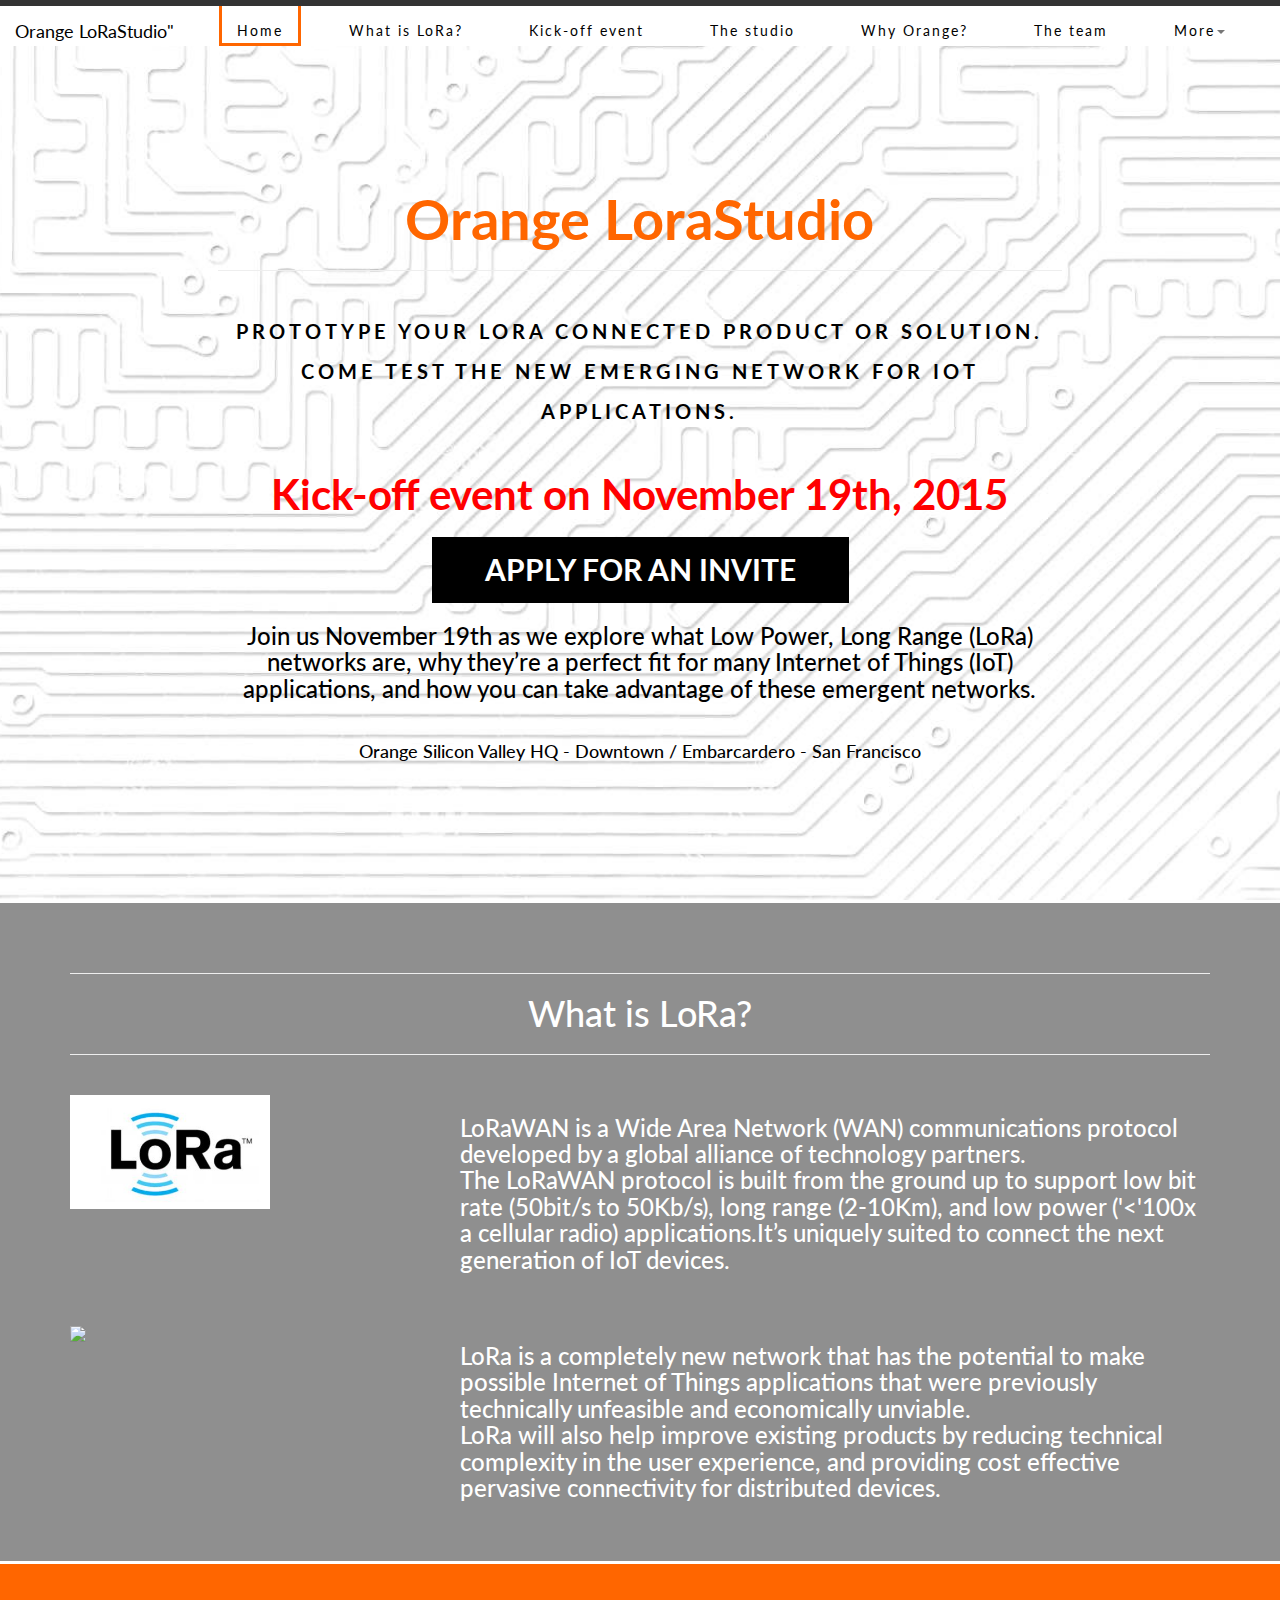
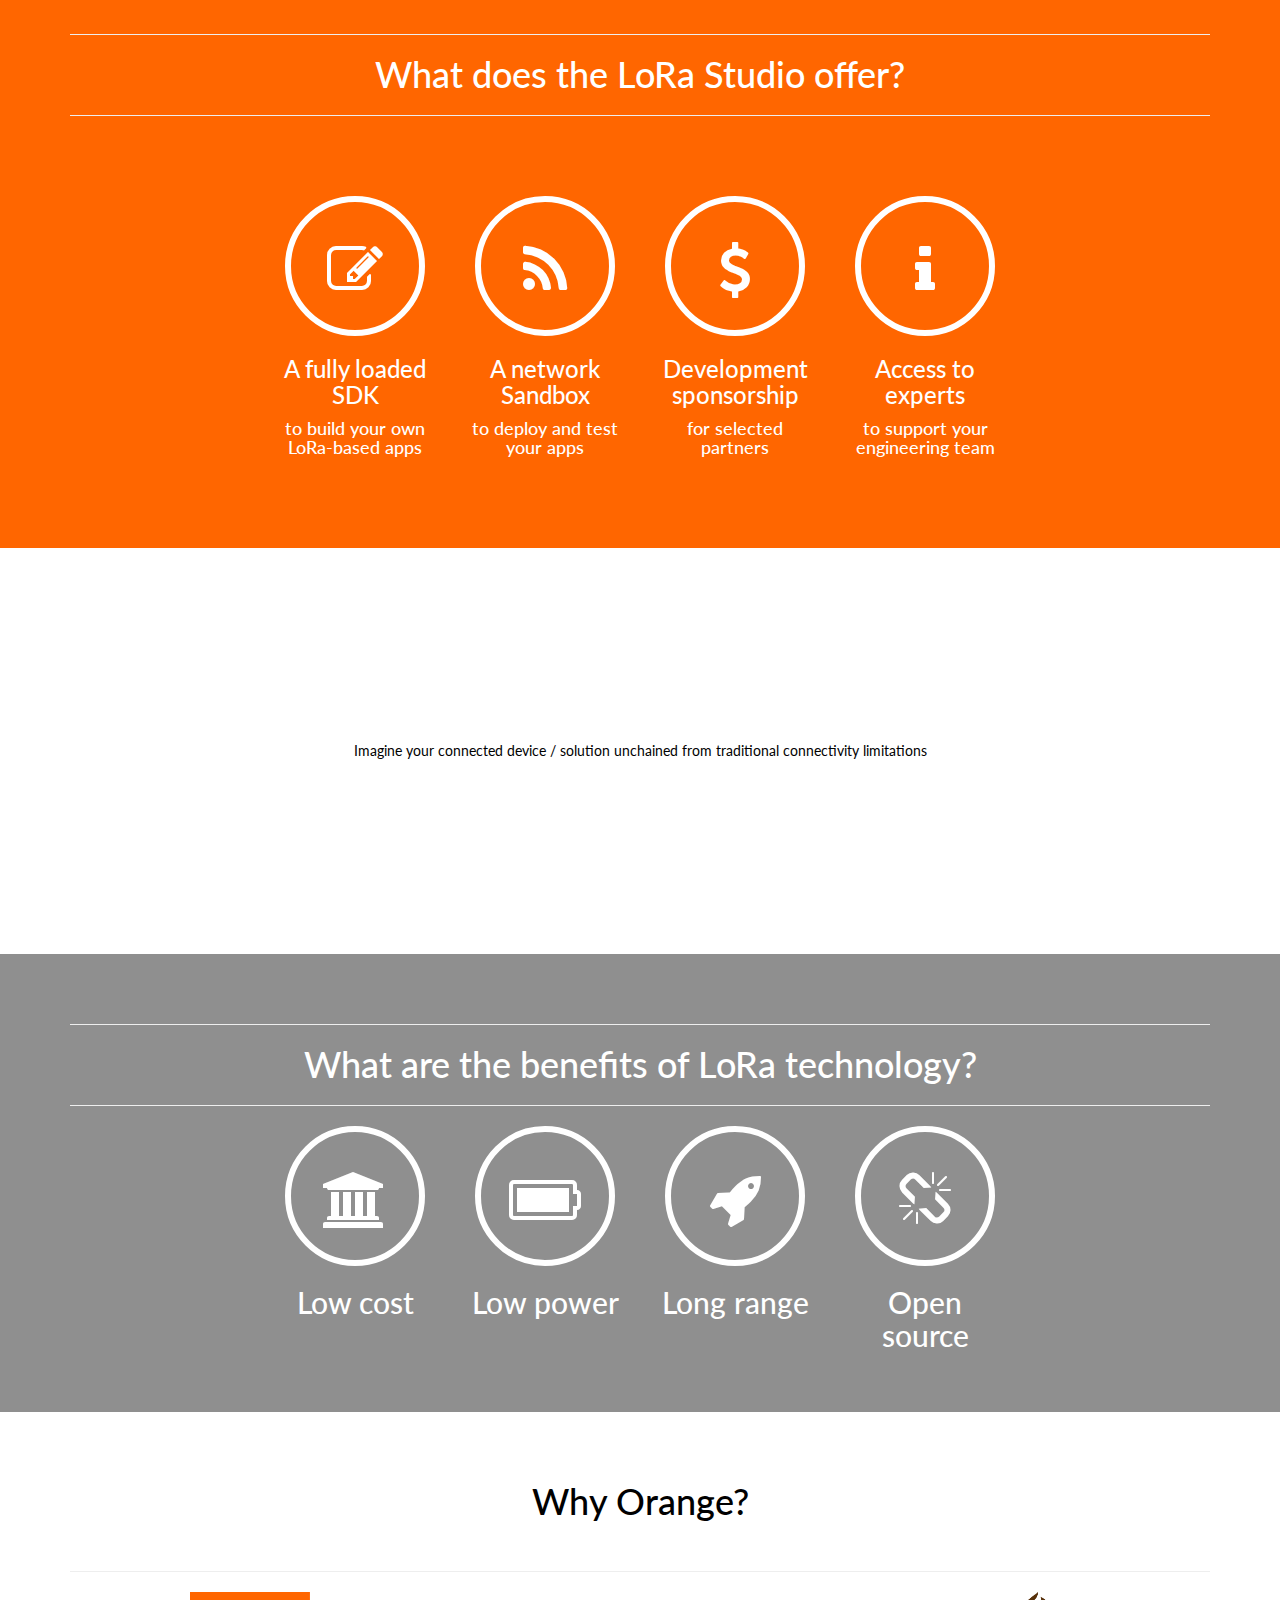
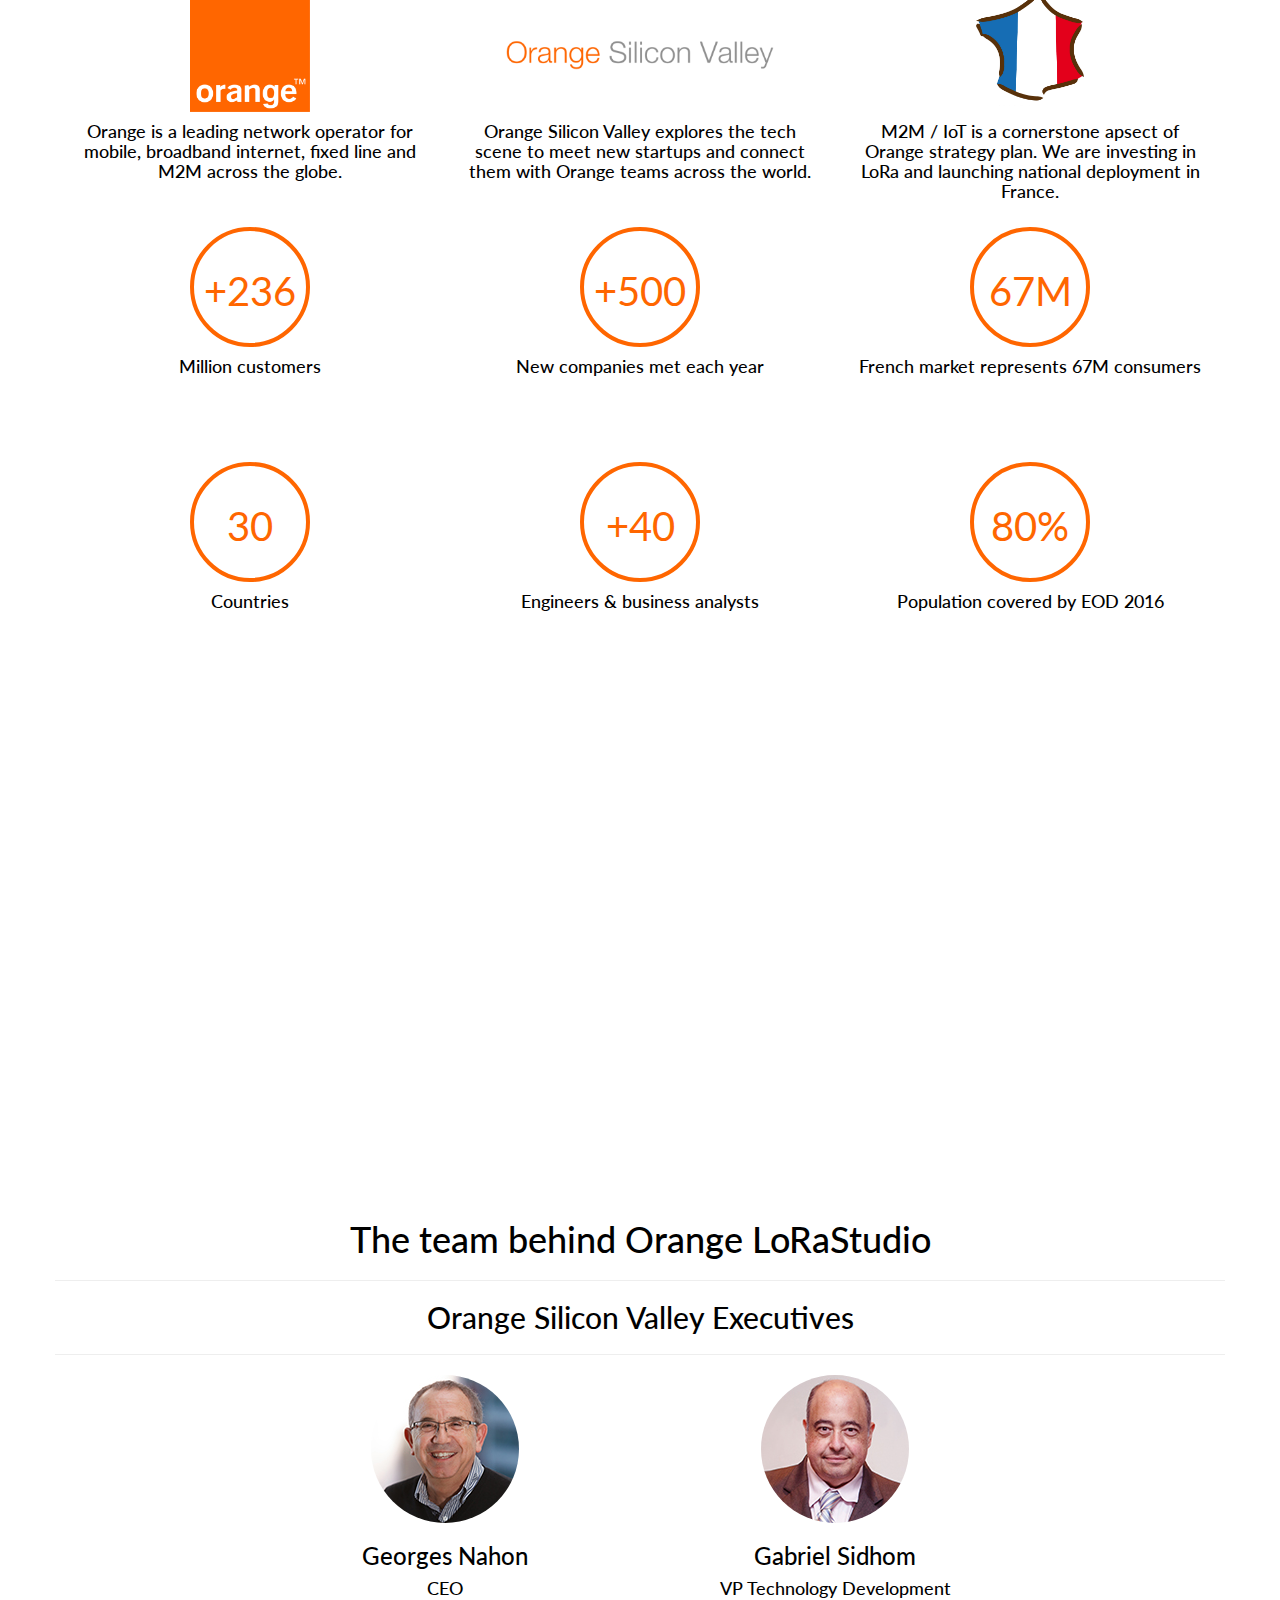
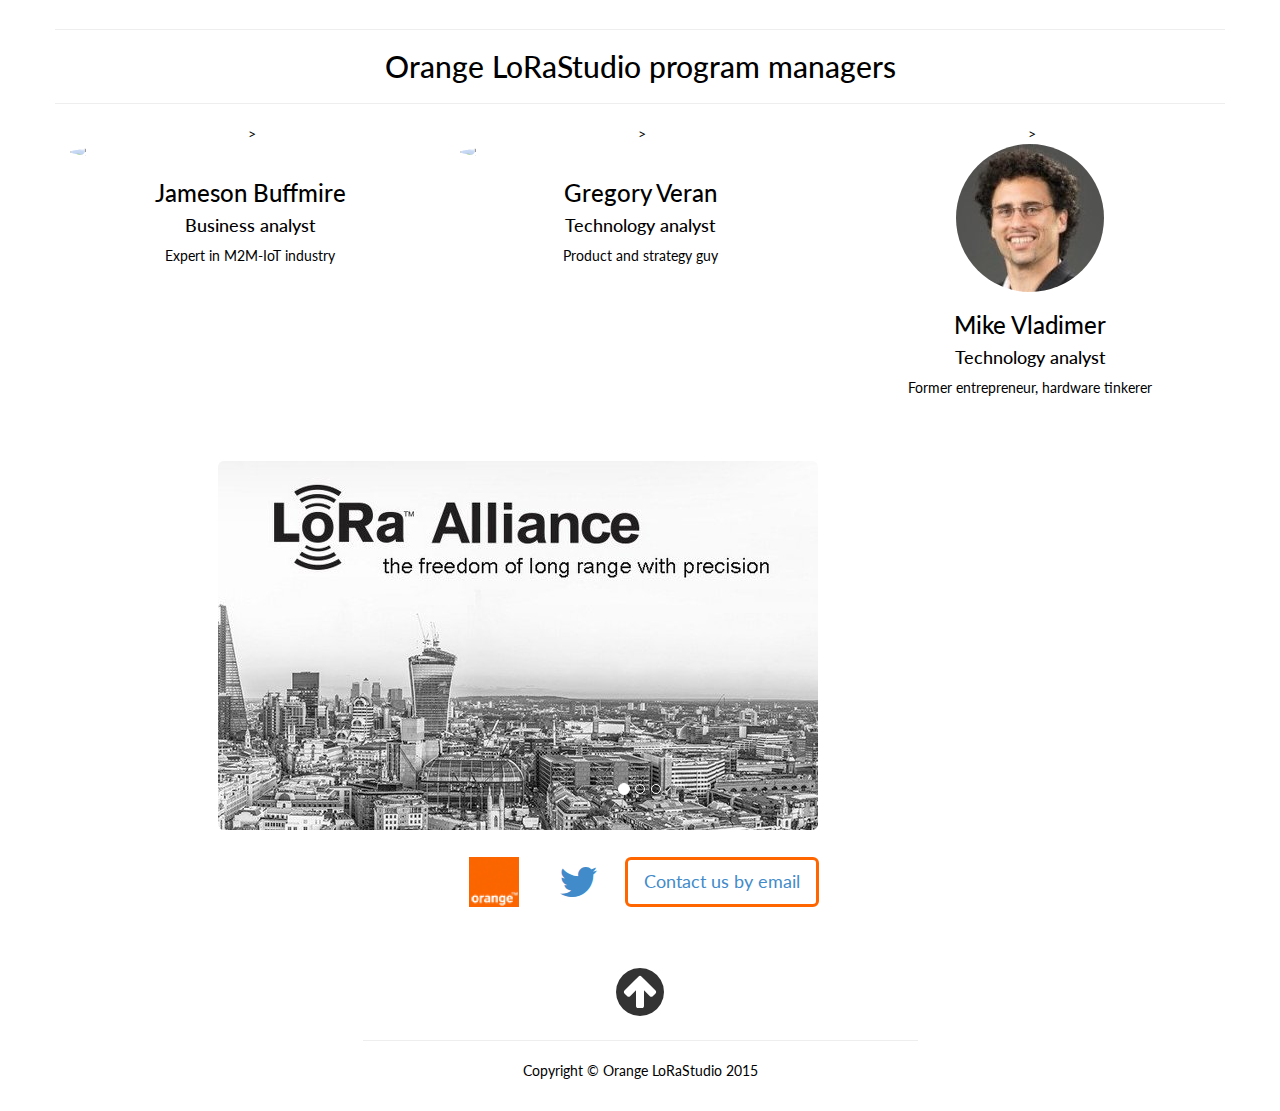
==== commit b238457e: "polished a lot for mobile version" ====
--- a/indexbk.html
+++ b/indexbk.html
@@ -70,10 +70,10 @@
 <!-- Splash -->
     <div id="top" class="header">
         <div class="vert-text">
-            <br><br>
+            <br><br><br>
 
             <div class="row">
-              <div id="maintitle" class="col-md-6 col-md-offset-3">
+              <div id="maintitle" class="col-md-8 col-md-offset-2">
           			<h1 class="titleorange">Orange LoraStudio</h1>
               <hr>
           		<div id=subtitle>
@@ -84,6 +84,10 @@
             </div>
 
             <div class="row">
+              <div class="col-md-8 col-md-offset-2 row">
+                <h2 class="red">Kick-off event on November 19th, 2015</h2>
+                <br>
+              </div>
               <div id=event class="text-center row">
                 <a href="#button" class="btn btn-lg btn-primary btn-black">APPLY FOR AN INVITE</a>
               </div>
@@ -91,7 +95,6 @@
 
             <div class="row">
               <div class="col-md-8 col-md-offset-2 row">
-                <h2 class="red">Kick-off event on November 19th, 2015</h2>
                 <h3>Join us November 19th as we explore what Low Power, Long Range (LoRa) networks are, why they’re a perfect fit for many Internet of Things (IoT) applications, and how you can take advantage of these emergent networks.</h3>
                 <br>
                 <h4>Orange Silicon Valley HQ - Downtown / Embarcardero - San Francisco</h4>
@@ -111,9 +114,8 @@
                         <hr>
                         <h1>What is LoRa?</h1>
                       </div>
-
-                			<hr>
-                      <br>
+                			  <hr>
+                        <br>
 
                       <div class="row" vcenter>
             				  	<div class="col-md-4">
@@ -123,8 +125,8 @@
               						<h3> LoRaWAN is a Wide Area Network (WAN) communications protocol developed by a global alliance of technology partners. <br>The LoRaWAN protocol is built from the ground up to support low bit rate (50bit/s to 50Kb/s), long range (2-10Km), and low power ('<'100x a cellular radio) applications.It’s uniquely suited to connect the next generation of IoT devices.</h3>
                         </div>
               				</div>
-                      <br>
-                      <br>
+                      <br><br>
+
                       <div class="row" vcenter>
                           <div class="col-md-4">
                               <img src="./img/crane.png" width="170">
@@ -150,7 +152,7 @@
 				<br>
 			</div>
 
-			<div class="col-md-2 col-md-offset-2 text-center">
+			<div class="col-md-2 col-md-offset-2 col-xs-6 text-center">
 				<div class="why-item2" href="button">
 					<i class="why-icon fa fa-edit"></i>
 					<h3>A fully loaded SDK</h3>
@@ -158,7 +160,7 @@
 				</div>
 			</div>
 
-			<div class="col-md-2 text-center">
+			<div class="col-md-2 col-xs-6 text-center">
 				<div class="why-item2">
 					<i class="why-icon fa fa-rss"></i>
 					<h3>A network Sandbox</h3>
@@ -166,7 +168,7 @@
 				</div>
 			</div>
 
-			<div class="col-md-2 text-center">
+			<div class="col-md-2 col-xs-6 text-center">
 				<div class="why-item2">
 					<i class="why-icon fa fa-usd"></i>
 					<h3>Development sponsorship</h3>
@@ -174,7 +176,7 @@
 				</div>
 			</div>
 
-			<div class="col-md-2 text-center">
+			<div class="col-md-2 col-xs-6 text-center">
 				<div class="why-item2">
 					<i class="why-icon fa fa-info"></i>
 					<h3>Access to experts</h3>
@@ -188,11 +190,8 @@
 
 <!-- Callout -->
   	<div class="callout" id="callout2">
-  		<div class="vert-text hidden-xs">
-  			<h1>Imagine your connected device / solution unchained from traditional connectivity limitations</h1>
-  		</div>
-  		<div class="vert-text visible-xs">
-  			<h2>Imagine your connected device / solution unchained from traditional connectivity pain limitations<h2>
+      <div class="vert-text"
+  			<h2>Imagine your connected device / solution unchained from traditional connectivity limitations</h2>
   		</div>
   	</div>
 <!-- /Callout -->
@@ -208,22 +207,22 @@
 					          <hr>
                 </div>
 
-				        <div class="col-md-2 col-md-offset-2 text-center">
+				        <div class="col-md-2 col-md-offset-2 col-xs-6 text-center">
 					        <i class="why-icon fa fa-university"></i>
                   <h2>Low cost</h2>
                 </div>
 
-                <div class="col-md-2 text-center">
+                <div class="col-md-2 col-xs-6 text-center">
 					          <i class="why-icon fa fa-battery-4"></i>
                     <h2>Low power</h2>
                 </div>
 
-                <div class="col-md-2 text-center">
+                <div class="col-md-2 col-xs-6 text-center">
 					          <i class="why-icon fa fa-rocket"></i>
                     <h2>Long range</h2>
                 </div>
 
-                <div class="col-md-2 text-center">
+                <div class="col-md-2 col-xs-6 text-center">
 					          <i class="why-icon fa fa-chain-broken"></i>
                     <h2>Open source</h2>
                 </div>
@@ -235,65 +234,80 @@
 
 
 <!-- Orange -->
-    <div id="orange" class="orange">
-        <div class="container">
+  <div id="orange" class="orange">
+   <div class="container">
 
 			<div class="text-center">
         <h1>Why Orange?</h1>
         <br>
-				</div>
-			<div class="row">
-			<div class="col-md-4 text-center">
-				<div class="image_container">
-					<img src="./img/logo_rgb.jpg" alt="Orange" height="100">
-				</div>
-				<hr>
-				<h4>Orange is a leading network operator for mobile, broadband internet, fixed line and M2M across the globe.</h4>
-
-				<div class="why-item-orange">
+        <hr>
+			</div>
+
+    <div class="row">
+      <div class="col-md-4 col-xs-4 text-center">
+        <div class="image_container">
+					<img src="./img/logo_rgb.jpg" alt="Orange" height="120"> <br>
+				  <h4 class="text-center hidden-xs">Orange is a leading network operator for mobile, broadband internet, fixed line and M2M across the globe.</h4>
+          <h4 class="visible-xs">Orange, 6th WW largest TelCo</h4>
+        </div>
+      </div>
+
+        <div class="col-md-4 col-xs-4 text-center center-block">
+          <div class="image_container">
+  				 <img src="./img/OSV.png" alt="Orange SV" height="120"> <br>
+  				 <h4 class="text-center hidden-xs">Orange Silicon Valley explores the tech scene to meet new startups and connect them with Orange teams across the world.</h4>
+         </div>
+        </div>
+
+        <div class="col-md-4 col-xs-4 text-center">
+          <div class="image_container">
+    			 <img src="./img/logo france.png" alt="France" height="120"> <br>
+    			 <h4 class="text-center hidden-xs">M2M / IoT is a cornerstone apsect of Orange strategy plan. We are investing in LoRa and launching national deployment in France.</h4>
+         </div>
+       </div>
+
+      </div>
+
+<br>
+<br>
+
+    <div class="row why-item-orange">
+				<div class="col-md-4 col-xs-4">
 					<div class="rounded">+236</div>
-					<h4>Million customers</h4>
-				</div>
-				<div class="why-item-orange">
+					<h4 class="text-center">Million customers</h4>
+				</div>
+
+        <div class="col-md-4 col-xs-4">
+  				<div class="rounded">+500</div>
+  				<h4 class="text-center">New companies met each year</h4>
+  			</div>
+
+        <div class="col-md-4 col-xs-4">
+  				<div class="rounded">67M</div>
+  				<h4 class="text-center">French market represents 67M consumers</h4>
+  			</div>
+    </div>
+
+    <div class="row why-item-orange">
+				<div class="col-md-4 col-xs-4">
 					<div class="rounded">30</div>
-					<h4>Countries</h4>
-				</div>
-			</div>
-
-			<div class="col-md-4 text-center">
-
-				<img src="./img/OSV.png" alt="Orange SV" height="120"> <hr>
-				<h4>Orange Silicon Valley explores the tech scene to meet new startups and connect them with Orange teams across the world.</h4>
-
-
-				<div class="why-item-orange">
-					<div class="rounded">+500</div>
-					<h4>New companies met each year</h4>
-				</div>
-				<div class="why-item-orange">
+					 <h4 class="text-center">Countries</h4>
+				 </div>
+
+        <div class="col-md-4 col-xs-4">
 					<div class="rounded">+40</div>
-					<h4>Engineers & business analysts</h4>
-				</div>
-
-			</div>
-
-			<div class="col-md-4 text-center">
-
-				<img src="./img/logo france.png" alt="France" height="120"> <hr>
-				<h4>M2M / IoT is a cornerstone apsect of Orange strategy plan. We are investing in LoRa and launching national deployment in France.</h4>
-				<div class="why-item-orange">
-					<div class="rounded">67M</div>
-					<h4>French market represents 67M consumers</h4>
-				</div>
-				<div class="why-item-orange">
+					<h4 class="text-center">Engineers & business analysts</h4>
+				</div>
+
+        <div class="col-md-4 col-xs-4">
 					<div class="rounded">80%</div>
-					<h4>Population covered by EOD 2016</h4>
-				</div>
-			</div>
-			</div>
-
-</div>
-</div>
+					<h4 class="text-center">Population covered by EOD 2016</h4>
+				</div>
+			</div>
+
+    </div>
+  </div>
+ </div>
 <!-- Orange -->
 
 
@@ -303,9 +317,10 @@
     		<div class="vert-text hidden-xs">
     			<h1>Explore compelling innovative use cases unlocked by LoRa connectivity</h1>
     		</div>
-    		<div class="vert-text visible-xs">
-    			<h2>Explore compelling and innovative use cases previously unavailable with traditional connectivity technologies</h2>
-    		</div>
+        <div class="vert-text-xs">
+          <h1>Explore compelling innovative use cases unlocked by LoRa connectivity</h1>
+        </div>
+
     	</div>
 <!-- /Callout -->
 
@@ -313,62 +328,56 @@
 
 <!-- Who -->
     <div id="team" class="who">
-        <div class="container">
-			<div class="row">
+      <div class="container">
+
+      <div class="row">
+
 				<div class="text-center">
 					<h1>The team behind Orange LoRaStudio</h1>
 					<hr><h2>Orange Silicon Valley Executives</h2>
 					<hr>
 				</div>
 
-				<div class="col-md-4 col-md-offset-2 text-center">
-
-					<img src="./img/georges-nahon.jpg" alt="Georges Nahon" class="img-circle">
+				<div class="col-md-4 col-md-offset-2 col-xs-6 text-center">
+					<img src="./img/georges-nahon.jpg" class="img-circle img-responsive roundedimg">
 					<h3>Georges Nahon</h3>
 					<h4>CEO</p>
-
-				</div>
-
-				<div class="col-md-4 text-center">
-
-					<img src="./img/gabriel-sidhom.jpg" alt="Gabriel Sidhom" class="img-circle">
-
+				</div>
+
+				<div class="col-md-4 col-xs-6 text-center">
+					<img src="./img/gabriel-sidhom.jpg" class="img-circle img-responsive roundedimg">
 					<h3>Gabriel Sidhom</h3>
 					<h4>VP Technology Development</p>
-
-				</div>
-			</div>
+				</div>
+
+      </div>
 
 			<div class="row">
 				<div class="text-center">
-					<hr><h2>Orange LoRaStudio program managers</h2>
 					<hr>
-				</div>
-
-				<div class="col-md-4 text-center" onclick="window.open('https://www.linkedin.com/in/jtbuffmire','mywindow');" style="cursor: pointer;">&nbsp;>
-					<img src="./img/jameson.jpg" alt="Jameson Buffmire" class="img-circle">
-
+          <h2>Orange LoRaStudio program managers</h2>
+					<hr>
+				</div>
+
+				<div class="col-md-4 col-xs-4 text-center" onclick="window.open('https://www.linkedin.com/in/jtbuffmire','mywindow');" style="cursor: pointer">&nbsp;>
+					<img src="./img/jameson.jpg" class="img-circle img-responsive roundedimg">
 					<h3>Jameson Buffmire</h3>
 					<h4>Business analyst</h4>
 					<p>Expert in M2M-IoT industry</p>
-
-				</div>
-				<div class="col-md-4 text-center" onclick="window.open('https://www.linkedin.com/pub/gregory-veran-caillavet/32/812/768/en','mywindow');" style="cursor: pointer;">&nbsp;>
-					<img src="./img/greg.jpg" alt="Gregory Veran" class="img-circle">
-
+				</div>
+
+				<div class="col-md-4 col-xs-4 text-center" onclick="window.open('https://www.linkedin.com/pub/gregory-veran-caillavet/32/812/768/en','mywindow');" style="cursor: pointer;">&nbsp;>
+					<img src="./img/greg.jpg" class="img-circle img-responsive roundedimg">
 					<h3>Gregory Veran</h3>
 					<h4>Technology analyst</h4>
 					<p>Product and strategy guy</p>
-
-				</div>
-
-        <div class="col-md-4 text-center" onclick="window.open('https://www.linkedin.com/in/mikevladimer','mywindow');" style="cursor: pointer;">&nbsp;>
-          <img src="./img/mike.jpg" alt="Mike Vladimer" class="img-circle">
-
+				</div>
+
+        <div class="col-md-4 col-xs-4 text-center" onclick="window.open('https://www.linkedin.com/in/mikevladimer','mywindow');" style="cursor: pointer;">&nbsp;>
+          <img src="./img/mike.jpg" class="img-circle img-responsive roundedimg">
           <h3>Mike Vladimer</h3>
           <h4>Technology analyst</h4>
           <p>Former entrepreneur, hardware tinkerer</p>
-
         </div>
 
 			</div>
@@ -378,7 +387,7 @@
 
 
   <!-- Caroussel -->
-  	<div class="row">
+  	<div class="row hidden-xs">
       <div class="col-md-8 col-md-offset-2">
   		<div id="carousel-example-generic" class="carousel slide" data-ride="carousel" data-interval="4000">
 
--- a/css/stylish-portfolio.css
+++ b/css/stylish-portfolio.css
@@ -19,11 +19,11 @@
 }
 
 #subtitle h2{
-font-size:16px;
+font-size:20px;
 font-weight:700;
 letter-spacing: 4px;
 line-height: 200%;
-padding-bottom:50px;
+padding-bottom:30px;
 
 
 }
@@ -118,10 +118,16 @@
 .vert-text h1 {
   padding: 0;
   margin: 0;
-  font-size: 6em;
+  font-size: 4em;
   font-weight: 700;
 }
 
+.vert-text h2 {
+  padding: 0;
+  margin: 0;
+  font-size: 3em;
+  font-weight: 700;
+}
 
 .titleorange {
   color: #ff6600;
@@ -213,7 +219,10 @@
 
 .red {
   color: #ff0000;
-}
+  font-weight: bold;
+}
+
+
 
 /* Full Page Image Header Area */
 
@@ -277,7 +286,6 @@
 }
 
 }
-
 
 
 i.why-icon {
@@ -291,28 +299,28 @@
   vertical-align: middle;
   text-align: center;
 }
-.rounded-white {
-  border: 3px solid #ffffff;
-  border-radius: 50%;
-  display: inline-block;
-  font-size: 4px;
-  width: 140px;
-  height: 140px;
-  line-height: 136px;
-  vertical-align: middle;
-  text-align: center;
-}
+
 .rounded {
   color: #FF6600;
   border: 4px solid #FF6600;
   border-radius: 50%;
-  display: inline-block;
+  display: block;
   font-size: 40px;
   width: 120px;
   height: 120px;
   line-height: 120px;
   vertical-align: middle;
   text-align: center;
+  margin-left: auto;
+  margin-right: auto;
+}
+
+.roundedimg {
+  display: block;
+  vertical-align: middle;
+  text-align: center;
+  margin-left: auto;
+  margin-right: auto;
 }
 
 /* Callout */
@@ -333,7 +341,7 @@
 }
 
 #callout2 {
-  color: #ffffff;
+  color: #000000;
   display: table;
   height: 400px;
   width: 100%;
@@ -429,7 +437,6 @@
 .orange {
   padding: 50px 0;
   color: #000000;
-  margin-bottom: 3px;
 }
 
 
@@ -519,7 +526,6 @@
   margin-top: 15px;
 }
 .why-item-orange {
-  margin-bottom: 50px;
   margin-top: 50px;
 }
 
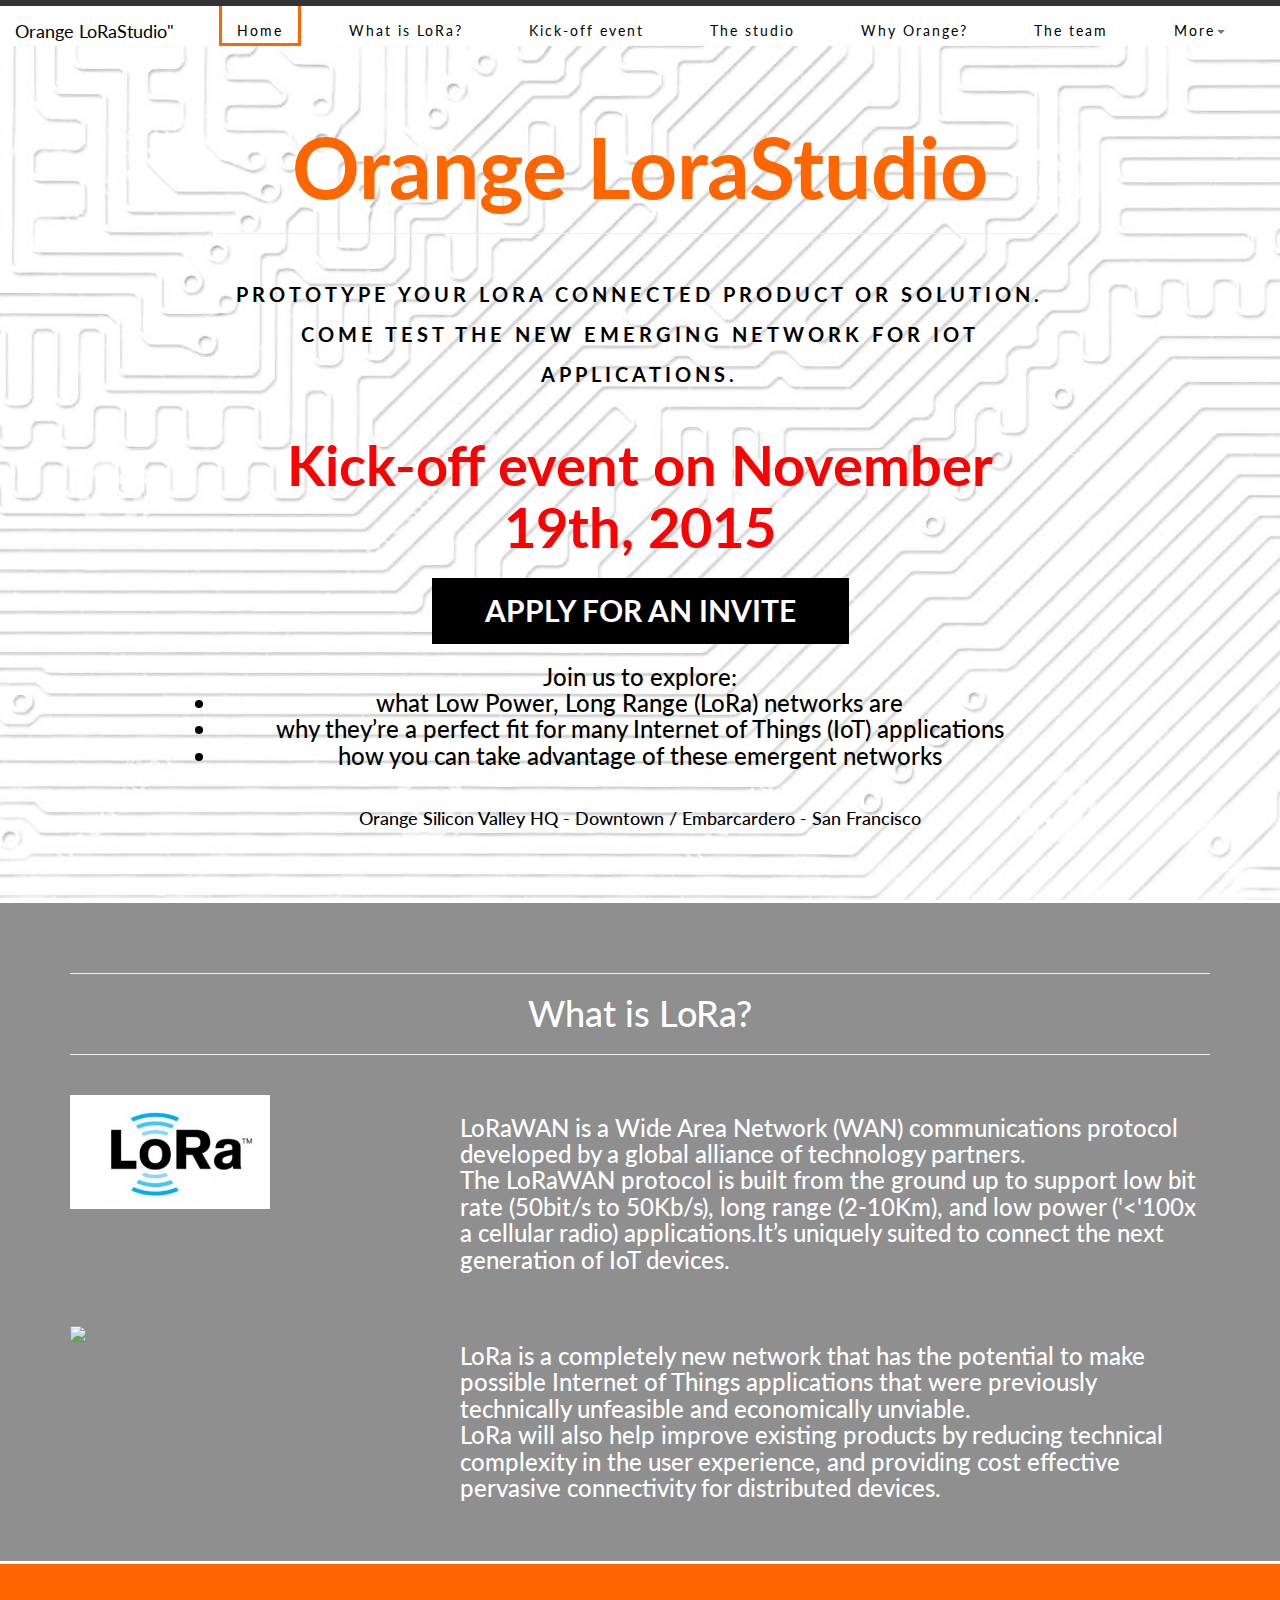
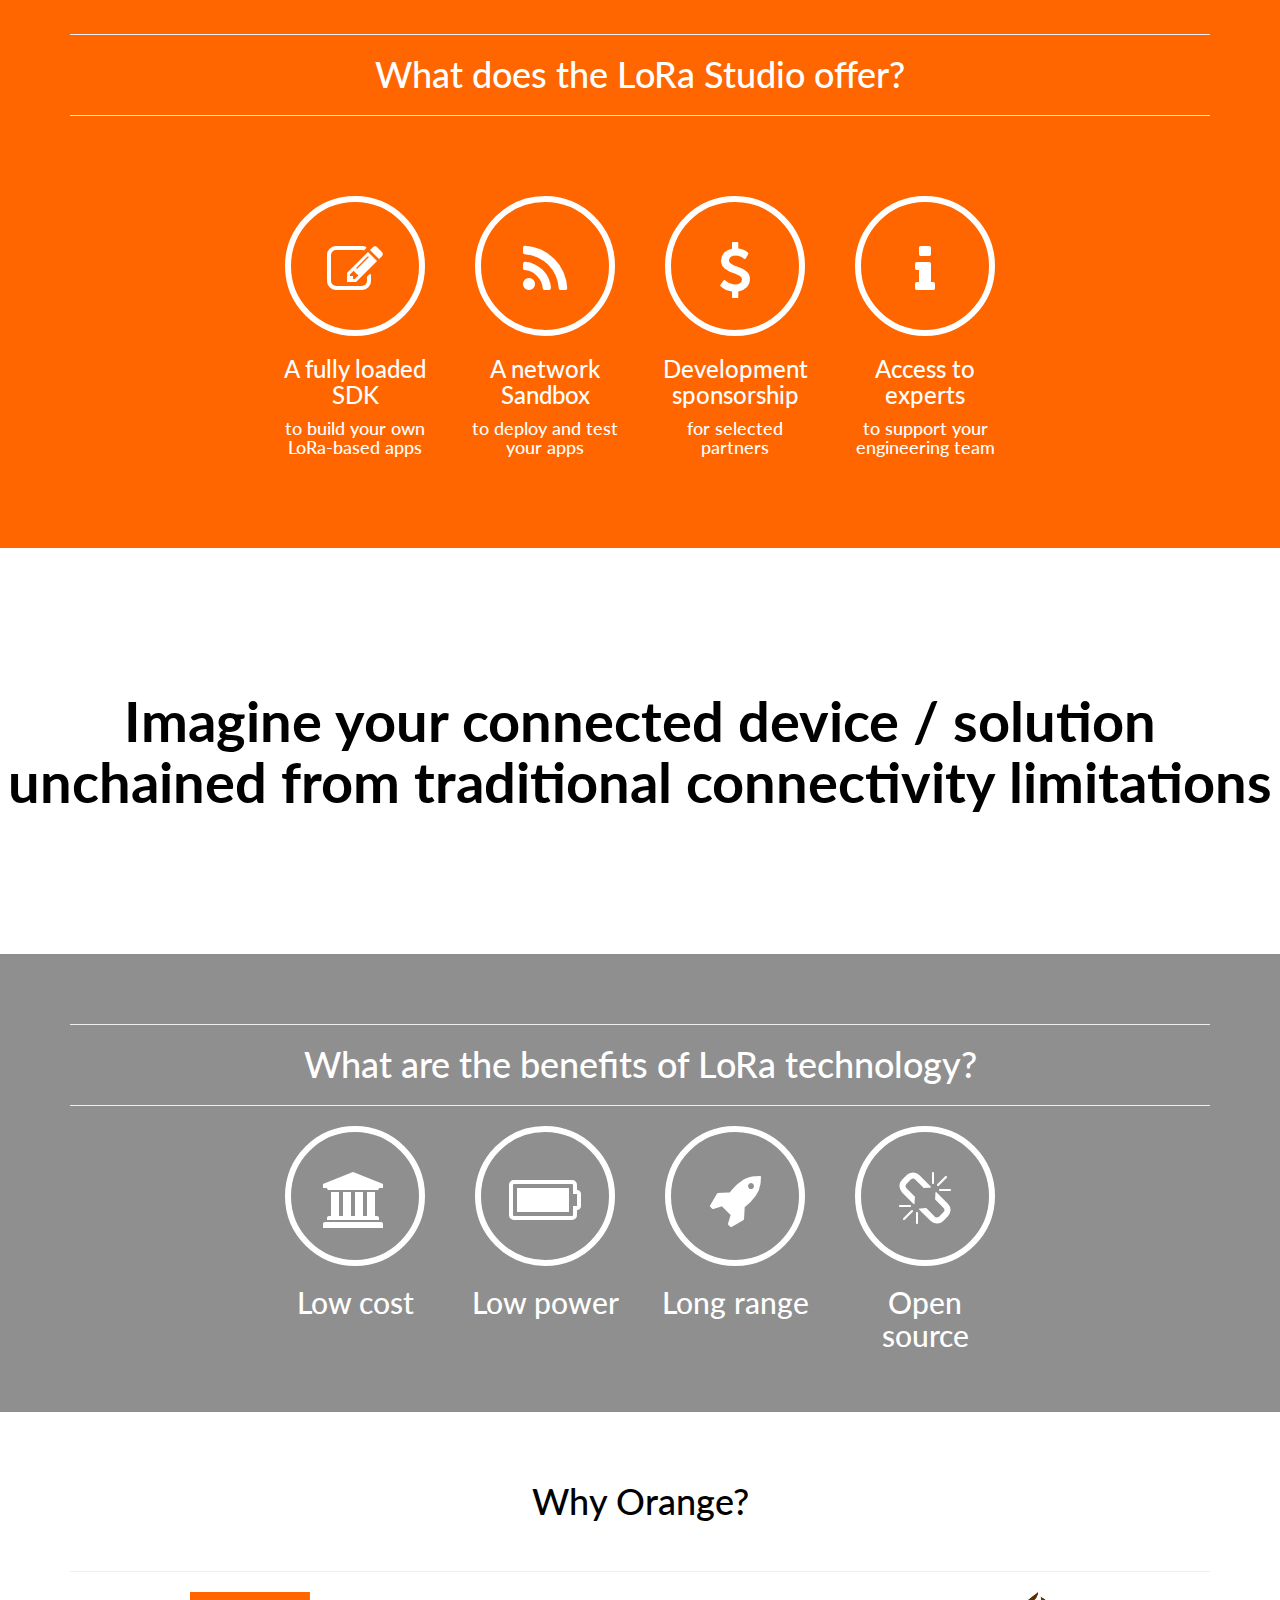
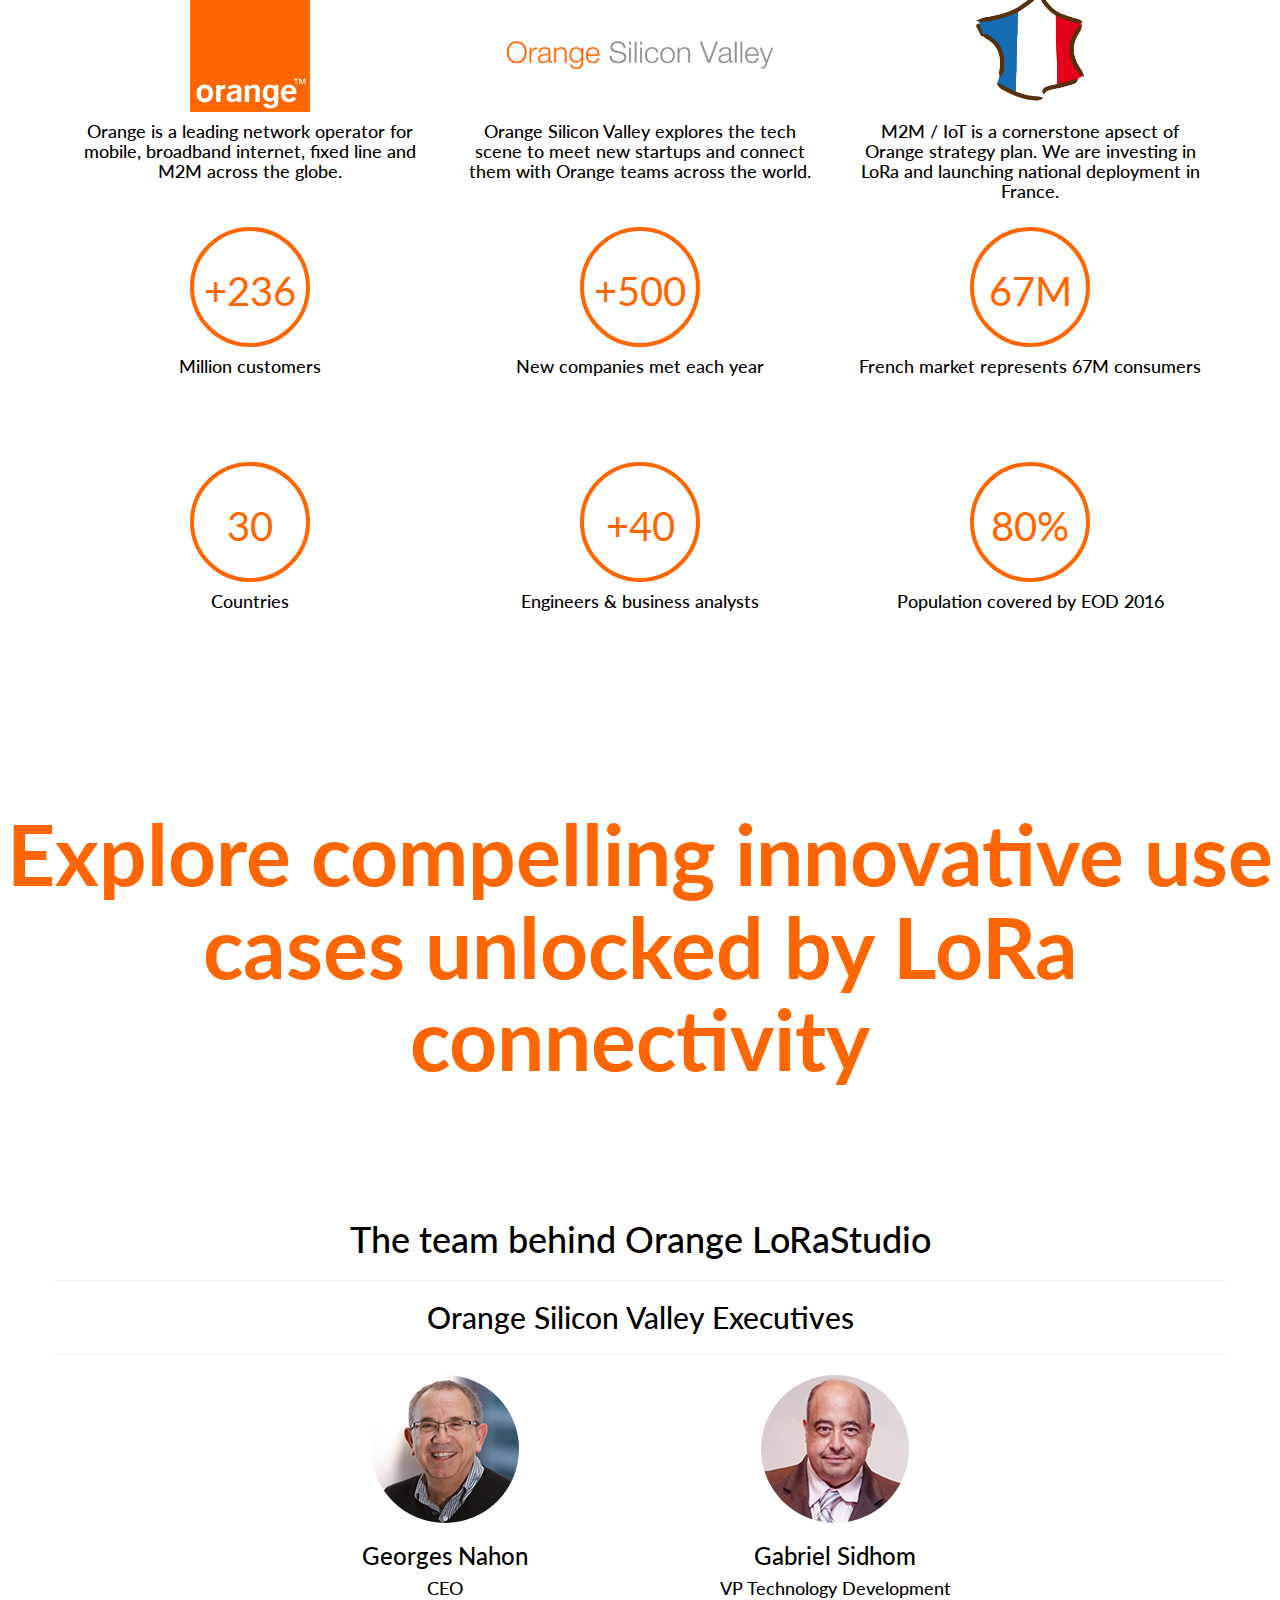
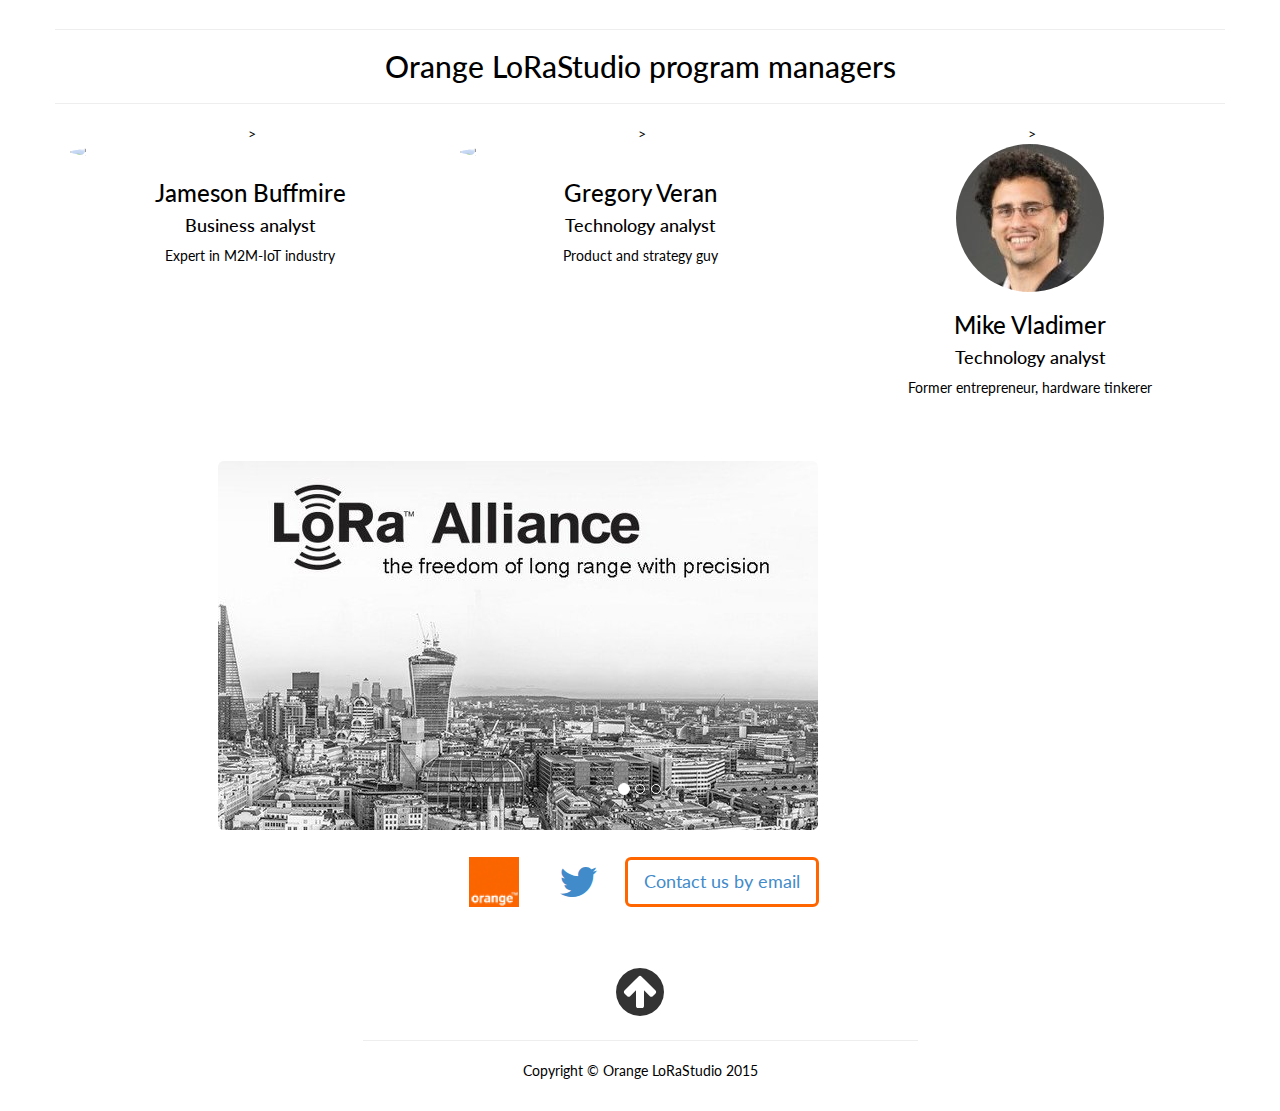
==== commit 9f5fe1c4: "add link to form, light callouts, amend bugs" ====
--- a/indexbk.html
+++ b/indexbk.html
@@ -7,7 +7,7 @@
     <meta name="description" content="">
     <meta name="author" content="">
 	<meta http-equiv="X-UA-Compatible" content="IE=edge">
-    <title>Orange GigaStudio</title>
+    <title>Orange LoRaStudio</title>
 	<link rel="shortcut icon" href= "img/logo.gif" alt="" width="3" height="3" border="0" type="image/x-icon">
     <!-- CSS -->
     <link href="css/bootstrap.css" rel="stylesheet">
@@ -73,8 +73,8 @@
             <br><br><br>
 
             <div class="row">
-              <div id="maintitle" class="col-md-8 col-md-offset-2">
-          			<h1 class="titleorange">Orange LoraStudio</h1>
+              <div class="col-md-8 col-md-offset-2">
+          			<h1 id="titleorange">Orange LoraStudio</h1>
               <hr>
           		<div id=subtitle>
                 </br>
@@ -88,14 +88,18 @@
                 <h2 class="red">Kick-off event on November 19th, 2015</h2>
                 <br>
               </div>
-              <div id=event class="text-center row">
-                <a href="#button" class="btn btn-lg btn-primary btn-black">APPLY FOR AN INVITE</a>
+              <div id=event class="text-center row" >
+                <a href="#button" class="btn btn-lg btn-primary btn-black" onclick="window.open('https://docs.google.com/forms/d/1E2N6enaxOZWJ4ZxDBcKlPb2Y__88_xHQWRTl99FkuGw/viewform','mywindow');" style="cursor: pointer">APPLY FOR AN INVITE</a>
               </div>
             </div>
 
             <div class="row">
               <div class="col-md-8 col-md-offset-2 row">
-                <h3>Join us November 19th as we explore what Low Power, Long Range (LoRa) networks are, why they’re a perfect fit for many Internet of Things (IoT) applications, and how you can take advantage of these emergent networks.</h3>
+                <h3>Join us to explore:
+                    <li>what Low Power, Long Range (LoRa) networks are</li>
+                    <li>why they’re a perfect fit for many Internet of Things (IoT) applications</li>
+                    <li>how you can take advantage of these emergent networks</li>
+                </h3>
                 <br>
                 <h4>Orange Silicon Valley HQ - Downtown / Embarcardero - San Francisco</h4>
               </div>
@@ -190,7 +194,7 @@
 
 <!-- Callout -->
   	<div class="callout" id="callout2">
-      <div class="vert-text"
+      <div class="vert-text">
   			<h2>Imagine your connected device / solution unchained from traditional connectivity limitations</h2>
   		</div>
   	</div>
@@ -314,13 +318,9 @@
 
 <!-- Callout -->
     	<div class="callout" id="callout3">
-    		<div class="vert-text hidden-xs">
+    		<div class="vert-text">
     			<h1>Explore compelling innovative use cases unlocked by LoRa connectivity</h1>
     		</div>
-        <div class="vert-text-xs">
-          <h1>Explore compelling innovative use cases unlocked by LoRa connectivity</h1>
-        </div>
-
     	</div>
 <!-- /Callout -->
 
--- a/css/stylish-portfolio.css
+++ b/css/stylish-portfolio.css
@@ -118,14 +118,15 @@
 .vert-text h1 {
   padding: 0;
   margin: 0;
-  font-size: 4em;
+  font-size: 6em;
   font-weight: 700;
+  color:#ff6600;
 }
 
 .vert-text h2 {
   padding: 0;
   margin: 0;
-  font-size: 3em;
+  font-size: 4em;
   font-weight: 700;
 }
 
@@ -133,7 +134,7 @@
   color: #ff6600;
   padding: 0;
   margin: 0;
-  font-size: 24px;
+  font-size: 6em;
   font-weight: 700;
 }
 
@@ -341,7 +342,7 @@
 }
 
 #callout2 {
-  color: #000000;
+  color: #000000  ;
   display: table;
   height: 400px;
   width: 100%;
@@ -355,7 +356,7 @@
 }
 
 #callout3 {
-  color: #ffffff;
+  color: #ff6600;
   display: table;
   height: 400px;
   width: 100%;
